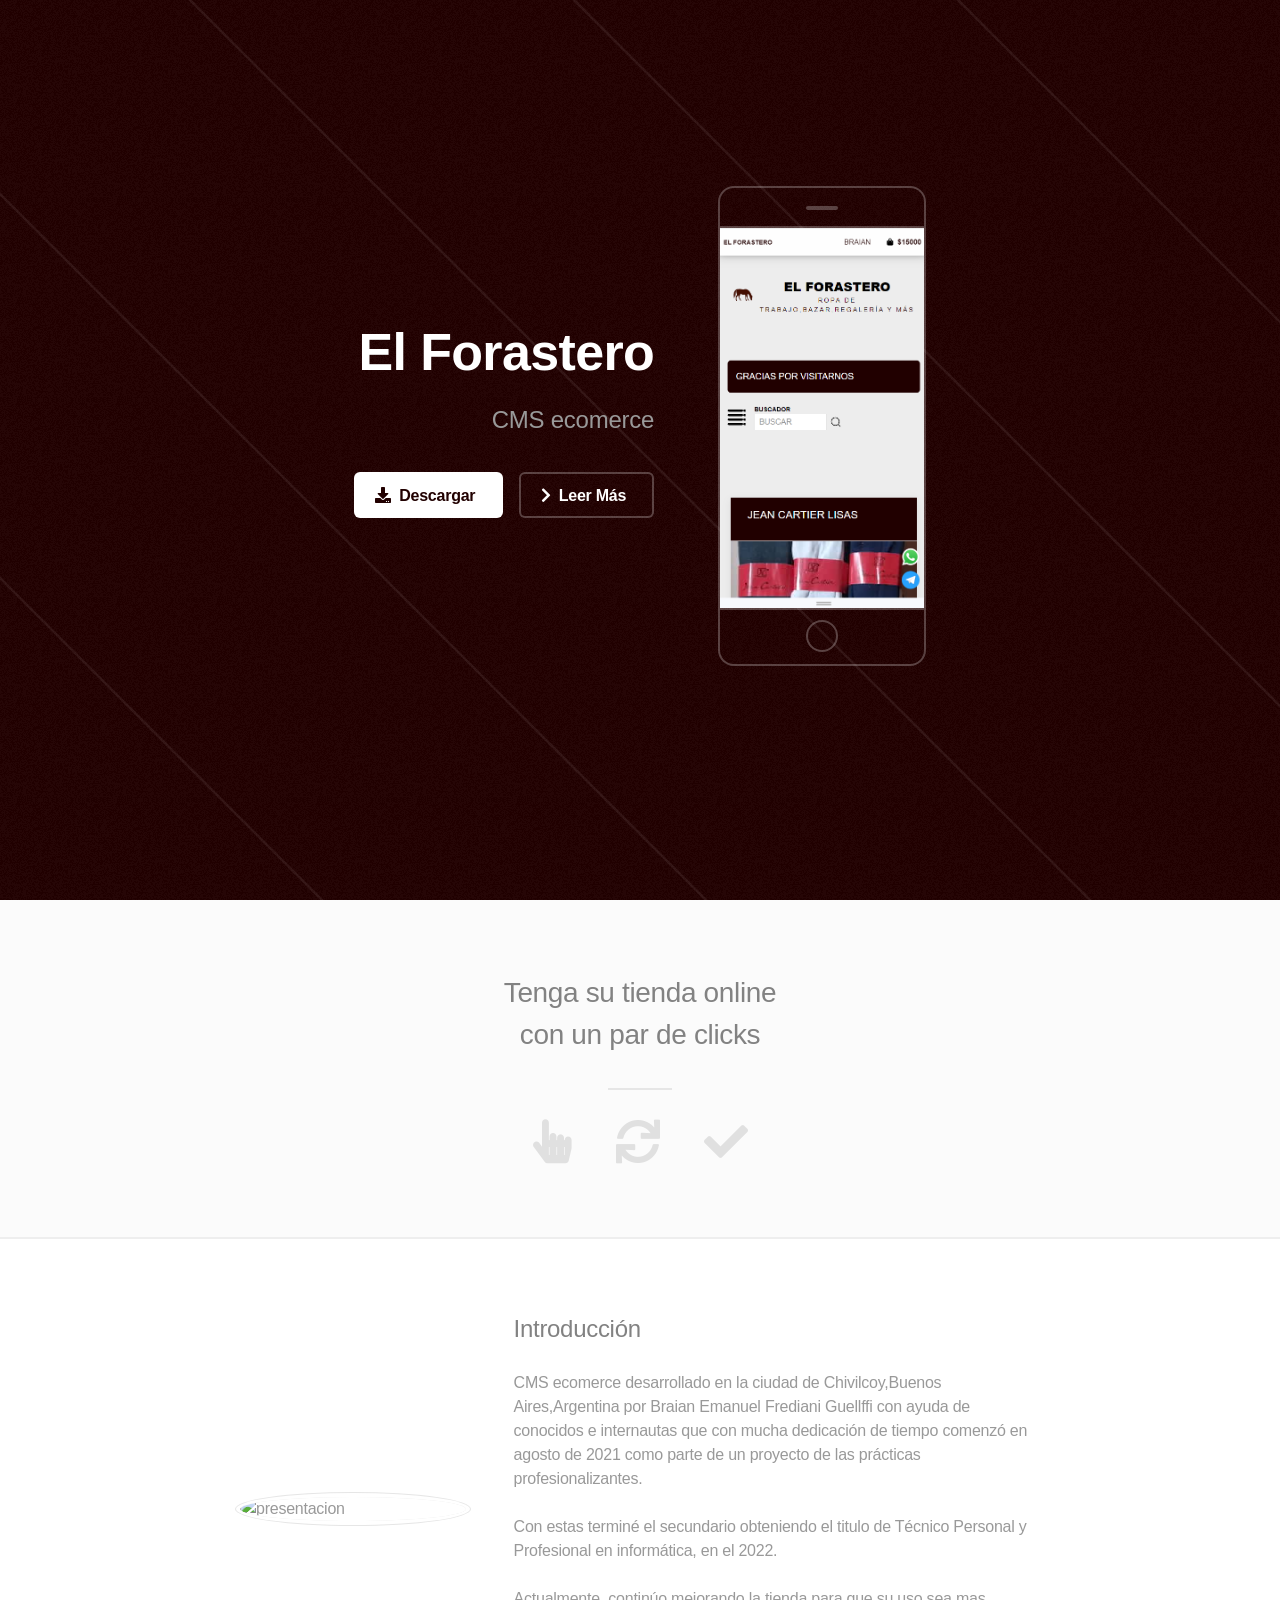
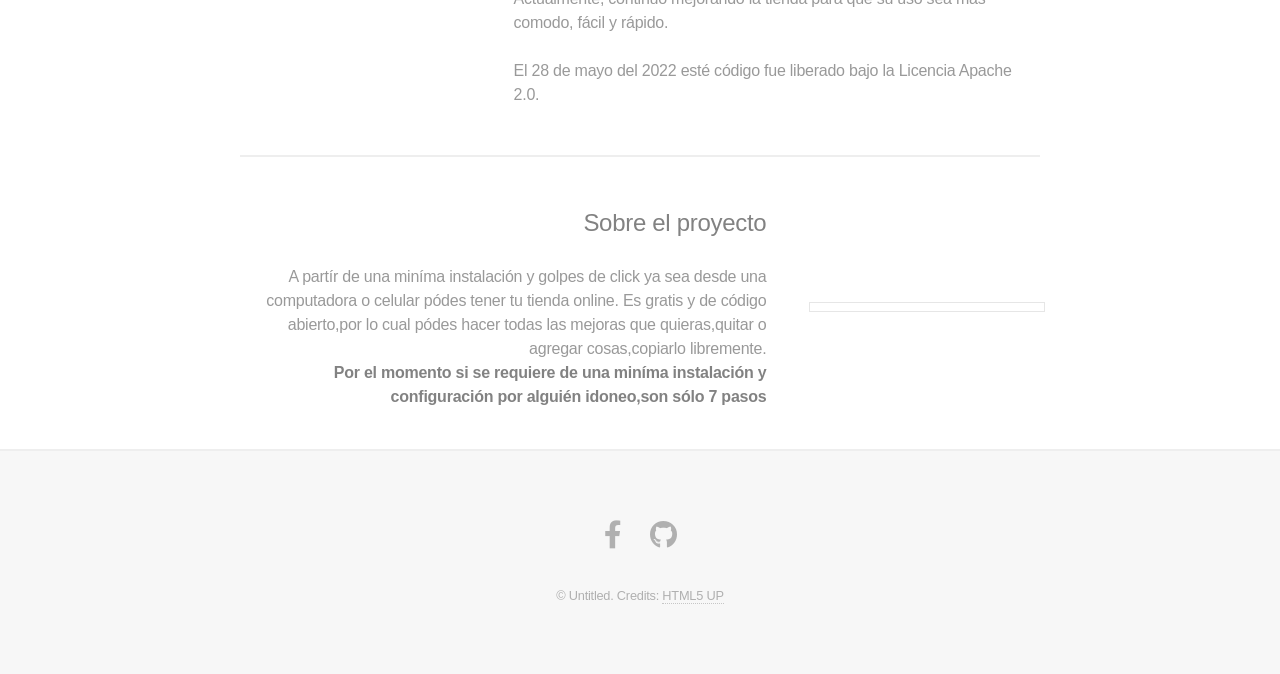
==== index.html @ 2918f0d1 "Update index.html" ====
<!DOCTYPE HTML>
<!--
	Fractal by HTML5 UP
	html5up.net | @ajlkn
	Free for personal and commercial use under the CCA 3.0 license (html5up.net/license)
-->
<html>
	<head>
		<title>El Forastero-CMS ecomerce</title>
		<meta charset="utf-8" />
		<meta name="viewport" content="width=device-width, initial-scale=1, user-scalable=no" />
		<link rel="stylesheet" href="assets/css/main.css" />
		<meta property="og:title" content="CMS ecomerce - EL Forastero">
		<link rel="icon" href="https://raw.githubusercontent.com/BraianFG/ElForastero/main/Imagenes-Publicitarias/logo.ico" type="image/x-icon">
		<meta property="og:image:secure_url" content="https://github.com/BraianFG/ElForastero/blob/main/Imagenes-Publicitarias/portada.png?raw=true" />
		<meta property="og:image:type" content="image/png" />
		<meta property="og:image:width" content="400" />
		<meta property="og:image:height" content="300" />
		<noscript><link rel="stylesheet" href="assets/css/noscript.css" /></noscript>
	</head>
	<body class="is-preload">

		<!-- Header -->
			<header id="header">
				<div class="content">
					<h1><a href="#">El Forastero</a></h1>
					<p>CMS ecomerce</p>
					<ul class="actions">
						<li><a href="https://codeload.github.com/BraianFG/ElForastero/zip/refs/heads/main" class="button primary icon solid fa-download">Descargar</a></li>
						<li><a href="https://github.com/BraianFG/ElForastero/blob/main/README.md" class="button icon solid fa-chevron-right scrolly">Leer Más</a></li>
					</ul>
				</div>
				<div class="image phone"><div class="inner"><img src="images/celular.png" alt="" /></div></div>
			</header>

		<!-- One -->
			<section id="one" class="wrapper style2 special">
				<header class="major">
					<h2>Tenga su tienda online<br />
					con un par de clicks</h2>
				</header>
				<ul class="icons major">
					<li><span class="icon solid fa-hand-pointer"><span class="label">Click</span></span></li>
					<li><span class="icon solid fa-sync"><span class="label">Process</span></span></li>
					<li><span class="icon solid fa-check"><span class="label">Check</span></span></li>
				</ul>
			</section>

		<!-- Two -->
			<section id="two" class="wrapper">
				<div class="inner alt">
					<section class="spotlight">
						<div class="image"><img src="braian.jpeg" alt="presentacion" /></div>
						<div class="content">
							<h3>Introducción</h3>
							<p>CMS ecomerce desarrollado en la ciudad de Chivilcoy,Buenos Aires,Argentina por Braian Emanuel Frediani Guellffi con ayuda de conocidos e internautas que con mucha dedicación de tiempo
								 comenzó en agosto de 2021 como parte de un proyecto de las prácticas profesionalizantes. <br> <br> Con estas terminé el secundario obteniendo el titulo de Técnico Personal y Profesional en informática, en el 2022. 
								<br><br>Actualmente, continúo mejorando la tienda para que su uso sea mas comodo, fácil y rápido. <br><br>El 28 de mayo del 2022 esté código fue liberado bajo la Licencia Apache 2.0.</p>
						</div>
					</section>
					<section class="spotlight">
						<div class="image"><img src="https://github.com/BraianFG/ElForastero/blob/main/Imagenes-Publicitarias/portada.png?raw=true" alt="" /></div>
						<div class="content">
							<h3>Sobre el proyecto</h3>
							<p>A partír de una miníma instalación y golpes de click ya sea desde una computadora o celular pódes tener tu tienda online.
								Es gratis y de código abierto,por lo cual pódes hacer todas las mejoras que quieras,quitar o agregar cosas,copiarlo libremente.<br>
							<b>Por el momento si se requiere de una miníma instalación y configuración por alguién idoneo,son sólo 7 pasos</b>
						    </p>
						</div>
					</section>
					
				</div>
			</section>


		<!-- Footer -->
			<footer id="footer">
				<ul class="icons">
					<li><a href="https://www.facebook.com/profile.php?id=100039770924026" class="icon brands fa-facebook-f"><span class="label">Facebook</span></a></li>
					<li><a href="https://github.com/BraianFG/ElForastero" class="icon brands fa-github"><span class="label">Github</span></a></li>
				</ul>
				<p class="copyright">&copy; Untitled. Credits: <a href="http://html5up.net">HTML5 UP</a></p>
			</footer>

		<!-- Scripts -->
			<script src="assets/js/jquery.min.js"></script>
			<script src="assets/js/jquery.scrolly.min.js"></script>
			<script src="assets/js/browser.min.js"></script>
			<script src="assets/js/breakpoints.min.js"></script>
			<script src="assets/js/util.js"></script>
			<script src="assets/js/main.js"></script>

	</body>
</html>
---- assets/css/main.css ----
@import url(fontawesome-all.min.css);

/*
	Fractal by HTML5 UP
	html5up.net | @ajlkn
	Free for personal and commercial use under the CCA 3.0 license (html5up.net/license)
*/

html, body, div, span, applet, object,
iframe, h1, h2, h3, h4, h5, h6, p, blockquote,
pre, a, abbr, acronym, address, big, cite,
code, del, dfn, em, img, ins, kbd, q, s, samp,
small, strike, strong, sub, sup, tt, var, b,
u, i, center, dl, dt, dd, ol, ul, li, fieldset,
form, label, legend, table, caption, tbody,
tfoot, thead, tr, th, td, article, aside,
canvas, details, embed, figure, figcaption,
footer, header, hgroup, menu, nav, output, ruby,
section, summary, time, mark, audio, video {
	margin: 0;
	padding: 0;
	border: 0;
	font-size: 100%;
	font: inherit;
	vertical-align: baseline;}

article, aside, details, figcaption, figure,
footer, header, hgroup, menu, nav, section {
	display: block;}

body {
	line-height: 1;
}

ol, ul {
	list-style: none;
}

blockquote, q {
	quotes: none;
}

	blockquote:before, blockquote:after, q:before, q:after {
		content: '';
		content: none;
	}

table {
	border-collapse: collapse;
	border-spacing: 0;
}

body {
	-webkit-text-size-adjust: none;
}

mark {
	background-color: transparent;
	color: inherit;
}

input::-moz-focus-inner {
	border: 0;
	padding: 0;
}

input, select, textarea {
	-moz-appearance: none;
	-webkit-appearance: none;
	-ms-appearance: none;
	appearance: none;
}

/* Basic */

	@-ms-viewport {
		width: device-width;
	}

	body {
		-ms-overflow-style: scrollbar;
	}

	@media screen and (max-width: 360px) {

		html, body {
			min-width: 320px;
		}

	}

	html {
		box-sizing: border-box;
	}

	*, *:before, *:after {
		box-sizing: inherit;
	}

	body {
		background: #ffffff;
	}

		body.is-preload *, body.is-preload *:before, body.is-preload *:after {
			-moz-animation: none !important;
			-webkit-animation: none !important;
			-ms-animation: none !important;
			animation: none !important;
			-moz-transition: none !important;
			-webkit-transition: none !important;
			-ms-transition: none !important;
			transition: none !important;
		}

/* Type */

	body {
		color: #999999;
	}

	html, input, select, textarea {
		font-size: 16pt;
	}

		@media screen and (max-width: 1680px) {

			html, input, select, textarea {
				font-size: 13pt;
			}

		}

		@media screen and (max-width: 1280px) {

			html, input, select, textarea {
				font-size: 12pt;
			}

		}

		@media screen and (max-width: 360px) {

			html, input, select, textarea {
				font-size: 11pt;
			}

		}

	body, input, select, textarea {
		font-family: Arial, Helvetica, sans-serif;
		font-weight: normal;
		line-height: 1.5em;
		letter-spacing: -0.015em;
	}

	a {
		-moz-transition: color 0.2s ease-in-out, border-bottom-color 0.2s ease-in-out;
		-webkit-transition: color 0.2s ease-in-out, border-bottom-color 0.2s ease-in-out;
		-ms-transition: color 0.2s ease-in-out, border-bottom-color 0.2s ease-in-out;
		transition: color 0.2s ease-in-out, border-bottom-color 0.2s ease-in-out;
		text-decoration: none;
		border-bottom: dotted 1px;
	}

		a:hover {
			border-bottom-color: transparent !important;
		}

	strong, b {
		font-weight: bold;
	}

	em, i {
		font-style: italic;
	}

	p {
		margin: 0 0 2em 0;
	}

	h1, h2, h3, h4, h5, h6 {
		font-weight: normal;
		line-height: 1em;
		margin: 0 0 1em 0;
		letter-spacing: -0.0125em;
	}

		h1 a, h2 a, h3 a, h4 a, h5 a, h6 a {
			color: inherit;
			text-decoration: none;
			border-bottom: none;
		}

		@media screen and (max-width: 980px) {

			h1 br, h2 br, h3 br, h4 br, h5 br, h6 br {
				display: none;
			}

		}

	h2 {
		font-size: 1.75em;
		line-height: 1.5em;
	}

	h3 {
		font-size: 1.5em;
		line-height: 1.5em;
	}

	h4 {
		font-size: 1.1em;
		line-height: 1.5em;
	}

	h5 {
		font-size: 0.9em;
		line-height: 1.5em;
	}

	h6 {
		font-size: 0.7em;
		line-height: 1.5em;
	}

	@media screen and (max-width: 736px) {

		h2 {
			font-size: 1.25em;
		}

		h3 {
			font-size: 1.2em;
		}

		h4 {
			font-size: 1em;
		}

	}

	sub {
		font-size: 0.8em;
		position: relative;
		top: 0.5em;
	}

	sup {
		font-size: 0.8em;
		position: relative;
		top: -0.5em;
	}

	blockquote {
		border-left-style: solid;
		border-left-width: 4px;
		font-style: italic;
		margin: 0 0 2em 0;
		padding: 0.5em 0 0.5em 2em;
	}

	code {
		border-radius: 6px;
		border-style: solid;
		border-width: 1px;
		font-family: "Courier New", monospace;
		font-size: 0.9em;
		margin: 0 0.25em;
		padding: 0.25em 0.65em;
	}

	pre {
		-webkit-overflow-scrolling: touch;
		font-family: "Courier New", monospace;
		font-size: 0.9em;
		margin: 0 0 2em 0;
	}

		pre code {
			display: block;
			line-height: 1.75em;
			padding: 1em 1.5em;
			overflow-x: auto;
		}

	hr {
		border: 0;
		border-bottom-style: solid;
		border-bottom-width: 1px;
		margin: 2em 0;
	}

		hr.major {
			margin: 3em 0;
		}

	.align-left {
		text-align: left;
	}

	.align-center {
		text-align: center;
	}

	.align-right {
		text-align: right;
	}

	input, select, textarea {
		color: #999999;
	}

	a {
		color: inherit;
		border-bottom-color: #d6d6d6;
	}

		a:hover {
			color: #210000
		}

	strong, b {
		color: #828282;
	}

	h1, h2, h3, h4, h5, h6 {
		color: #828282;
	}

	blockquote {
		border-left-color: #e6e6e6;
	}

	code {
		background: rgba(144, 144, 144, 0.075);
		border-color: #e6e6e6;
	}

	hr {
		border-bottom-color: #e6e6e6;
	}

/* Row */

	.row {
		display: flex;
		flex-wrap: wrap;
		box-sizing: border-box;
		align-items: stretch;
	}

		.row > * {
			box-sizing: border-box;
		}

		.row.gtr-uniform > * > :last-child {
			margin-bottom: 0;
		}

		.row.aln-left {
			justify-content: flex-start;
		}

		.row.aln-center {
			justify-content: center;
		}

		.row.aln-right {
			justify-content: flex-end;
		}

		.row.aln-top {
			align-items: flex-start;
		}

		.row.aln-middle {
			align-items: center;
		}

		.row.aln-bottom {
			align-items: flex-end;
		}

		.row > .imp {
			order: -1;
		}

		.row > .col-1 {
			width: 8.33333%;
		}

		.row > .off-1 {
			margin-left: 8.33333%;
		}

		.row > .col-2 {
			width: 16.66667%;
		}

		.row > .off-2 {
			margin-left: 16.66667%;
		}

		.row > .col-3 {
			width: 25%;
		}

		.row > .off-3 {
			margin-left: 25%;
		}

		.row > .col-4 {
			width: 33.33333%;
		}

		.row > .off-4 {
			margin-left: 33.33333%;
		}

		.row > .col-5 {
			width: 41.66667%;
		}

		.row > .off-5 {
			margin-left: 41.66667%;
		}

		.row > .col-6 {
			width: 50%;
		}

		.row > .off-6 {
			margin-left: 50%;
		}

		.row > .col-7 {
			width: 58.33333%;
		}

		.row > .off-7 {
			margin-left: 58.33333%;
		}

		.row > .col-8 {
			width: 66.66667%;
		}

		.row > .off-8 {
			margin-left: 66.66667%;
		}

		.row > .col-9 {
			width: 75%;
		}

		.row > .off-9 {
			margin-left: 75%;
		}

		.row > .col-10 {
			width: 83.33333%;
		}

		.row > .off-10 {
			margin-left: 83.33333%;
		}

		.row > .col-11 {
			width: 91.66667%;
		}

		.row > .off-11 {
			margin-left: 91.66667%;
		}

		.row > .col-12 {
			width: 100%;
		}

		.row > .off-12 {
			margin-left: 100%;
		}

		.row.gtr-0 {
			margin-top: 0;
			margin-left: 0em;
		}

			.row.gtr-0 > * {
				padding: 0 0 0 0em;
			}

			.row.gtr-0.gtr-uniform {
				margin-top: 0em;
			}

				.row.gtr-0.gtr-uniform > * {
					padding-top: 0em;
				}

		.row.gtr-25 {
			margin-top: 0;
			margin-left: -0.375em;
		}

			.row.gtr-25 > * {
				padding: 0 0 0 0.375em;
			}

			.row.gtr-25.gtr-uniform {
				margin-top: -0.375em;
			}

				.row.gtr-25.gtr-uniform > * {
					padding-top: 0.375em;
				}

		.row.gtr-50 {
			margin-top: 0;
			margin-left: -0.75em;
		}

			.row.gtr-50 > * {
				padding: 0 0 0 0.75em;
			}

			.row.gtr-50.gtr-uniform {
				margin-top: -0.75em;
			}

				.row.gtr-50.gtr-uniform > * {
					padding-top: 0.75em;
				}

		.row {
			margin-top: 0;
			margin-left: -1.5em;
		}

			.row > * {
				padding: 0 0 0 1.5em;
			}

			.row.gtr-uniform {
				margin-top: -1.5em;
			}

				.row.gtr-uniform > * {
					padding-top: 1.5em;
				}

		.row.gtr-150 {
			margin-top: 0;
			margin-left: -2.25em;
		}

			.row.gtr-150 > * {
				padding: 0 0 0 2.25em;
			}

			.row.gtr-150.gtr-uniform {
				margin-top: -2.25em;
			}

				.row.gtr-150.gtr-uniform > * {
					padding-top: 2.25em;
				}

		.row.gtr-200 {
			margin-top: 0;
			margin-left: -3em;
		}

			.row.gtr-200 > * {
				padding: 0 0 0 3em;
			}

			.row.gtr-200.gtr-uniform {
				margin-top: -3em;
			}

				.row.gtr-200.gtr-uniform > * {
					padding-top: 3em;
				}

		@media screen and (max-width: 1680px) {

			.row {
				display: flex;
				flex-wrap: wrap;
				box-sizing: border-box;
				align-items: stretch;
			}

				.row > * {
					box-sizing: border-box;
				}

				.row.gtr-uniform > * > :last-child {
					margin-bottom: 0;
				}

				.row.aln-left {
					justify-content: flex-start;
				}

				.row.aln-center {
					justify-content: center;
				}

				.row.aln-right {
					justify-content: flex-end;
				}

				.row.aln-top {
					align-items: flex-start;
				}

				.row.aln-middle {
					align-items: center;
				}

				.row.aln-bottom {
					align-items: flex-end;
				}

				.row > .imp-xlarge {
					order: -1;
				}

				.row > .col-1-xlarge {
					width: 8.33333%;
				}

				.row > .off-1-xlarge {
					margin-left: 8.33333%;
				}

				.row > .col-2-xlarge {
					width: 16.66667%;
				}

				.row > .off-2-xlarge {
					margin-left: 16.66667%;
				}

				.row > .col-3-xlarge {
					width: 25%;
				}

				.row > .off-3-xlarge {
					margin-left: 25%;
				}

				.row > .col-4-xlarge {
					width: 33.33333%;
				}

				.row > .off-4-xlarge {
					margin-left: 33.33333%;
				}

				.row > .col-5-xlarge {
					width: 41.66667%;
				}

				.row > .off-5-xlarge {
					margin-left: 41.66667%;
				}

				.row > .col-6-xlarge {
					width: 50%;
				}

				.row > .off-6-xlarge {
					margin-left: 50%;
				}

				.row > .col-7-xlarge {
					width: 58.33333%;
				}

				.row > .off-7-xlarge {
					margin-left: 58.33333%;
				}

				.row > .col-8-xlarge {
					width: 66.66667%;
				}

				.row > .off-8-xlarge {
					margin-left: 66.66667%;
				}

				.row > .col-9-xlarge {
					width: 75%;
				}

				.row > .off-9-xlarge {
					margin-left: 75%;
				}

				.row > .col-10-xlarge {
					width: 83.33333%;
				}

				.row > .off-10-xlarge {
					margin-left: 83.33333%;
				}

				.row > .col-11-xlarge {
					width: 91.66667%;
				}

				.row > .off-11-xlarge {
					margin-left: 91.66667%;
				}

				.row > .col-12-xlarge {
					width: 100%;
				}

				.row > .off-12-xlarge {
					margin-left: 100%;
				}

				.row.gtr-0 {
					margin-top: 0;
					margin-left: 0em;
				}

					.row.gtr-0 > * {
						padding: 0 0 0 0em;
					}

					.row.gtr-0.gtr-uniform {
						margin-top: 0em;
					}

						.row.gtr-0.gtr-uniform > * {
							padding-top: 0em;
						}

				.row.gtr-25 {
					margin-top: 0;
					margin-left: -0.375em;
				}

					.row.gtr-25 > * {
						padding: 0 0 0 0.375em;
					}

					.row.gtr-25.gtr-uniform {
						margin-top: -0.375em;
					}

						.row.gtr-25.gtr-uniform > * {
							padding-top: 0.375em;
						}

				.row.gtr-50 {
					margin-top: 0;
					margin-left: -0.75em;
				}

					.row.gtr-50 > * {
						padding: 0 0 0 0.75em;
					}

					.row.gtr-50.gtr-uniform {
						margin-top: -0.75em;
					}

						.row.gtr-50.gtr-uniform > * {
							padding-top: 0.75em;
						}

				.row {
					margin-top: 0;
					margin-left: -1.5em;
				}

					.row > * {
						padding: 0 0 0 1.5em;
					}

					.row.gtr-uniform {
						margin-top: -1.5em;
					}

						.row.gtr-uniform > * {
							padding-top: 1.5em;
						}

				.row.gtr-150 {
					margin-top: 0;
					margin-left: -2.25em;
				}

					.row.gtr-150 > * {
						padding: 0 0 0 2.25em;
					}

					.row.gtr-150.gtr-uniform {
						margin-top: -2.25em;
					}

						.row.gtr-150.gtr-uniform > * {
							padding-top: 2.25em;
						}

				.row.gtr-200 {
					margin-top: 0;
					margin-left: -3em;
				}

					.row.gtr-200 > * {
						padding: 0 0 0 3em;
					}

					.row.gtr-200.gtr-uniform {
						margin-top: -3em;
					}

						.row.gtr-200.gtr-uniform > * {
							padding-top: 3em;
						}

		}

		@media screen and (max-width: 1280px) {

			.row {
				display: flex;
				flex-wrap: wrap;
				box-sizing: border-box;
				align-items: stretch;
			}

				.row > * {
					box-sizing: border-box;
				}

				.row.gtr-uniform > * > :last-child {
					margin-bottom: 0;
				}

				.row.aln-left {
					justify-content: flex-start;
				}

				.row.aln-center {
					justify-content: center;
				}

				.row.aln-right {
					justify-content: flex-end;
				}

				.row.aln-top {
					align-items: flex-start;
				}

				.row.aln-middle {
					align-items: center;
				}

				.row.aln-bottom {
					align-items: flex-end;
				}

				.row > .imp-large {
					order: -1;
				}

				.row > .col-1-large {
					width: 8.33333%;
				}

				.row > .off-1-large {
					margin-left: 8.33333%;
				}

				.row > .col-2-large {
					width: 16.66667%;
				}

				.row > .off-2-large {
					margin-left: 16.66667%;
				}

				.row > .col-3-large {
					width: 25%;
				}

				.row > .off-3-large {
					margin-left: 25%;
				}

				.row > .col-4-large {
					width: 33.33333%;
				}

				.row > .off-4-large {
					margin-left: 33.33333%;
				}

				.row > .col-5-large {
					width: 41.66667%;
				}

				.row > .off-5-large {
					margin-left: 41.66667%;
				}

				.row > .col-6-large {
					width: 50%;
				}

				.row > .off-6-large {
					margin-left: 50%;
				}

				.row > .col-7-large {
					width: 58.33333%;
				}

				.row > .off-7-large {
					margin-left: 58.33333%;
				}

				.row > .col-8-large {
					width: 66.66667%;
				}

				.row > .off-8-large {
					margin-left: 66.66667%;
				}

				.row > .col-9-large {
					width: 75%;
				}

				.row > .off-9-large {
					margin-left: 75%;
				}

				.row > .col-10-large {
					width: 83.33333%;
				}

				.row > .off-10-large {
					margin-left: 83.33333%;
				}

				.row > .col-11-large {
					width: 91.66667%;
				}

				.row > .off-11-large {
					margin-left: 91.66667%;
				}

				.row > .col-12-large {
					width: 100%;
				}

				.row > .off-12-large {
					margin-left: 100%;
				}

				.row.gtr-0 {
					margin-top: 0;
					margin-left: 0em;
				}

					.row.gtr-0 > * {
						padding: 0 0 0 0em;
					}

					.row.gtr-0.gtr-uniform {
						margin-top: 0em;
					}

						.row.gtr-0.gtr-uniform > * {
							padding-top: 0em;
						}

				.row.gtr-25 {
					margin-top: 0;
					margin-left: -0.375em;
				}

					.row.gtr-25 > * {
						padding: 0 0 0 0.375em;
					}

					.row.gtr-25.gtr-uniform {
						margin-top: -0.375em;
					}

						.row.gtr-25.gtr-uniform > * {
							padding-top: 0.375em;
						}

				.row.gtr-50 {
					margin-top: 0;
					margin-left: -0.75em;
				}

					.row.gtr-50 > * {
						padding: 0 0 0 0.75em;
					}

					.row.gtr-50.gtr-uniform {
						margin-top: -0.75em;
					}

						.row.gtr-50.gtr-uniform > * {
							padding-top: 0.75em;
						}

				.row {
					margin-top: 0;
					margin-left: -1.5em;
				}

					.row > * {
						padding: 0 0 0 1.5em;
					}

					.row.gtr-uniform {
						margin-top: -1.5em;
					}

						.row.gtr-uniform > * {
							padding-top: 1.5em;
						}

				.row.gtr-150 {
					margin-top: 0;
					margin-left: -2.25em;
				}

					.row.gtr-150 > * {
						padding: 0 0 0 2.25em;
					}

					.row.gtr-150.gtr-uniform {
						margin-top: -2.25em;
					}

						.row.gtr-150.gtr-uniform > * {
							padding-top: 2.25em;
						}

				.row.gtr-200 {
					margin-top: 0;
					margin-left: -3em;
				}

					.row.gtr-200 > * {
						padding: 0 0 0 3em;
					}

					.row.gtr-200.gtr-uniform {
						margin-top: -3em;
					}

						.row.gtr-200.gtr-uniform > * {
							padding-top: 3em;
						}

		}

		@media screen and (max-width: 980px) {

			.row {
				display: flex;
				flex-wrap: wrap;
				box-sizing: border-box;
				align-items: stretch;
			}

				.row > * {
					box-sizing: border-box;
				}

				.row.gtr-uniform > * > :last-child {
					margin-bottom: 0;
				}

				.row.aln-left {
					justify-content: flex-start;
				}

				.row.aln-center {
					justify-content: center;
				}

				.row.aln-right {
					justify-content: flex-end;
				}

				.row.aln-top {
					align-items: flex-start;
				}

				.row.aln-middle {
					align-items: center;
				}

				.row.aln-bottom {
					align-items: flex-end;
				}

				.row > .imp-medium {
					order: -1;
				}

				.row > .col-1-medium {
					width: 8.33333%;
				}

				.row > .off-1-medium {
					margin-left: 8.33333%;
				}

				.row > .col-2-medium {
					width: 16.66667%;
				}

				.row > .off-2-medium {
					margin-left: 16.66667%;
				}

				.row > .col-3-medium {
					width: 25%;
				}

				.row > .off-3-medium {
					margin-left: 25%;
				}

				.row > .col-4-medium {
					width: 33.33333%;
				}

				.row > .off-4-medium {
					margin-left: 33.33333%;
				}

				.row > .col-5-medium {
					width: 41.66667%;
				}

				.row > .off-5-medium {
					margin-left: 41.66667%;
				}

				.row > .col-6-medium {
					width: 50%;
				}

				.row > .off-6-medium {
					margin-left: 50%;
				}

				.row > .col-7-medium {
					width: 58.33333%;
				}

				.row > .off-7-medium {
					margin-left: 58.33333%;
				}

				.row > .col-8-medium {
					width: 66.66667%;
				}

				.row > .off-8-medium {
					margin-left: 66.66667%;
				}

				.row > .col-9-medium {
					width: 75%;
				}

				.row > .off-9-medium {
					margin-left: 75%;
				}

				.row > .col-10-medium {
					width: 83.33333%;
				}

				.row > .off-10-medium {
					margin-left: 83.33333%;
				}

				.row > .col-11-medium {
					width: 91.66667%;
				}

				.row > .off-11-medium {
					margin-left: 91.66667%;
				}

				.row > .col-12-medium {
					width: 100%;
				}

				.row > .off-12-medium {
					margin-left: 100%;
				}

				.row.gtr-0 {
					margin-top: 0;
					margin-left: 0em;
				}

					.row.gtr-0 > * {
						padding: 0 0 0 0em;
					}

					.row.gtr-0.gtr-uniform {
						margin-top: 0em;
					}

						.row.gtr-0.gtr-uniform > * {
							padding-top: 0em;
						}

				.row.gtr-25 {
					margin-top: 0;
					margin-left: -0.375em;
				}

					.row.gtr-25 > * {
						padding: 0 0 0 0.375em;
					}

					.row.gtr-25.gtr-uniform {
						margin-top: -0.375em;
					}

						.row.gtr-25.gtr-uniform > * {
							padding-top: 0.375em;
						}

				.row.gtr-50 {
					margin-top: 0;
					margin-left: -0.75em;
				}

					.row.gtr-50 > * {
						padding: 0 0 0 0.75em;
					}

					.row.gtr-50.gtr-uniform {
						margin-top: -0.75em;
					}

						.row.gtr-50.gtr-uniform > * {
							padding-top: 0.75em;
						}

				.row {
					margin-top: 0;
					margin-left: -1.5em;
				}

					.row > * {
						padding: 0 0 0 1.5em;
					}

					.row.gtr-uniform {
						margin-top: -1.5em;
					}

						.row.gtr-uniform > * {
							padding-top: 1.5em;
						}

				.row.gtr-150 {
					margin-top: 0;
					margin-left: -2.25em;
				}

					.row.gtr-150 > * {
						padding: 0 0 0 2.25em;
					}

					.row.gtr-150.gtr-uniform {
						margin-top: -2.25em;
					}

						.row.gtr-150.gtr-uniform > * {
							padding-top: 2.25em;
						}

				.row.gtr-200 {
					margin-top: 0;
					margin-left: -3em;
				}

					.row.gtr-200 > * {
						padding: 0 0 0 3em;
					}

					.row.gtr-200.gtr-uniform {
						margin-top: -3em;
					}

						.row.gtr-200.gtr-uniform > * {
							padding-top: 3em;
						}

		}

		@media screen and (max-width: 736px) {

			.row {
				display: flex;
				flex-wrap: wrap;
				box-sizing: border-box;
				align-items: stretch;
			}

				.row > * {
					box-sizing: border-box;
				}

				.row.gtr-uniform > * > :last-child {
					margin-bottom: 0;
				}

				.row.aln-left {
					justify-content: flex-start;
				}

				.row.aln-center {
					justify-content: center;
				}

				.row.aln-right {
					justify-content: flex-end;
				}

				.row.aln-top {
					align-items: flex-start;
				}

				.row.aln-middle {
					align-items: center;
				}

				.row.aln-bottom {
					align-items: flex-end;
				}

				.row > .imp-small {
					order: -1;
				}

				.row > .col-1-small {
					width: 8.33333%;
				}

				.row > .off-1-small {
					margin-left: 8.33333%;
				}

				.row > .col-2-small {
					width: 16.66667%;
				}

				.row > .off-2-small {
					margin-left: 16.66667%;
				}

				.row > .col-3-small {
					width: 25%;
				}

				.row > .off-3-small {
					margin-left: 25%;
				}

				.row > .col-4-small {
					width: 33.33333%;
				}

				.row > .off-4-small {
					margin-left: 33.33333%;
				}

				.row > .col-5-small {
					width: 41.66667%;
				}

				.row > .off-5-small {
					margin-left: 41.66667%;
				}

				.row > .col-6-small {
					width: 50%;
				}

				.row > .off-6-small {
					margin-left: 50%;
				}

				.row > .col-7-small {
					width: 58.33333%;
				}

				.row > .off-7-small {
					margin-left: 58.33333%;
				}

				.row > .col-8-small {
					width: 66.66667%;
				}

				.row > .off-8-small {
					margin-left: 66.66667%;
				}

				.row > .col-9-small {
					width: 75%;
				}

				.row > .off-9-small {
					margin-left: 75%;
				}

				.row > .col-10-small {
					width: 83.33333%;
				}

				.row > .off-10-small {
					margin-left: 83.33333%;
				}

				.row > .col-11-small {
					width: 91.66667%;
				}

				.row > .off-11-small {
					margin-left: 91.66667%;
				}

				.row > .col-12-small {
					width: 100%;
				}

				.row > .off-12-small {
					margin-left: 100%;
				}

				.row.gtr-0 {
					margin-top: 0;
					margin-left: 0em;
				}

					.row.gtr-0 > * {
						padding: 0 0 0 0em;
					}

					.row.gtr-0.gtr-uniform {
						margin-top: 0em;
					}

						.row.gtr-0.gtr-uniform > * {
							padding-top: 0em;
						}

				.row.gtr-25 {
					margin-top: 0;
					margin-left: -0.375em;
				}

					.row.gtr-25 > * {
						padding: 0 0 0 0.375em;
					}

					.row.gtr-25.gtr-uniform {
						margin-top: -0.375em;
					}

						.row.gtr-25.gtr-uniform > * {
							padding-top: 0.375em;
						}

				.row.gtr-50 {
					margin-top: 0;
					margin-left: -0.75em;
				}

					.row.gtr-50 > * {
						padding: 0 0 0 0.75em;
					}

					.row.gtr-50.gtr-uniform {
						margin-top: -0.75em;
					}

						.row.gtr-50.gtr-uniform > * {
							padding-top: 0.75em;
						}

				.row {
					margin-top: 0;
					margin-left: -1.5em;
				}

					.row > * {
						padding: 0 0 0 1.5em;
					}

					.row.gtr-uniform {
						margin-top: -1.5em;
					}

						.row.gtr-uniform > * {
							padding-top: 1.5em;
						}

				.row.gtr-150 {
					margin-top: 0;
					margin-left: -2.25em;
				}

					.row.gtr-150 > * {
						padding: 0 0 0 2.25em;
					}

					.row.gtr-150.gtr-uniform {
						margin-top: -2.25em;
					}

						.row.gtr-150.gtr-uniform > * {
							padding-top: 2.25em;
						}

				.row.gtr-200 {
					margin-top: 0;
					margin-left: -3em;
				}

					.row.gtr-200 > * {
						padding: 0 0 0 3em;
					}

					.row.gtr-200.gtr-uniform {
						margin-top: -3em;
					}

						.row.gtr-200.gtr-uniform > * {
							padding-top: 3em;
						}

		}

		@media screen and (max-width: 480px) {

			.row {
				display: flex;
				flex-wrap: wrap;
				box-sizing: border-box;
				align-items: stretch;
			}

				.row > * {
					box-sizing: border-box;
				}

				.row.gtr-uniform > * > :last-child {
					margin-bottom: 0;
				}

				.row.aln-left {
					justify-content: flex-start;
				}

				.row.aln-center {
					justify-content: center;
				}

				.row.aln-right {
					justify-content: flex-end;
				}

				.row.aln-top {
					align-items: flex-start;
				}

				.row.aln-middle {
					align-items: center;
				}

				.row.aln-bottom {
					align-items: flex-end;
				}

				.row > .imp-xsmall {
					order: -1;
				}

				.row > .col-1-xsmall {
					width: 8.33333%;
				}

				.row > .off-1-xsmall {
					margin-left: 8.33333%;
				}

				.row > .col-2-xsmall {
					width: 16.66667%;
				}

				.row > .off-2-xsmall {
					margin-left: 16.66667%;
				}

				.row > .col-3-xsmall {
					width: 25%;
				}

				.row > .off-3-xsmall {
					margin-left: 25%;
				}

				.row > .col-4-xsmall {
					width: 33.33333%;
				}

				.row > .off-4-xsmall {
					margin-left: 33.33333%;
				}

				.row > .col-5-xsmall {
					width: 41.66667%;
				}

				.row > .off-5-xsmall {
					margin-left: 41.66667%;
				}

				.row > .col-6-xsmall {
					width: 50%;
				}

				.row > .off-6-xsmall {
					margin-left: 50%;
				}

				.row > .col-7-xsmall {
					width: 58.33333%;
				}

				.row > .off-7-xsmall {
					margin-left: 58.33333%;
				}

				.row > .col-8-xsmall {
					width: 66.66667%;
				}

				.row > .off-8-xsmall {
					margin-left: 66.66667%;
				}

				.row > .col-9-xsmall {
					width: 75%;
				}

				.row > .off-9-xsmall {
					margin-left: 75%;
				}

				.row > .col-10-xsmall {
					width: 83.33333%;
				}

				.row > .off-10-xsmall {
					margin-left: 83.33333%;
				}

				.row > .col-11-xsmall {
					width: 91.66667%;
				}

				.row > .off-11-xsmall {
					margin-left: 91.66667%;
				}

				.row > .col-12-xsmall {
					width: 100%;
				}

				.row > .off-12-xsmall {
					margin-left: 100%;
				}

				.row.gtr-0 {
					margin-top: 0;
					margin-left: 0em;
				}

					.row.gtr-0 > * {
						padding: 0 0 0 0em;
					}

					.row.gtr-0.gtr-uniform {
						margin-top: 0em;
					}

						.row.gtr-0.gtr-uniform > * {
							padding-top: 0em;
						}

				.row.gtr-25 {
					margin-top: 0;
					margin-left: -0.375em;
				}

					.row.gtr-25 > * {
						padding: 0 0 0 0.375em;
					}

					.row.gtr-25.gtr-uniform {
						margin-top: -0.375em;
					}

						.row.gtr-25.gtr-uniform > * {
							padding-top: 0.375em;
						}

				.row.gtr-50 {
					margin-top: 0;
					margin-left: -0.75em;
				}

					.row.gtr-50 > * {
						padding: 0 0 0 0.75em;
					}

					.row.gtr-50.gtr-uniform {
						margin-top: -0.75em;
					}

						.row.gtr-50.gtr-uniform > * {
							padding-top: 0.75em;
						}

				.row {
					margin-top: 0;
					margin-left: -1.5em;
				}

					.row > * {
						padding: 0 0 0 1.5em;
					}

					.row.gtr-uniform {
						margin-top: -1.5em;
					}

						.row.gtr-uniform > * {
							padding-top: 1.5em;
						}

				.row.gtr-150 {
					margin-top: 0;
					margin-left: -2.25em;
				}

					.row.gtr-150 > * {
						padding: 0 0 0 2.25em;
					}

					.row.gtr-150.gtr-uniform {
						margin-top: -2.25em;
					}

						.row.gtr-150.gtr-uniform > * {
							padding-top: 2.25em;
						}

				.row.gtr-200 {
					margin-top: 0;
					margin-left: -3em;
				}

					.row.gtr-200 > * {
						padding: 0 0 0 3em;
					}

					.row.gtr-200.gtr-uniform {
						margin-top: -3em;
					}

						.row.gtr-200.gtr-uniform > * {
							padding-top: 3em;
						}

		}

/* Box */

	.box {
		border-radius: 6px;
		border: solid 1px #e6e6e6;
		margin-bottom: 2em;
		padding: 1.5em;
	}

		.box > :last-child,
		.box > :last-child > :last-child,
		.box > :last-child > :last-child > :last-child {
			margin-bottom: 0;
		}

		.box.alt {
			border: 0;
			border-radius: 0;
			padding: 0;
		}

/* Button */

	input[type="submit"],
	input[type="reset"],
	input[type="button"],
	button,
	.button {
		-moz-appearance: none;
		-webkit-appearance: none;
		-ms-appearance: none;
		appearance: none;
		-moz-transition: background-color 0.2s ease-in-out, color 0.2s ease-in-out;
		-webkit-transition: background-color 0.2s ease-in-out, color 0.2s ease-in-out;
		-ms-transition: background-color 0.2s ease-in-out, color 0.2s ease-in-out;
		transition: background-color 0.2s ease-in-out, color 0.2s ease-in-out;
		border-radius: 6px;
		border: 0;
		cursor: pointer;
		display: inline-block;
		font-weight: bold;
		height: 2.85em;
		line-height: 2.95em;
		padding: 0 1.75em;
		text-align: center;
		text-decoration: none;
		white-space: nowrap;
	}

		input[type="submit"].icon,
		input[type="reset"].icon,
		input[type="button"].icon,
		button.icon,
		.button.icon {
			padding-left: 1.35em;
		}

			input[type="submit"].icon:before,
			input[type="reset"].icon:before,
			input[type="button"].icon:before,
			button.icon:before,
			.button.icon:before {
				margin-right: 0.5em;
			}

		input[type="submit"].fit,
		input[type="reset"].fit,
		input[type="button"].fit,
		button.fit,
		.button.fit {
			width: 100%;
		}

		input[type="submit"].small,
		input[type="reset"].small,
		input[type="button"].small,
		button.small,
		.button.small {
			font-size: 0.8em;
		}

		input[type="submit"].large,
		input[type="reset"].large,
		input[type="button"].large,
		button.large,
		.button.large {
			font-size: 1.35em;
		}

		input[type="submit"].disabled, input[type="submit"]:disabled,
		input[type="reset"].disabled,
		input[type="reset"]:disabled,
		input[type="button"].disabled,
		input[type="button"]:disabled,
		button.disabled,
		button:disabled,
		.button.disabled,
		.button:disabled {
			pointer-events: none;
			cursor: default;
			opacity: 0.25;
		}

		@media screen and (max-width: 480px) {

			input[type="submit"].icon,
			input[type="reset"].icon,
			input[type="button"].icon,
			button.icon,
			.button.icon {
				padding: 0;
			}

		}

	@media screen and (max-width: 480px) and (orientation: portrait) {

		input[type="submit"],
		input[type="reset"],
		input[type="button"],
		button,
		.button {
			padding: 0;
		}

	}

	input[type="submit"],
	input[type="reset"],
	input[type="button"],
	button,
	.button {
		background-color: transparent;
		color: #828282 !important;
		box-shadow: inset 0 0 0 2px #e6e6e6;
	}

		input[type="submit"]:hover,
		input[type="reset"]:hover,
		input[type="button"]:hover,
		button:hover,
		.button:hover {
			background-color: rgba(144, 144, 144, 0.075);
		}

		input[type="submit"]:active,
		input[type="reset"]:active,
		input[type="button"]:active,
		button:active,
		.button:active {
			background-color: rgba(144, 144, 144, 0.15);
		}

		input[type="submit"].primary,
		input[type="reset"].primary,
		input[type="button"].primary,
		button.primary,
		.button.primary {
			box-shadow: none;
			background-color: #4696e5;
			color: #ffffff !important;
		}

			input[type="submit"].primary:hover,
			input[type="reset"].primary:hover,
			input[type="button"].primary:hover,
			button.primary:hover,
			.button.primary:hover {
				background-color: #5ca3e8;
			}

			input[type="submit"].primary:active,
			input[type="reset"].primary:active,
			input[type="button"].primary:active,
			button.primary:active,
			.button.primary:active {
				background-color: #3089e2;
			}

/* Form */

	form {
		margin: 0 0 2em 0;
	}

	label {
		display: block;
		font-size: 0.9em;
		font-weight: bold;
		margin: 0 0 1em 0;
	}

	input[type="text"],
	input[type="password"],
	input[type="email"],
	select,
	textarea {
		-moz-appearance: none;
		-webkit-appearance: none;
		-ms-appearance: none;
		appearance: none;
		border-radius: 6px;
		border: none;
		border-style: solid;
		border-width: 1px;
		color: inherit;
		display: block;
		outline: 0;
		padding: 0 1em;
		text-decoration: none;
		width: 100%;
	}

		input[type="text"]:invalid,
		input[type="password"]:invalid,
		input[type="email"]:invalid,
		select:invalid,
		textarea:invalid {
			box-shadow: none;
		}

	select {
		background-image: url("data:image/svg+xml;charset=utf8,%3Csvg xmlns='http://www.w3.org/2000/svg' width='40' height='40' preserveAspectRatio='none' viewBox='0 0 40 40'%3E%3Cpath d='M9.4,12.3l10.4,10.4l10.4-10.4c0.2-0.2,0.5-0.4,0.9-0.4c0.3,0,0.6,0.1,0.9,0.4l3.3,3.3c0.2,0.2,0.4,0.5,0.4,0.9 c0,0.4-0.1,0.6-0.4,0.9L20.7,31.9c-0.2,0.2-0.5,0.4-0.9,0.4c-0.3,0-0.6-0.1-0.9-0.4L4.3,17.3c-0.2-0.2-0.4-0.5-0.4-0.9 c0-0.4,0.1-0.6,0.4-0.9l3.3-3.3c0.2-0.2,0.5-0.4,0.9-0.4S9.1,12.1,9.4,12.3z' fill='%23e6e6e6' /%3E%3C/svg%3E");
		background-size: 1.25rem;
		background-repeat: no-repeat;
		background-position: calc(100% - 1rem) center;
		height: 2.75em;
		padding-right: 2.75em;
		text-overflow: ellipsis;
	}

		select option {
			color: #828282;
			background: #ffffff;
		}

		select:focus::-ms-value {
			background-color: transparent;
		}

		select::-ms-expand {
			display: none;
		}

	input[type="text"],
	input[type="password"],
	input[type="email"],
	select {
		height: 2.75em;
	}

	textarea {
		padding: 0.75em 1em;
	}

	input[type="checkbox"],
	input[type="radio"] {
		-moz-appearance: none;
		-webkit-appearance: none;
		-ms-appearance: none;
		appearance: none;
		display: block;
		float: left;
		margin-right: -2em;
		opacity: 0;
		width: 1em;
		z-index: -1;
	}

		input[type="checkbox"] + label,
		input[type="radio"] + label {
			text-decoration: none;
			cursor: pointer;
			display: inline-block;
			font-size: 1em;
			font-weight: normal;
			padding-left: 2.4em;
			padding-right: 0.75em;
			position: relative;
		}

			input[type="checkbox"] + label:before,
			input[type="radio"] + label:before {
				-moz-osx-font-smoothing: grayscale;
				-webkit-font-smoothing: antialiased;
				display: inline-block;
				font-style: normal;
				font-variant: normal;
				text-rendering: auto;
				line-height: 1;
				text-transform: none !important;
				font-family: 'Font Awesome 5 Free';
				font-weight: 900;
			}

			input[type="checkbox"] + label:before,
			input[type="radio"] + label:before {
				border-radius: 6px;
				border-style: solid;
				border-width: 1px;
				content: '';
				display: inline-block;
				font-size: 0.8em;
				height: 2.0625em;
				left: 0;
				line-height: 2.0625em;
				position: absolute;
				text-align: center;
				top: 0;
				width: 2.0625em;
			}

		input[type="checkbox"]:checked + label:before,
		input[type="radio"]:checked + label:before {
			content: '\f00c';
		}

	input[type="checkbox"] + label:before {
		border-radius: 6px;
	}

	input[type="radio"] + label:before {
		border-radius: 100%;
	}

	::-webkit-input-placeholder {
		opacity: 1.0;
	}

	:-moz-placeholder {
		opacity: 1.0;
	}

	::-moz-placeholder {
		opacity: 1.0;
	}

	:-ms-input-placeholder {
		opacity: 1.0;
	}

	.formerize-placeholder {
		opacity: 1.0;
	}

	label {
		color: #828282;
	}

	input[type="text"],
	input[type="password"],
	input[type="email"],
	select,
	textarea {
		color: inherit;
		background-color: rgba(144, 144, 144, 0.075);
		border-color: #e6e6e6;
	}

		input[type="text"]:focus,
		input[type="password"]:focus,
		input[type="email"]:focus,
		select:focus,
		textarea:focus {
			border-color: #4696e5;
			box-shadow: 0 0 0 1px #4696e5;
		}

	.select-wrapper:before {
		color: #e6e6e6;
	}

	input[type="checkbox"] + label,
	input[type="radio"] + label {
		color: #999999;
	}

		input[type="checkbox"] + label:before,
		input[type="radio"] + label:before {
			background-color: rgba(144, 144, 144, 0.075);
			border-color: #e6e6e6;
		}

	input[type="checkbox"]:checked + label:before,
	input[type="radio"]:checked + label:before {
		background-color: #4696e5;
		border-color: #4696e5;
		color: #ffffff;
	}

	input[type="checkbox"]:focus + label:before,
	input[type="radio"]:focus + label:before {
		border-color: #4696e5;
		box-shadow: 0 0 0 1px #4696e5;
	}

	::-webkit-input-placeholder {
		color: #e0e0e0 !important;
	}

	:-moz-placeholder {
		color: #e0e0e0 !important;
	}

	::-moz-placeholder {
		color: #e0e0e0 !important;
	}

	:-ms-input-placeholder {
		color: #e0e0e0 !important;
	}

	.formerize-placeholder {
		color: #e0e0e0 !important;
	}

/* Icon */

	.icon {
		text-decoration: none;
		border-bottom: none;
		position: relative;
	}

		.icon:before {
			-moz-osx-font-smoothing: grayscale;
			-webkit-font-smoothing: antialiased;
			display: inline-block;
			font-style: normal;
			font-variant: normal;
			text-rendering: auto;
			line-height: 1;
			text-transform: none !important;
			font-family: 'Font Awesome 5 Free';
			font-weight: 400;
		}

		.icon > .label {
			display: none;
		}

		.icon:before {
			line-height: inherit;
		}

		.icon.solid:before {
			font-weight: 900;
		}

		.icon.brands:before {
			font-family: 'Font Awesome 5 Brands';
		}

	.icon {
		color: #e0e0e0;
	}

/* Image */

	.image {
		border-radius: 6px;
		border: 0;
		display: inline-block;
		position: relative;
		overflow: hidden;
	}

		.image img {
			border-radius: 6px;
			display: block;
		}

		.image.left, .image.right {
			max-width: 40%;
		}

			.image.left img, .image.right img {
				width: 100%;
			}

		.image.left {
			float: left;
			margin: 0 1.5em 1em 0;
			top: 0.25em;
		}

		.image.right {
			float: right;
			margin: 0 0 1em 1.5em;
			top: 0.25em;
		}

		.image.fit {
			display: block;
			margin: 0 0 2em 0;
			width: 100%;
		}

			.image.fit img {
				width: 100%;
			}

		.image.main {
			display: block;
			margin: 0 0 3em 0;
			width: 100%;
		}

			.image.main img {
				width: 100%;
			}

		.image.phone {
			box-shadow: none;
			border-radius: 0;
			margin: 0 0 3em 0;
			width: 13em;
		}

			.image.phone img {
				border-radius: 0;
				display: block;
				position: relative;
				width: 100%;
			}

			.image.phone .inner, .image.phone:before, .image.phone:after {
				display: block;
				border: solid 2px rgba(255, 255, 255, 0.25);
			}

			.image.phone .inner {
				position: relative;
			}

				.image.phone .inner:before, .image.phone .inner:after {
					content: '';
					position: absolute;
					left: 50%;
				}

				.image.phone .inner:before {
					top: -1.375em;
					margin-left: -1em;
					width: 2em;
					height: 0.25em;
					border-radius: 0.5em;
					background: rgba(255, 255, 255, 0.25);
				}

				.image.phone .inner:after {
					bottom: -2.75em;
					margin-left: -1em;
					width: 2em;
					height: 2em;
					border-radius: 100%;
					border: solid 2px rgba(255, 255, 255, 0.25);
				}

			.image.phone:before, .image.phone:after {
				content: '';
			}

			.image.phone:before {
				height: 2.5em;
				border-radius: 1em 1em 0 0;
				border-bottom: 0;
			}

			.image.phone:after {
				height: 3.5em;
				border-radius: 0 0 1em 1em;
				border-top: 0;
			}

	.image {
		box-shadow: 0 0 0 4px #ffffff, 0 0 0 5px #e6e6e6;
	}

		.image.phone {
			box-shadow: none;
		}

			.image.phone .inner, .image.phone:before, .image.phone:after {
				border-color: #e6e6e6;
			}

			.image.phone .inner:before {
				background: #e6e6e6;
			}

			.image.phone .inner:after {
				border-color: #e6e6e6;
			}

/* List */

	ol {
		list-style: decimal;
		margin: 0 0 2em 0;
		padding-left: 1.25em;
	}

		ol li {
			padding-left: 0.25em;
		}

	ul {
		list-style: disc;
		margin: 0 0 2em 0;
		padding-left: 1em;
	}

		ul li {
			padding-left: 0.5em;
		}

		ul.alt {
			list-style: none;
			padding-left: 0;
		}

			ul.alt li {
				border-top-style: solid;
				border-top-width: 1px;
				padding: 0.5em 0;
			}

				ul.alt li:first-child {
					border-top: 0;
					padding-top: 0;
				}

	dl {
		margin: 0 0 2em 0;
	}

		dl dt {
			display: block;
			font-weight: bold;
			margin: 0 0 1em 0;
		}

		dl dd {
			margin-left: 2em;
		}

	ul.alt > li {
		border-top-color: #e6e6e6;
	}

/* Actions */

	ul.actions {
		display: -moz-flex;
		display: -webkit-flex;
		display: -ms-flex;
		display: flex;
		cursor: default;
		list-style: none;
		margin-left: -1em;
		padding-left: 0;
	}

		ul.actions li {
			padding: 0 0 0 1em;
			vertical-align: middle;
		}

		ul.actions.special {
			-moz-justify-content: center;
			-webkit-justify-content: center;
			-ms-justify-content: center;
			justify-content: center;
			width: 100%;
			margin-left: 0;
		}

			ul.actions.special li:first-child {
				padding-left: 0;
			}

		ul.actions.stacked {
			-moz-flex-direction: column;
			-webkit-flex-direction: column;
			-ms-flex-direction: column;
			flex-direction: column;
			margin-left: 0;
		}

			ul.actions.stacked li {
				padding: 1.3em 0 0 0;
			}

				ul.actions.stacked li:first-child {
					padding-top: 0;
				}

		ul.actions.fit {
			width: calc(100% + 1em);
		}

			ul.actions.fit li {
				-moz-flex-grow: 1;
				-webkit-flex-grow: 1;
				-ms-flex-grow: 1;
				flex-grow: 1;
				-moz-flex-shrink: 1;
				-webkit-flex-shrink: 1;
				-ms-flex-shrink: 1;
				flex-shrink: 1;
				width: 100%;
			}

				ul.actions.fit li > * {
					width: 100%;
				}

			ul.actions.fit.stacked {
				width: 100%;
			}

		@media screen and (max-width: 480px) {

			ul.actions:not(.fixed) {
				-moz-flex-direction: column;
				-webkit-flex-direction: column;
				-ms-flex-direction: column;
				flex-direction: column;
				margin-left: 0;
				width: 100% !important;
			}

				ul.actions:not(.fixed) li {
					-moz-flex-grow: 1;
					-webkit-flex-grow: 1;
					-ms-flex-grow: 1;
					flex-grow: 1;
					-moz-flex-shrink: 1;
					-webkit-flex-shrink: 1;
					-ms-flex-shrink: 1;
					flex-shrink: 1;
					padding: 1em 0 0 0;
					text-align: center;
					width: 100%;
				}

					ul.actions:not(.fixed) li > * {
						width: 100%;
					}

					ul.actions:not(.fixed) li:first-child {
						padding-top: 0;
					}

					ul.actions:not(.fixed) li input[type="submit"],
					ul.actions:not(.fixed) li input[type="reset"],
					ul.actions:not(.fixed) li input[type="button"],
					ul.actions:not(.fixed) li button,
					ul.actions:not(.fixed) li .button {
						width: 100%;
					}

						ul.actions:not(.fixed) li input[type="submit"].icon:before,
						ul.actions:not(.fixed) li input[type="reset"].icon:before,
						ul.actions:not(.fixed) li input[type="button"].icon:before,
						ul.actions:not(.fixed) li button.icon:before,
						ul.actions:not(.fixed) li .button.icon:before {
							margin-left: -0.5em;
						}

		}

/* Icons */

	ul.icons {
		cursor: default;
		list-style: none;
		padding-left: 0;
	}

		ul.icons li {
			display: inline-block;
			padding: 0 1.5em 0 0;
		}

			ul.icons li:last-child {
				padding-right: 0 !important;
			}

			ul.icons li .icon:before {
				font-size: 1.75rem;
			}

		ul.icons.major li {
			padding: 0 2.5em 0 0;
		}

			ul.icons.major li .icon:before {
				font-size: 2.75rem;
			}

		@media screen and (max-width: 736px) {

			ul.icons.major li {
				padding: 0 1.25em 0 0;
			}

				ul.icons.major li .icon:before {
					font-size: 1.75rem;
				}

		}

		ul.icons.labeled li {
			margin: 1em 0;
			padding: 0 2em 0 0;
		}

			ul.icons.labeled li .icon:before {
				vertical-align: middle;
				font-size: 2.25rem;
				margin-right: 0.5em;
			}

			ul.icons.labeled li .icon .label {
				display: inline-block;
				vertical-align: middle;
				color: #999999;
			}

	@media screen and (max-width: 736px) and (orientation: portrait) {

		ul.icons.labeled {
			text-align: left;
			margin-right: auto;
			margin-left: auto;
			display: inline-block;
			white-space: nowrap;
		}

			ul.icons.labeled li {
				display: block;
				padding: 0;
				margin: 1.5em 0 0 0;
			}

				ul.icons.labeled li .icon:before {
					width: 1.5em;
					display: block;
					float: left;
					margin-right: 0;
				}

				ul.icons.labeled li .icon:after {
					content: '';
					display: block;
					clear: both;
				}

				ul.icons.labeled li:first-child {
					margin-top: 0;
				}

	}

/* Section/Article */

	section.special, article.special {
		text-align: center;
	}

	header p {
		position: relative;
		margin: 0 0 1.5em 0;
	}

		@media screen and (max-width: 736px) {

			header p br {
				display: none;
			}

		}

	header h2 + p {
		font-size: 1.25em;
		margin-top: -0.5em;
		line-height: 1.5em;
	}

	header h3 + p {
		font-size: 1.1em;
		margin-top: -0.25em;
		line-height: 1.5em;
	}

	header h4 + p,
	header h5 + p,
	header h6 + p {
		font-size: 0.9em;
		margin-top: -0.6em;
		line-height: 1.5em;
	}

	header.major {
		margin: 0 0 2.5em 0;
		text-align: center;
	}

		header.major:after {
			content: '';
			border-bottom: solid 2px #e6e6e6;
			display: block;
			width: 4em;
			margin: 2em auto 0 auto;
		}

		@media screen and (max-width: 736px) {

			header.major {
				margin: 0 0 2em 0;
			}

				header.major p {
					font-size: 1em;
				}

		}

/* Spotlight */

	.spotlight {
		display: -moz-flex;
		display: -webkit-flex;
		display: -ms-flex;
		display: flex;
		-moz-align-items: center;
		-webkit-align-items: center;
		-ms-align-items: center;
		align-items: center;
		margin: 0 0 2em 0;
	}

		.spotlight .image {
			width: 30%;
			border-radius: 100%;
			margin: 0 3em 0 0;
			display: block;
		}

			.spotlight .image img {
				display: block;
				border-radius: 100%;
				width: 100%;
			}

		.spotlight .content {
			width: 70%;
		}

			.spotlight .content > :last-child {
				margin-bottom: 0;
			}

		.spotlight:nth-child(2n) {
			-moz-flex-direction: row-reverse;
			-webkit-flex-direction: row-reverse;
			-ms-flex-direction: row-reverse;
			flex-direction: row-reverse;
		}

			.spotlight:nth-child(2n) .image {
				margin: 0 0 0 3em;
			}

			.spotlight:nth-child(2n) .content {
				text-align: right;
			}

	@media screen and (max-width: 736px) and (orientation: landscape) {

		.spotlight .image {
			margin: 0 2em 0 0;
		}

		.spotlight:nth-child(2n) .image {
			margin: 0 0 0 2em;
		}

	}

	@media screen and (max-width: 736px) and (orientation: portrait) {

		.spotlight {
			-moz-flex-direction: column !important;
			-webkit-flex-direction: column !important;
			-ms-flex-direction: column !important;
			flex-direction: column !important;
		}

			.spotlight .image {
				width: 100%;
				max-width: 60%;
				margin: 0 0 2em 0 !important;
			}

			.spotlight .content {
				width: 100%;
				text-align: center !important;
			}

	}

/* Table */

	.table-wrapper {
		-webkit-overflow-scrolling: touch;
		overflow-x: auto;
	}

	table {
		margin: 0 0 2em 0;
		width: 100%;
	}

		table tbody tr {
			border-style: solid;
			border-width: 1px;
			border-left: 0;
			border-right: 0;
		}

		table td {
			padding: 0.75em 0.75em;
		}

		table th {
			font-size: 0.9em;
			font-weight: bold;
			padding: 0 0.75em 0.75em 0.75em;
			text-align: left;
		}

		table thead {
			border-bottom-style: solid;
			border-bottom-width: 2px;
		}

		table tfoot {
			border-top-style: solid;
			border-top-width: 2px;
		}

		table.alt {
			border-collapse: separate;
		}

			table.alt tbody tr td {
				border-style: solid;
				border-width: 1px;
				border-left-width: 0;
				border-top-width: 0;
			}

				table.alt tbody tr td:first-child {
					border-left-width: 1px;
				}

			table.alt tbody tr:first-child td {
				border-top-width: 1px;
			}

			table.alt thead {
				border-bottom: 0;
			}

			table.alt tfoot {
				border-top: 0;
			}

	table tbody tr {
		border-color: #e6e6e6;
	}

		table tbody tr:nth-child(2n + 1) {
			background-color: rgba(144, 144, 144, 0.075);
		}

	table th {
		color: #828282;
	}

	table thead {
		border-bottom-color: #e6e6e6;
	}

	table tfoot {
		border-top-color: #e6e6e6;
	}

	table.alt tbody tr td {
		border-color: #e6e6e6;
	}

/* Wrapper */

	.wrapper {
		padding: 4.5em 0 2.5em 0 ;
		background-color: #ffffff;
		border-bottom: solid 2px #eeeeee;
	}

		.wrapper > .inner {
			margin-left: auto;
			margin-right: auto;
			width: 50em;
		}

			.wrapper > .inner.alt > * {
				border-top: solid 2px #eeeeee;
				margin-bottom: 0;
				margin-top: 3em;
				padding-top: 3em;
			}

				.wrapper > .inner.alt > *:first-child {
					border-top: 0;
					margin-top: 0;
					padding-top: 0;
				}

		.wrapper.style1 {
			background-color: #4696e5;
			color: #d1e5f9;
		}

			.wrapper.style1 input[type="submit"],
			.wrapper.style1 input[type="reset"],
			.wrapper.style1 input[type="button"],
			.wrapper.style1 button,
			.wrapper.style1 .button {
				background-color: transparent;
				color: #ffffff !important;
				box-shadow: inset 0 0 0 2px rgba(255, 255, 255, 0.25);
			}

				.wrapper.style1 input[type="submit"]:hover,
				.wrapper.style1 input[type="reset"]:hover,
				.wrapper.style1 input[type="button"]:hover,
				.wrapper.style1 button:hover,
				.wrapper.style1 .button:hover {
					background-color: rgba(255, 255, 255, 0.075);
				}

				.wrapper.style1 input[type="submit"]:active,
				.wrapper.style1 input[type="reset"]:active,
				.wrapper.style1 input[type="button"]:active,
				.wrapper.style1 button:active,
				.wrapper.style1 .button:active {
					background-color: rgba(255, 255, 255, 0.2);
				}

				.wrapper.style1 input[type="submit"].primary,
				.wrapper.style1 input[type="reset"].primary,
				.wrapper.style1 input[type="button"].primary,
				.wrapper.style1 button.primary,
				.wrapper.style1 .button.primary {
					box-shadow: none;
					background-color: #ffffff;
					color: #4696e5 !important;
				}

			.wrapper.style1 label {
				color: #ffffff;
			}

			.wrapper.style1 input[type="text"],
			.wrapper.style1 input[type="password"],
			.wrapper.style1 input[type="email"],
			.wrapper.style1 select,
			.wrapper.style1 textarea {
				color: inherit;
				background-color: rgba(255, 255, 255, 0.075);
				border-color: rgba(255, 255, 255, 0.25);
			}

				.wrapper.style1 input[type="text"]:focus,
				.wrapper.style1 input[type="password"]:focus,
				.wrapper.style1 input[type="email"]:focus,
				.wrapper.style1 select:focus,
				.wrapper.style1 textarea:focus {
					border-color: #ffffff;
					box-shadow: 0 0 0 1px #ffffff;
				}

			.wrapper.style1 .select-wrapper:before {
				color: rgba(255, 255, 255, 0.25);
			}

			.wrapper.style1 input[type="checkbox"] + label,
			.wrapper.style1 input[type="radio"] + label {
				color: #d1e5f9;
			}

				.wrapper.style1 input[type="checkbox"] + label:before,
				.wrapper.style1 input[type="radio"] + label:before {
					background-color: rgba(255, 255, 255, 0.075);
					border-color: rgba(255, 255, 255, 0.25);
				}

			.wrapper.style1 input[type="checkbox"]:checked + label:before,
			.wrapper.style1 input[type="radio"]:checked + label:before {
				background-color: #ffffff;
				border-color: #ffffff;
				color: #4696e5;
			}

			.wrapper.style1 input[type="checkbox"]:focus + label:before,
			.wrapper.style1 input[type="radio"]:focus + label:before {
				border-color: #ffffff;
				box-shadow: 0 0 0 1px #ffffff;
			}

			.wrapper.style1 ::-webkit-input-placeholder {
				color: #b5d5f5 !important;
			}

			.wrapper.style1 :-moz-placeholder {
				color: #b5d5f5 !important;
			}

			.wrapper.style1 ::-moz-placeholder {
				color: #b5d5f5 !important;
			}

			.wrapper.style1 :-ms-input-placeholder {
				color: #b5d5f5 !important;
			}

			.wrapper.style1 .formerize-placeholder {
				color: #b5d5f5 !important;
			}

			.wrapper.style1 .icon {
				color: #b5d5f5;
			}

			.wrapper.style1 .image {
				box-shadow: 0 0 0 4px #4696e5, 0 0 0 5px rgba(255, 255, 255, 0.25);
			}

				.wrapper.style1 .image.phone {
					box-shadow: none;
				}

					.wrapper.style1 .image.phone .inner, .wrapper.style1 .image.phone:before, .wrapper.style1 .image.phone:after {
						border-color: rgba(255, 255, 255, 0.25);
					}

					.wrapper.style1 .image.phone .inner:before {
						background: rgba(255, 255, 255, 0.25);
					}

					.wrapper.style1 .image.phone .inner:after {
						border-color: rgba(255, 255, 255, 0.25);
					}

			.wrapper.style1 ul.alt > li {
				border-top-color: rgba(255, 255, 255, 0.25);
			}

			.wrapper.style1 table tbody tr {
				border-color: rgba(255, 255, 255, 0.25);
			}

				.wrapper.style1 table tbody tr:nth-child(2n + 1) {
					background-color: rgba(255, 255, 255, 0.075);
				}

			.wrapper.style1 table th {
				color: #ffffff;
			}

			.wrapper.style1 table thead {
				border-bottom-color: rgba(255, 255, 255, 0.25);
			}

			.wrapper.style1 table tfoot {
				border-top-color: rgba(255, 255, 255, 0.25);
			}

			.wrapper.style1 table.alt tbody tr td {
				border-color: rgba(255, 255, 255, 0.25);
			}

			.wrapper.style1 input, .wrapper.style1 select, .wrapper.style1 textarea {
				color: #d1e5f9;
			}

			.wrapper.style1 a {
				color: inherit;
				border-bottom-color: rgba(255, 255, 255, 0.5);
				color: #ffffff;
			}

			.wrapper.style1 strong, .wrapper.style1 b {
				color: #ffffff;
			}

			.wrapper.style1 h1, .wrapper.style1 h2, .wrapper.style1 h3, .wrapper.style1 h4, .wrapper.style1 h5, .wrapper.style1 h6 {
				color: #ffffff;
			}

			.wrapper.style1 blockquote {
				border-left-color: rgba(255, 255, 255, 0.25);
			}

			.wrapper.style1 code {
				background: rgba(255, 255, 255, 0.075);
				border-color: rgba(255, 255, 255, 0.25);
			}

			.wrapper.style1 hr {
				border-bottom-color: rgba(255, 255, 255, 0.25);
			}

		.wrapper.style2 {
			background-color: #fbfbfb;
			color: #999999;
		}

			.wrapper.style2 input[type="submit"],
			.wrapper.style2 input[type="reset"],
			.wrapper.style2 input[type="button"],
			.wrapper.style2 button,
			.wrapper.style2 .button {
				background-color: transparent;
				color: #828282 !important;
				box-shadow: inset 0 0 0 2px #e6e6e6;
			}

				.wrapper.style2 input[type="submit"]:hover,
				.wrapper.style2 input[type="reset"]:hover,
				.wrapper.style2 input[type="button"]:hover,
				.wrapper.style2 button:hover,
				.wrapper.style2 .button:hover {
					background-color: rgba(144, 144, 144, 0.075);
				}

				.wrapper.style2 input[type="submit"]:active,
				.wrapper.style2 input[type="reset"]:active,
				.wrapper.style2 input[type="button"]:active,
				.wrapper.style2 button:active,
				.wrapper.style2 .button:active {
					background-color: rgba(144, 144, 144, 0.15);
				}

				.wrapper.style2 input[type="submit"].primary,
				.wrapper.style2 input[type="reset"].primary,
				.wrapper.style2 input[type="button"].primary,
				.wrapper.style2 button.primary,
				.wrapper.style2 .button.primary {
					box-shadow: none;
					background-color: #4696e5;
					color: #ffffff !important;
				}

					.wrapper.style2 input[type="submit"].primary:hover,
					.wrapper.style2 input[type="reset"].primary:hover,
					.wrapper.style2 input[type="button"].primary:hover,
					.wrapper.style2 button.primary:hover,
					.wrapper.style2 .button.primary:hover {
						background-color: #5ca3e8;
					}

					.wrapper.style2 input[type="submit"].primary:active,
					.wrapper.style2 input[type="reset"].primary:active,
					.wrapper.style2 input[type="button"].primary:active,
					.wrapper.style2 button.primary:active,
					.wrapper.style2 .button.primary:active {
						background-color: #3089e2;
					}

			.wrapper.style2 label {
				color: #828282;
			}

			.wrapper.style2 input[type="text"],
			.wrapper.style2 input[type="password"],
			.wrapper.style2 input[type="email"],
			.wrapper.style2 select,
			.wrapper.style2 textarea {
				color: inherit;
				background-color: rgba(144, 144, 144, 0.075);
				border-color: #e6e6e6;
			}

				.wrapper.style2 input[type="text"]:focus,
				.wrapper.style2 input[type="password"]:focus,
				.wrapper.style2 input[type="email"]:focus,
				.wrapper.style2 select:focus,
				.wrapper.style2 textarea:focus {
					border-color: #4696e5;
					box-shadow: 0 0 0 1px #4696e5;
				}

			.wrapper.style2 .select-wrapper:before {
				color: #e6e6e6;
			}

			.wrapper.style2 input[type="checkbox"] + label,
			.wrapper.style2 input[type="radio"] + label {
				color: #999999;
			}

				.wrapper.style2 input[type="checkbox"] + label:before,
				.wrapper.style2 input[type="radio"] + label:before {
					background-color: rgba(144, 144, 144, 0.075);
					border-color: #e6e6e6;
				}

			.wrapper.style2 input[type="checkbox"]:checked + label:before,
			.wrapper.style2 input[type="radio"]:checked + label:before {
				background-color: #4696e5;
				border-color: #4696e5;
				color: #ffffff;
			}

			.wrapper.style2 input[type="checkbox"]:focus + label:before,
			.wrapper.style2 input[type="radio"]:focus + label:before {
				border-color: #4696e5;
				box-shadow: 0 0 0 1px #4696e5;
			}

			.wrapper.style2 ::-webkit-input-placeholder {
				color: #e0e0e0 !important;
			}

			.wrapper.style2 :-moz-placeholder {
				color: #e0e0e0 !important;
			}

			.wrapper.style2 ::-moz-placeholder {
				color: #e0e0e0 !important;
			}

			.wrapper.style2 :-ms-input-placeholder {
				color: #e0e0e0 !important;
			}

			.wrapper.style2 .formerize-placeholder {
				color: #e0e0e0 !important;
			}

			.wrapper.style2 .icon {
				color: #e0e0e0;
			}

			.wrapper.style2 .image {
				box-shadow: 0 0 0 4px #fbfbfb, 0 0 0 5px #e6e6e6;
			}

				.wrapper.style2 .image.phone {
					box-shadow: none;
				}

					.wrapper.style2 .image.phone .inner, .wrapper.style2 .image.phone:before, .wrapper.style2 .image.phone:after {
						border-color: #e6e6e6;
					}

					.wrapper.style2 .image.phone .inner:before {
						background: #e6e6e6;
					}

					.wrapper.style2 .image.phone .inner:after {
						border-color: #e6e6e6;
					}

			.wrapper.style2 ul.alt > li {
				border-top-color: #e6e6e6;
			}

			.wrapper.style2 table tbody tr {
				border-color: #e6e6e6;
			}

				.wrapper.style2 table tbody tr:nth-child(2n + 1) {
					background-color: rgba(144, 144, 144, 0.075);
				}

			.wrapper.style2 table th {
				color: #828282;
			}

			.wrapper.style2 table thead {
				border-bottom-color: #e6e6e6;
			}

			.wrapper.style2 table tfoot {
				border-top-color: #e6e6e6;
			}

			.wrapper.style2 table.alt tbody tr td {
				border-color: #e6e6e6;
			}

			.wrapper.style2 input, .wrapper.style2 select, .wrapper.style2 textarea {
				color: #999999;
			}

			.wrapper.style2 a {
				color: inherit;
				border-bottom-color: #d6d6d6;
			}

				.wrapper.style2 a:hover {
					color: #210000;
				}

			.wrapper.style2 strong, .wrapper.style2 b {
				color: #828282;
			}

			.wrapper.style2 h1, .wrapper.style2 h2, .wrapper.style2 h3, .wrapper.style2 h4, .wrapper.style2 h5, .wrapper.style2 h6 {
				color: #828282;
			}

			.wrapper.style2 blockquote {
				border-left-color: #e6e6e6;
			}

			.wrapper.style2 code {
				background: rgba(144, 144, 144, 0.075);
				border-color: #e6e6e6;
			}

			.wrapper.style2 hr {
				border-bottom-color: #e6e6e6;
			}

		.wrapper.style3 {
			background-color: #f7f7f7;
			color: #999999;
		}

			.wrapper.style3 input[type="submit"],
			.wrapper.style3 input[type="reset"],
			.wrapper.style3 input[type="button"],
			.wrapper.style3 button,
			.wrapper.style3 .button {
				background-color: transparent;
				color: #828282 !important;
				box-shadow: inset 0 0 0 2px #d6d6d6;
			}

				.wrapper.style3 input[type="submit"]:hover,
				.wrapper.style3 input[type="reset"]:hover,
				.wrapper.style3 input[type="button"]:hover,
				.wrapper.style3 button:hover,
				.wrapper.style3 .button:hover {
					background-color: rgba(144, 144, 144, 0.075);
				}

				.wrapper.style3 input[type="submit"]:active,
				.wrapper.style3 input[type="reset"]:active,
				.wrapper.style3 input[type="button"]:active,
				.wrapper.style3 button:active,
				.wrapper.style3 .button:active {
					background-color: rgba(144, 144, 144, 0.15);
				}

				.wrapper.style3 input[type="submit"].primary,
				.wrapper.style3 input[type="reset"].primary,
				.wrapper.style3 input[type="button"].primary,
				.wrapper.style3 button.primary,
				.wrapper.style3 .button.primary {
					box-shadow: none;
					background-color: #4696e5;
					color: #ffffff !important;
				}

					.wrapper.style3 input[type="submit"].primary:hover,
					.wrapper.style3 input[type="reset"].primary:hover,
					.wrapper.style3 input[type="button"].primary:hover,
					.wrapper.style3 button.primary:hover,
					.wrapper.style3 .button.primary:hover {
						background-color: #5ca3e8;
					}

					.wrapper.style3 input[type="submit"].primary:active,
					.wrapper.style3 input[type="reset"].primary:active,
					.wrapper.style3 input[type="button"].primary:active,
					.wrapper.style3 button.primary:active,
					.wrapper.style3 .button.primary:active {
						background-color: #3089e2;
					}

			.wrapper.style3 label {
				color: #828282;
			}

			.wrapper.style3 input[type="text"],
			.wrapper.style3 input[type="password"],
			.wrapper.style3 input[type="email"],
			.wrapper.style3 select,
			.wrapper.style3 textarea {
				color: inherit;
				background-color: rgba(144, 144, 144, 0.075);
				border-color: #d6d6d6;
			}

				.wrapper.style3 input[type="text"]:focus,
				.wrapper.style3 input[type="password"]:focus,
				.wrapper.style3 input[type="email"]:focus,
				.wrapper.style3 select:focus,
				.wrapper.style3 textarea:focus {
					border-color: #4696e5;
					box-shadow: 0 0 0 1px #4696e5;
				}

			.wrapper.style3 .select-wrapper:before {
				color: #d6d6d6;
			}

			.wrapper.style3 input[type="checkbox"] + label,
			.wrapper.style3 input[type="radio"] + label {
				color: #999999;
			}

				.wrapper.style3 input[type="checkbox"] + label:before,
				.wrapper.style3 input[type="radio"] + label:before {
					background-color: rgba(144, 144, 144, 0.075);
					border-color: #d6d6d6;
				}

			.wrapper.style3 input[type="checkbox"]:checked + label:before,
			.wrapper.style3 input[type="radio"]:checked + label:before {
				background-color: #4696e5;
				border-color: #4696e5;
				color: #ffffff;
			}

			.wrapper.style3 input[type="checkbox"]:focus + label:before,
			.wrapper.style3 input[type="radio"]:focus + label:before {
				border-color: #4696e5;
				box-shadow: 0 0 0 1px #4696e5;
			}

			.wrapper.style3 ::-webkit-input-placeholder {
				color: #b0b0b0 !important;
			}

			.wrapper.style3 :-moz-placeholder {
				color: #b0b0b0 !important;
			}

			.wrapper.style3 ::-moz-placeholder {
				color: #b0b0b0 !important;
			}

			.wrapper.style3 :-ms-input-placeholder {
				color: #b0b0b0 !important;
			}

			.wrapper.style3 .formerize-placeholder {
				color: #b0b0b0 !important;
			}

			.wrapper.style3 .icon {
				color: #b0b0b0;
			}

			.wrapper.style3 .image {
				box-shadow: 0 0 0 4px #f7f7f7, 0 0 0 5px #d6d6d6;
			}

				.wrapper.style3 .image.phone {
					box-shadow: none;
				}

					.wrapper.style3 .image.phone .inner, .wrapper.style3 .image.phone:before, .wrapper.style3 .image.phone:after {
						border-color: #d6d6d6;
					}

					.wrapper.style3 .image.phone .inner:before {
						background: #d6d6d6;
					}

					.wrapper.style3 .image.phone .inner:after {
						border-color: #d6d6d6;
					}

			.wrapper.style3 ul.alt > li {
				border-top-color: #d6d6d6;
			}

			.wrapper.style3 table tbody tr {
				border-color: #d6d6d6;
			}

				.wrapper.style3 table tbody tr:nth-child(2n + 1) {
					background-color: rgba(144, 144, 144, 0.075);
				}

			.wrapper.style3 table th {
				color: #828282;
			}

			.wrapper.style3 table thead {
				border-bottom-color: #d6d6d6;
			}

			.wrapper.style3 table tfoot {
				border-top-color: #d6d6d6;
			}

			.wrapper.style3 table.alt tbody tr td {
				border-color: #d6d6d6;
			}

			.wrapper.style3 input, .wrapper.style3 select, .wrapper.style3 textarea {
				color: #999999;
			}

			.wrapper.style3 a {
				color: inherit;
				border-bottom-color: #c6c6c6;
			}

				.wrapper.style3 a:hover {
					color: #210000;
				}

			.wrapper.style3 strong, .wrapper.style3 b {
				color: #828282;
			}

			.wrapper.style3 h1, .wrapper.style3 h2, .wrapper.style3 h3, .wrapper.style3 h4, .wrapper.style3 h5, .wrapper.style3 h6 {
				color: #828282;
			}

			.wrapper.style3 blockquote {
				border-left-color: #d6d6d6;
			}

			.wrapper.style3 code {
				background: rgba(144, 144, 144, 0.075);
				border-color: #d6d6d6;
			}

			.wrapper.style3 hr {
				border-bottom-color: #d6d6d6;
			}

		@media screen and (max-width: 980px) {

			.wrapper {
				padding: 4em 4em 2em 4em ;
			}

				.wrapper > .inner {
					width: 100%;
				}

		}

	@media screen and (max-width: 736px) and (orientation: landscape) {

		.wrapper {
			padding: 3em 3em 1em 3em ;
		}

	}

	@media screen and (max-width: 736px) and (orientation: portrait) {

		.wrapper {
			padding: 3em 1.5em 1em 1.5em ;
		}

	}

	@media screen and (max-width: 480px) and (orientation: landscape) {

		.wrapper {
			padding: 2em 1.5em 0.1em 1.5em ;
		}

	}

	@media screen and (max-width: 480px) and (orientation: portrait) {

		.wrapper {
			padding: 2em 1em 0.1em 1em ;
		}

	}

/* Header */

	#header {
		background:#210000;
		color: #210000
		padding: 4.5em 0 2.5em 0 ;
		-moz-align-items: center;
		-webkit-align-items: center;
		-ms-align-items: center;
		align-items: center;
		display: -moz-flex;
		display: -webkit-flex;
		display: -ms-flex;
		display: flex;
		-moz-justify-content: center;
		-webkit-justify-content: center;
		-ms-justify-content: center;
		justify-content: center;
		background-image: url("images/overlay.png"), url("images/pattern-size1.svg");
		background-position: top left, center center;
		background-attachment: fixed, fixed;
		background-size: auto, cover;
		height: 100vh;
		min-height: 35em;
	}

		#header input[type="submit"],
		#header input[type="reset"],
		#header input[type="button"],
		#header button,
		#header .button {
			background-color: transparent;
			color: #ffffff !important;
			box-shadow: inset 0 0 0 2px rgba(255, 255, 255, 0.25);
		}

			#header input[type="submit"]:hover,
			#header input[type="reset"]:hover,
			#header input[type="button"]:hover,
			#header button:hover,
			#header .button:hover {
				background-color: rgba(255, 255, 255, 0.075);
			}

			#header input[type="submit"]:active,
			#header input[type="reset"]:active,
			#header input[type="button"]:active,
			#header button:active,
			#header .button:active {
				background-color: rgba(255, 255, 255, 0.2);
			}

			#header input[type="submit"].primary,
			#header input[type="reset"].primary,
			#header input[type="button"].primary,
			#header button.primary,
			#header .button.primary {
				box-shadow: none;
				background-color: #ffffff;
				color:#210000 !important;
			}

		#header label {
			color: #ffffff;
		}

		#header input[type="text"],
		#header input[type="password"],
		#header input[type="email"],
		#header select,
		#header textarea {
			color: inherit;
			background-color: rgba(255, 255, 255, 0.075);
			border-color: rgba(255, 255, 255, 0.25);
		}

			#header input[type="text"]:focus,
			#header input[type="password"]:focus,
			#header input[type="email"]:focus,
			#header select:focus,
			#header textarea:focus {
				border-color: #ffffff;
				box-shadow: 0 0 0 1px #ffffff;
			}

		#header .select-wrapper:before {
			color: rgba(255, 255, 255, 0.25);
		}

		#header input[type="checkbox"] + label,
		#header input[type="radio"] + label {
			color: #d1e5f9;
		}

			#header input[type="checkbox"] + label:before,
			#header input[type="radio"] + label:before {
				background-color: rgba(255, 255, 255, 0.075);
				border-color: rgba(255, 255, 255, 0.25);
			}

		#header input[type="checkbox"]:checked + label:before,
		#header input[type="radio"]:checked + label:before {
			background-color: #ffffff;
			border-color: #ffffff;
			color: #4696e5;
		}

		#header input[type="checkbox"]:focus + label:before,
		#header input[type="radio"]:focus + label:before {
			border-color: #ffffff;
			box-shadow: 0 0 0 1px #ffffff;
		}

		#header ::-webkit-input-placeholder {
			color: #b5d5f5 !important;
		}

		#header :-moz-placeholder {
			color: #b5d5f5 !important;
		}

		#header ::-moz-placeholder {
			color: #b5d5f5 !important;
		}

		#header :-ms-input-placeholder {
			color: #b5d5f5 !important;
		}

		#header .formerize-placeholder {
			color: #b5d5f5 !important;
		}

		#header .icon {
			color: #b5d5f5;
		}

		#header .image {
			box-shadow: 0 0 0 4px #4696e5, 0 0 0 5px rgba(255, 255, 255, 0.25);
		}

			#header .image.phone {
				box-shadow: none;
			}

				#header .image.phone .inner, #header .image.phone:before, #header .image.phone:after {
					border-color: rgba(255, 255, 255, 0.25);
				}

				#header .image.phone .inner:before {
					background: rgba(255, 255, 255, 0.25);
				}

				#header .image.phone .inner:after {
					border-color: rgba(255, 255, 255, 0.25);
				}

		#header ul.alt > li {
			border-top-color: rgba(255, 255, 255, 0.25);
		}

		#header table tbody tr {
			border-color: rgba(255, 255, 255, 0.25);
		}

			#header table tbody tr:nth-child(2n + 1) {
				background-color: rgba(255, 255, 255, 0.075);
			}

		#header table th {
			color: #ffffff;
		}

		#header table thead {
			border-bottom-color: rgba(255, 255, 255, 0.25);
		}

		#header table tfoot {
			border-top-color: rgba(255, 255, 255, 0.25);
		}

		#header table.alt tbody tr td {
			border-color: rgba(255, 255, 255, 0.25);
		}

		#header input, #header select, #header textarea {
			color: #d1e5f9;
		}

		#header a {
			color: inherit;
			border-bottom-color: rgba(255, 255, 255, 0.5);
			color: #ffffff;
		}

		#header strong, #header b {
			color: #ffffff;
		}

		#header h1, #header h2, #header h3, #header h4, #header h5, #header h6 {
			color: #ffffff;
		}

		#header blockquote {
			border-left-color: rgba(255, 255, 255, 0.25);
		}

		#header code {
			background: rgba(255, 255, 255, 0.075);
			border-color: rgba(255, 255, 255, 0.25);
		}

		#header hr {
			border-bottom-color: rgba(255, 255, 255, 0.25);
		}

		#header h1 {
			font-size: 3.25em;
			font-weight: bold;
			margin-bottom: 0.5em;
		}

		#header p {
			font-size: 1.5em;
			line-height: 1.35em;
		}

			#header p br {
				display: inline;
			}

		#header .content {
			-moz-transition: opacity 0.5s ease, -moz-transform 1s ease;
			-webkit-transition: opacity 0.5s ease, -webkit-transform 1s ease;
			-ms-transition: opacity 0.5s ease, -ms-transform 1s ease;
			transition: opacity 0.5s ease, transform 1s ease;
			-moz-transform: translateX(0);
			-webkit-transform: translateX(0);
			-ms-transform: translateX(0);
			transform: translateX(0);
			opacity: 1;
			text-align: right;
			margin: -3.5em 4em 0 0;
		}

			#header .content > :last-child {
				margin-bottom: 0;
			}

			#header .content .actions {
				-moz-justify-content: -moz-flex-end;
				-webkit-justify-content: -webkit-flex-end;
				-ms-justify-content: -ms-flex-end;
				justify-content: flex-end;
			}

		#header .image {
			-moz-transition: opacity 1s ease, -moz-transform 1s ease;
			-webkit-transition: opacity 1s ease, -webkit-transform 1s ease;
			-ms-transition: opacity 1s ease, -ms-transform 1s ease;
			transition: opacity 1s ease, transform 1s ease;
			-moz-transform: translateY(0);
			-webkit-transform: translateY(0);
			-ms-transform: translateY(0);
			transform: translateY(0);
			opacity: 1;
		}

			#header .image img {
				-moz-transition: opacity 0.75s ease;
				-webkit-transition: opacity 0.75s ease;
				-ms-transition: opacity 0.75s ease;
				transition: opacity 0.75s ease;
				-moz-transition-delay: 0.75s;
				-webkit-transition-delay: 0.75s;
				-ms-transition-delay: 0.75s;
				transition-delay: 0.75s;
				opacity: 1;
			}

		@media screen and (max-width: 1280px) {

			#header {
				background-image: url("images/overlay.png"), url("images/pattern-size2.svg");
			}

		}

		@media screen and (max-width: 980px) {

			#header {
				height: auto;
				min-height: 0;
			}

				#header .content {
					margin: -2em 4em 0 0;
				}

					#header .content .actions {
						-moz-justify-content: center;
						-webkit-justify-content: center;
						-ms-justify-content: center;
						justify-content: center;
					}

		}

		@media screen and (max-width: 980px) and (orientation: portrait) {

			#header {
				padding: 6em 3em 4em 3em ;
				-moz-flex-direction: column-reverse;
				-webkit-flex-direction: column-reverse;
				-ms-flex-direction: column-reverse;
				flex-direction: column-reverse;
			}

				#header .content {
					display: block;
					width: 100%;
					text-align: center;
					margin: 0 0 2em 0;
				}

				#header .image {
					overflow: hidden;
				}

		}

		@media screen and (max-width: 736px) {

			#header {
				background-image: url("images/overlay.png"), url("images/pattern-size3.svg");
			}

				#header h1 {
					font-size: 2em;
				}

				#header p {
					font-size: 1em;
					line-height: inherit;
				}

		}

		@media screen and (max-width: 736px) and (orientation: landscape) {

			#header {
				padding: 2em 2em 0.1em 2em ;
			}

				#header .content {
					margin: 0 2em 2em 0;
				}

				#header .image {
					font-size: 0.8em;
					width: 15em;
					max-width: 20vw;
				}

					#header .image .inner, #header .image:before, #header .image:after {
						font-size: 0.8em;
					}

		}

		@media screen and (max-width: 736px) and (orientation: portrait) {

			#header {
				padding: 3em 1.5em 1em 1.5em ;
			}

				#header .image {
					font-size: 0.6em;
					max-width: 60vw;
				}

		}

	@media screen and (max-width: 480px) and (orientation: landscape) {

		#header {
			padding: 2em 1.5em 0.1em 1.5em ;
		}

			#header .image {
				font-size: 0.7em;
			}

			#header .actions {
				font-size: 0.8em;
			}

	}

	@media screen and (max-width: 480px) and (orientation: portrait) {

		#header {
			padding: 2em 1em 0.1em 1em ;
		}

	}

		body.is-mobile #header {
			background-attachment: scroll, scroll;
		}

		body.is-preload #header .content {
			-moz-transform: translateX(2em);
			-webkit-transform: translateX(2em);
			-ms-transform: translateX(2em);
			transform: translateX(2em);
			opacity: 0;
		}

		body.is-preload #header .image {
			-moz-transform: translateY(4em);
			-webkit-transform: translateY(4em);
			-ms-transform: translateY(4em);
			transform: translateY(4em);
			opacity: 0;
		}

			body.is-preload #header .image img {
				opacity: 0;
			}

	@media screen and (max-width: 980px) and (orientation: portrait) {

		body.is-preload #header .content {
			-moz-transform: none;
			-webkit-transform: none;
			-ms-transform: none;
			transform: none;
			opacity: 1;
		}

		body.is-preload #header .image {
			-moz-transform: translateY(2em);
			-webkit-transform: translateY(2em);
			-ms-transform: translateY(2em);
			transform: translateY(2em);
		}

	}

/* Main */

	#main {
		padding: 4em 0 2em 0 ;
	}

		@media screen and (max-width: 736px) {

			#main {
				padding: 3em 0 1em 0 ;
			}

		}

/* Footer */

	#footer {
		background-color: #f7f7f7;
		color: #999999;
		padding: 4.5em 0 2.5em 0 ;
		color: #b0b0b0;
		text-align: center;
	}

		#footer input, #footer select, #footer textarea {
			color: #999999;
		}

		#footer a {
			color: inherit;
			border-bottom-color: #c6c6c6;
		}

			#footer a:hover {
				color: #210000;
			}

		#footer strong, #footer b {
			color: #828282;
		}

		#footer h1, #footer h2, #footer h3, #footer h4, #footer h5, #footer h6 {
			color: #828282;
		}

		#footer blockquote {
			border-left-color: #d6d6d6;
		}

		#footer code {
			background: rgba(144, 144, 144, 0.075);
			border-color: #d6d6d6;
		}

		#footer hr {
			border-bottom-color: #d6d6d6;
		}

		#footer a {
			color: inherit;
		}

		#footer .copyright {
			font-size: 0.8em;
		}

		@media screen and (max-width: 980px) {

			#footer {
				padding: 4em 4em 2em 4em ;
			}

		}

	@media screen and (max-width: 736px) and (orientation: landscape) {

		#footer {
			padding: 3em 3em 1em 3em ;
		}

	}

	@media screen and (max-width: 736px) and (orientation: portrait) {

		#footer {
			padding: 3em 1.5em 1em 1.5em ;
		}

	}
---- assets/css/noscript.css ----
/*
	Fractal by HTML5 UP
	html5up.net | @ajlkn
	Free for personal and commercial use under the CCA 3.0 license (html5up.net/license)
*/

/* Header */

	body.is-preload #header .content {
		-moz-transform: none;
		-webkit-transform: none;
		-ms-transform: none;
		transform: none;
		opacity: 1;
	}

	body.is-preload #header .image {
		-moz-transform: none;
		-webkit-transform: none;
		-ms-transform: none;
		transform: none;
		opacity: 1;
	}

		body.is-preload #header .image img {
			opacity: 1;
		}
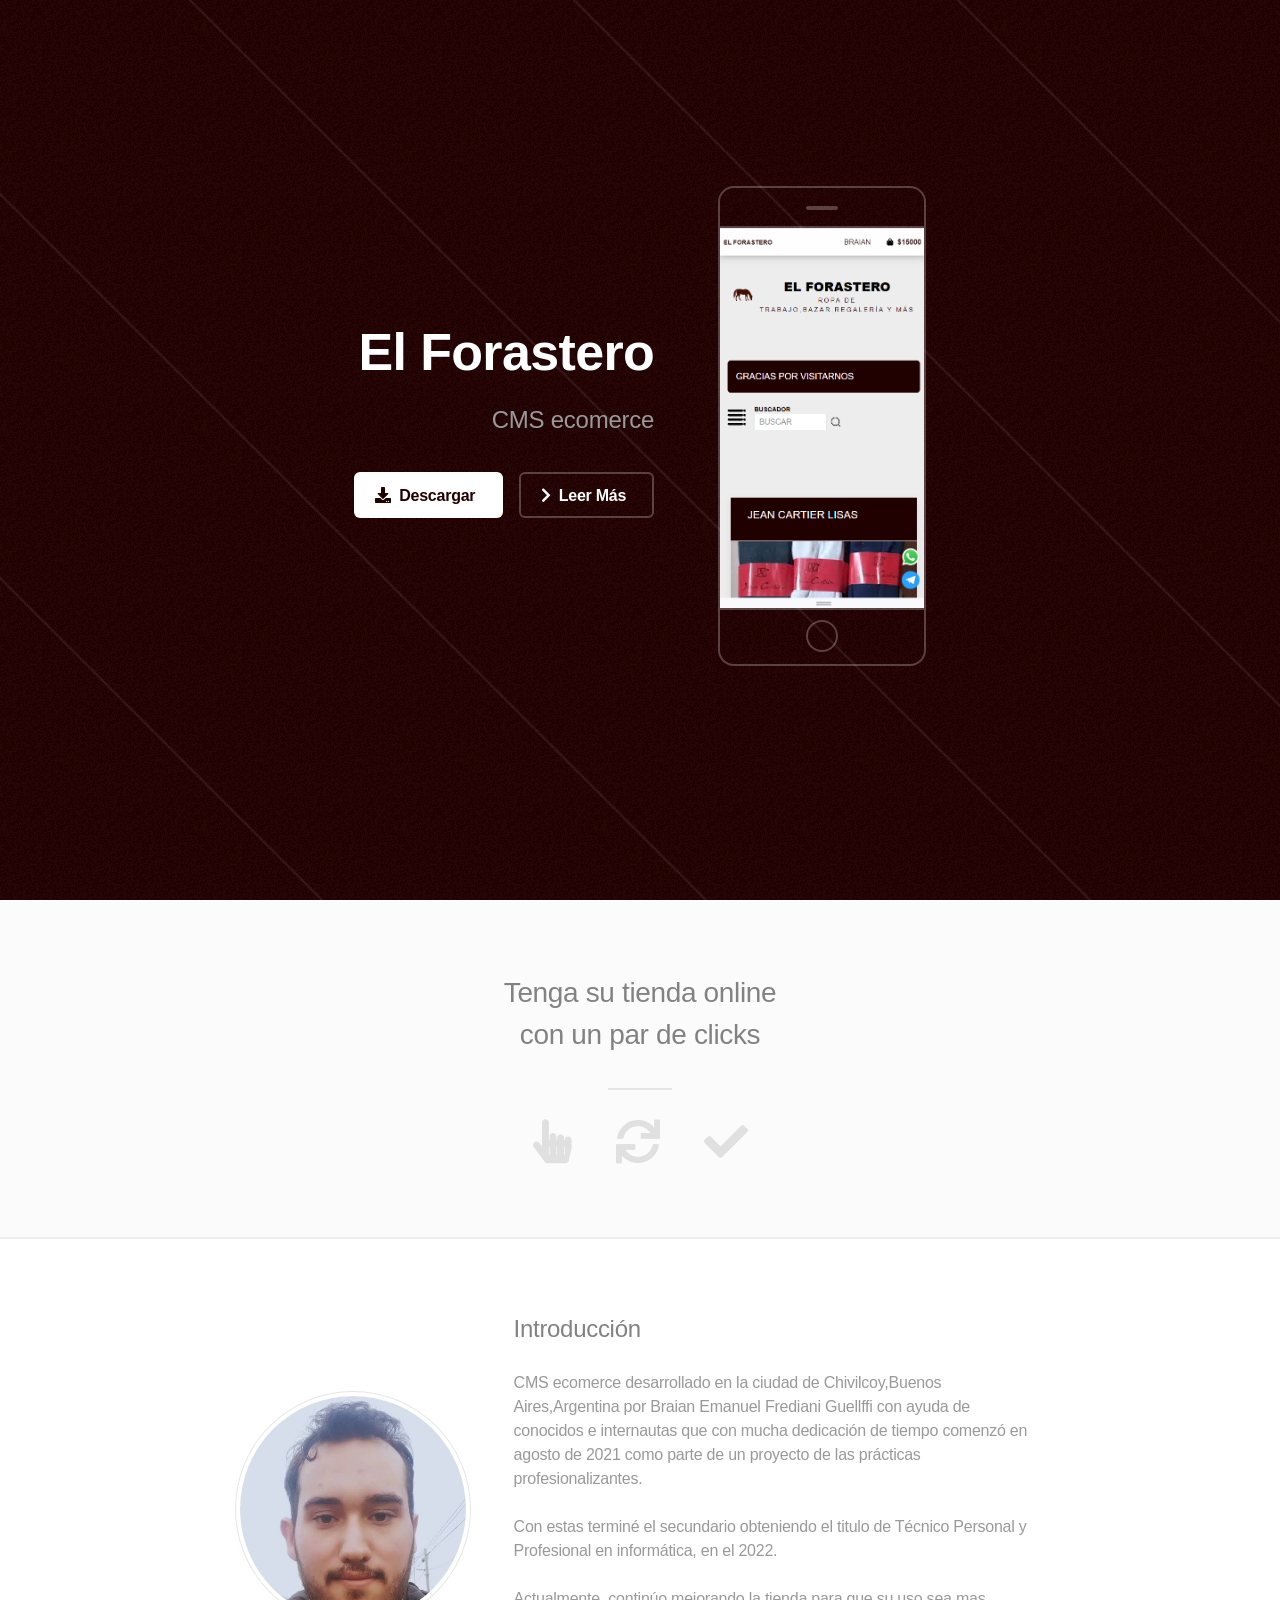
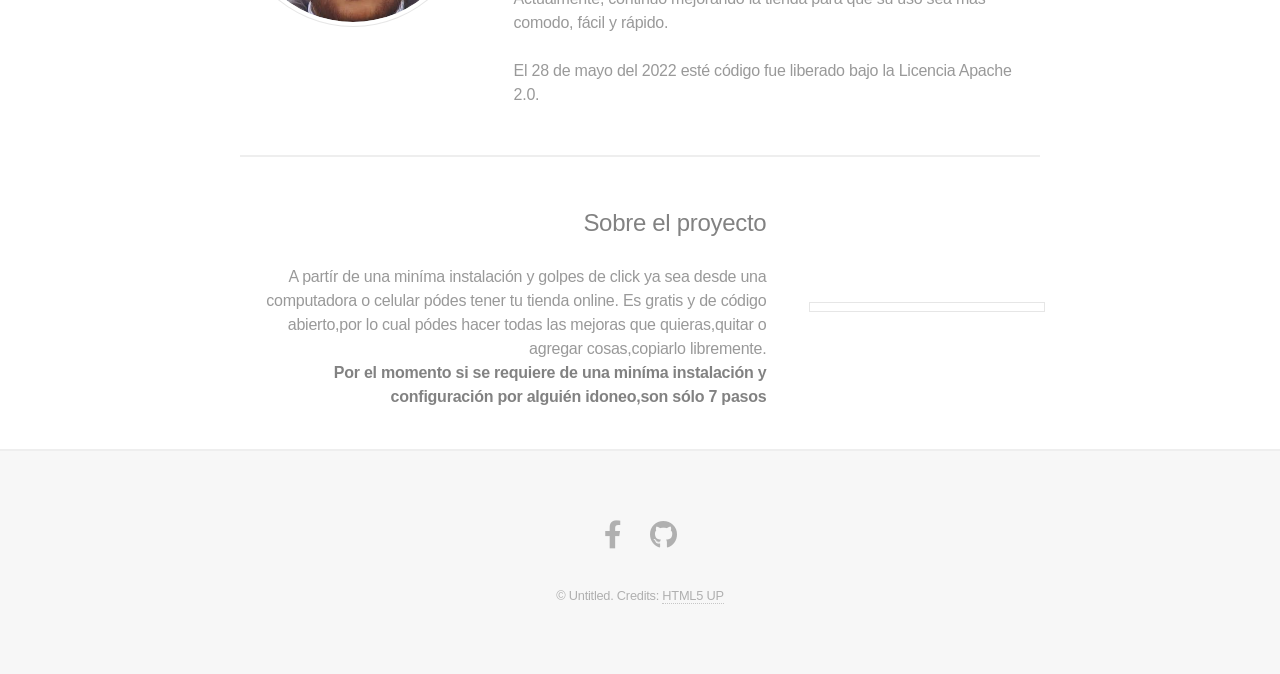
==== commit 0077f64b: "Update index.html" ====
--- a/index.html
+++ b/index.html
@@ -50,7 +50,7 @@
 			<section id="two" class="wrapper">
 				<div class="inner alt">
 					<section class="spotlight">
-						<div class="image"><img src="braian.jpeg" alt="presentacion" /></div>
+						<div class="image"><img src="images/braian.jpeg" alt="presentacion" /></div>
 						<div class="content">
 							<h3>Introducción</h3>
 							<p>CMS ecomerce desarrollado en la ciudad de Chivilcoy,Buenos Aires,Argentina por Braian Emanuel Frediani Guellffi con ayuda de conocidos e internautas que con mucha dedicación de tiempo
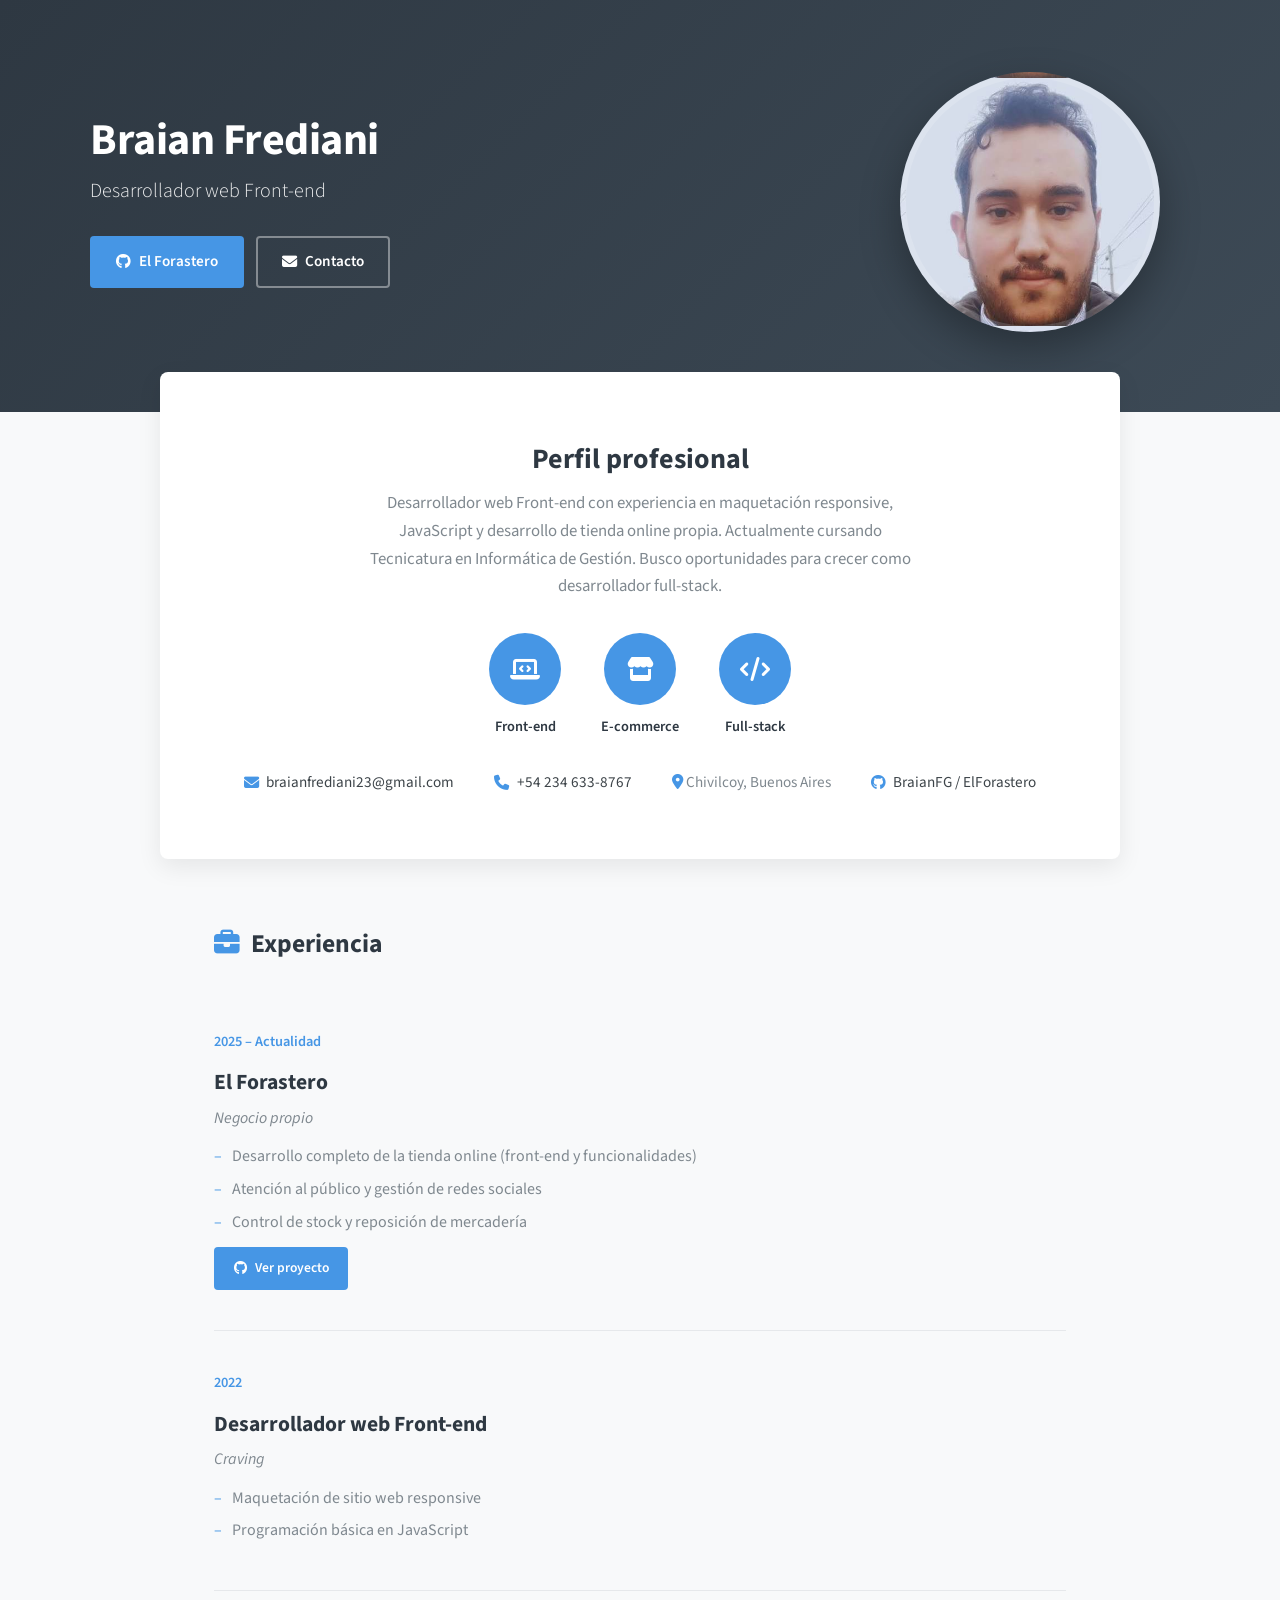
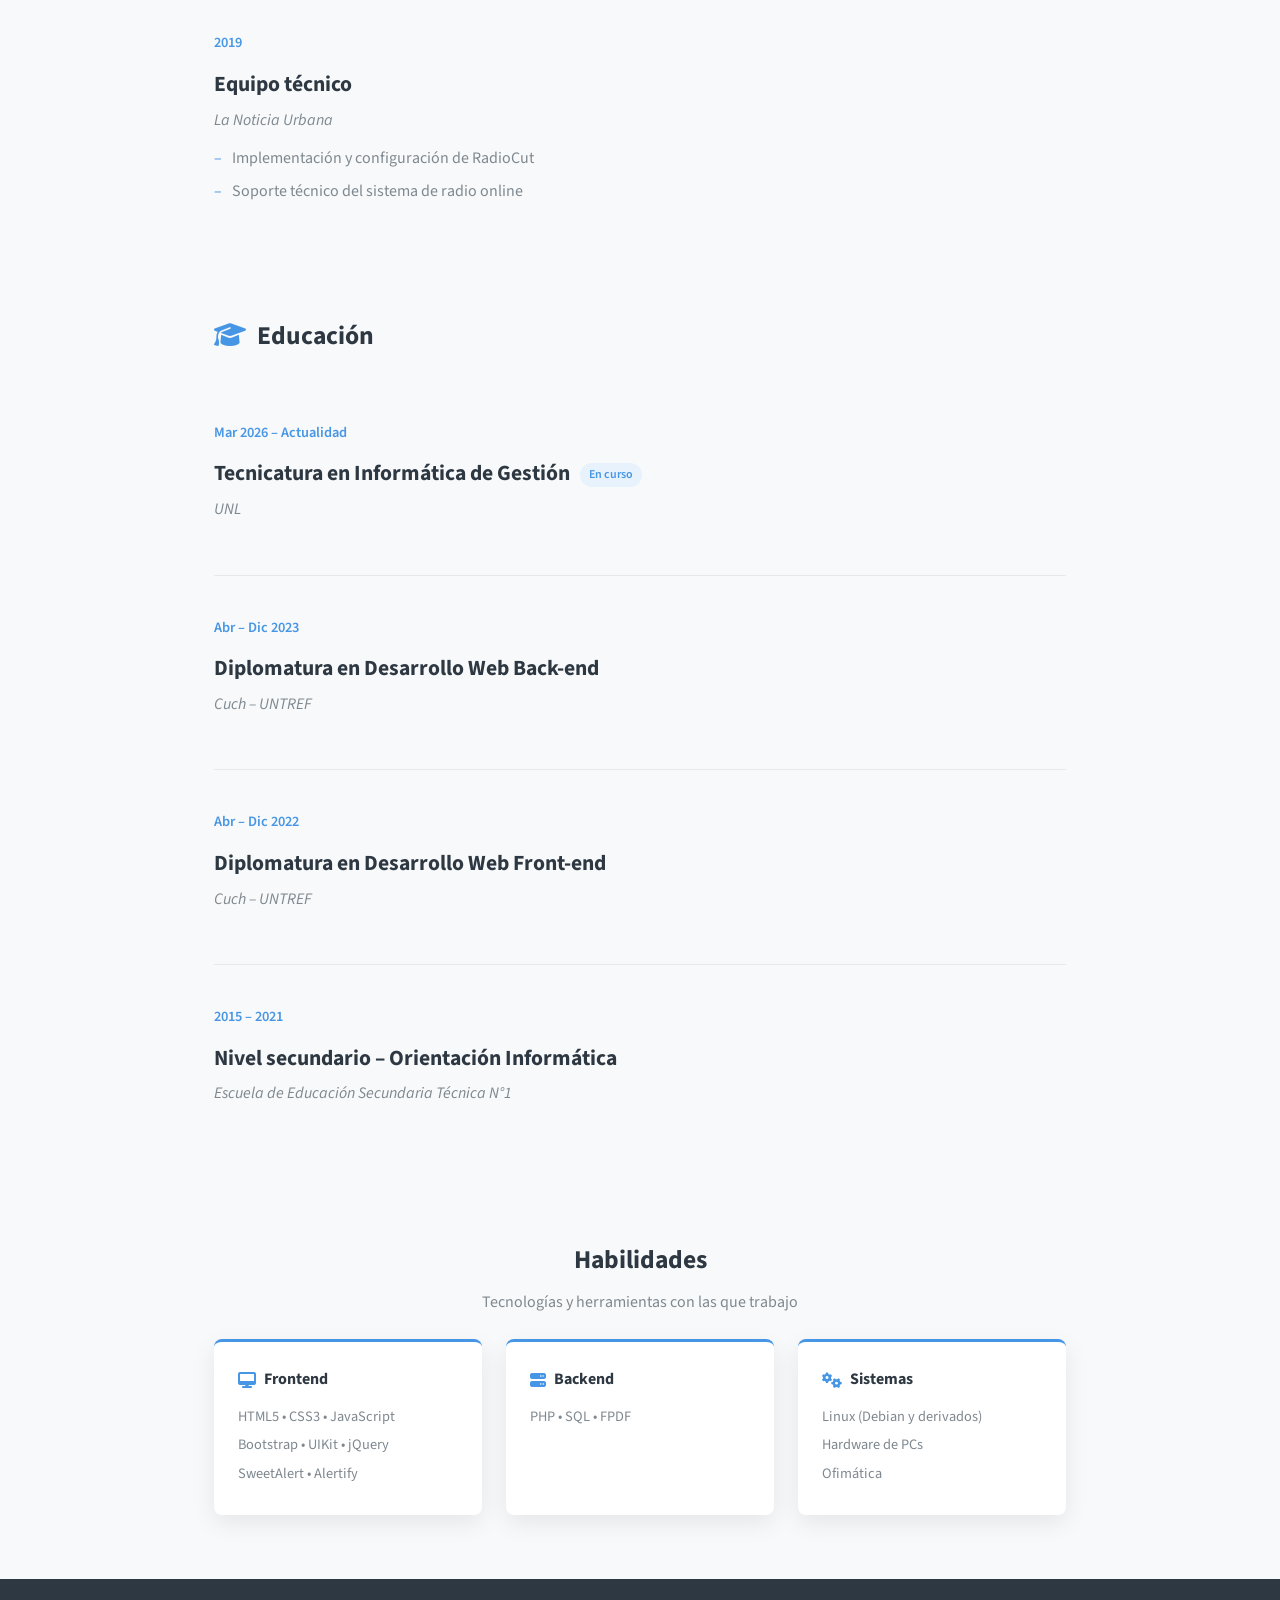
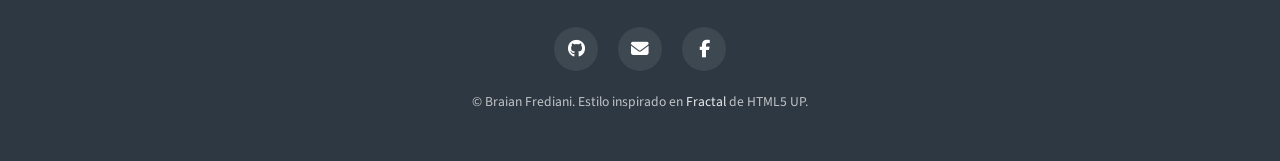
==== commit a4c4c9ac: "Update index.html" ====
--- a/index.html
+++ b/index.html
@@ -1,94 +1,650 @@
-<!DOCTYPE HTML>
-<!--
-	Fractal by HTML5 UP
-	html5up.net | @ajlkn
-	Free for personal and commercial use under the CCA 3.0 license (html5up.net/license)
--->
-<html>
-	<head>
-		<title>El Forastero-CMS ecomerce</title>
-		<meta charset="utf-8" />
-		<meta name="viewport" content="width=device-width, initial-scale=1, user-scalable=no" />
-		<link rel="stylesheet" href="assets/css/main.css" />
-		<meta property="og:title" content="CMS ecomerce - EL Forastero">
-		<link rel="icon" href="https://raw.githubusercontent.com/BraianFG/ElForastero/main/Imagenes-Publicitarias/logo.ico" type="image/x-icon">
-		<meta property="og:image:secure_url" content="https://github.com/BraianFG/ElForastero/blob/main/Imagenes-Publicitarias/portada.png?raw=true" />
-		<meta property="og:image:type" content="image/png" />
-		<meta property="og:image:width" content="400" />
-		<meta property="og:image:height" content="300" />
-		<noscript><link rel="stylesheet" href="assets/css/noscript.css" /></noscript>
-	</head>
-	<body class="is-preload">
-
-		<!-- Header -->
-			<header id="header">
-				<div class="content">
-					<h1><a href="#">El Forastero</a></h1>
-					<p>CMS ecomerce</p>
-					<ul class="actions">
-						<li><a href="https://codeload.github.com/BraianFG/ElForastero/zip/refs/heads/main" class="button primary icon solid fa-download">Descargar</a></li>
-						<li><a href="https://github.com/BraianFG/ElForastero/blob/main/README.md" class="button icon solid fa-chevron-right scrolly">Leer Más</a></li>
-					</ul>
-				</div>
-				<div class="image phone"><div class="inner"><img src="images/celular.png" alt="" /></div></div>
-			</header>
-
-		<!-- One -->
-			<section id="one" class="wrapper style2 special">
-				<header class="major">
-					<h2>Tenga su tienda online<br />
-					con un par de clicks</h2>
-				</header>
-				<ul class="icons major">
-					<li><span class="icon solid fa-hand-pointer"><span class="label">Click</span></span></li>
-					<li><span class="icon solid fa-sync"><span class="label">Process</span></span></li>
-					<li><span class="icon solid fa-check"><span class="label">Check</span></span></li>
-				</ul>
-			</section>
-
-		<!-- Two -->
-			<section id="two" class="wrapper">
-				<div class="inner alt">
-					<section class="spotlight">
-						<div class="image"><img src="images/braian.jpeg" alt="presentacion" /></div>
-						<div class="content">
-							<h3>Introducción</h3>
-							<p>CMS ecomerce desarrollado en la ciudad de Chivilcoy,Buenos Aires,Argentina por Braian Emanuel Frediani Guellffi con ayuda de conocidos e internautas que con mucha dedicación de tiempo
-								 comenzó en agosto de 2021 como parte de un proyecto de las prácticas profesionalizantes. <br> <br> Con estas terminé el secundario obteniendo el titulo de Técnico Personal y Profesional en informática, en el 2022. 
-								<br><br>Actualmente, continúo mejorando la tienda para que su uso sea mas comodo, fácil y rápido. <br><br>El 28 de mayo del 2022 esté código fue liberado bajo la Licencia Apache 2.0.</p>
-						</div>
-					</section>
-					<section class="spotlight">
-						<div class="image"><img src="https://github.com/BraianFG/ElForastero/blob/main/Imagenes-Publicitarias/portada.png?raw=true" alt="" /></div>
-						<div class="content">
-							<h3>Sobre el proyecto</h3>
-							<p>A partír de una miníma instalación y golpes de click ya sea desde una computadora o celular pódes tener tu tienda online.
-								Es gratis y de código abierto,por lo cual pódes hacer todas las mejoras que quieras,quitar o agregar cosas,copiarlo libremente.<br>
-							<b>Por el momento si se requiere de una miníma instalación y configuración por alguién idoneo,son sólo 7 pasos</b>
-						    </p>
-						</div>
-					</section>
-					
-				</div>
-			</section>
-
-
-		<!-- Footer -->
-			<footer id="footer">
-				<ul class="icons">
-					<li><a href="https://www.facebook.com/profile.php?id=100039770924026" class="icon brands fa-facebook-f"><span class="label">Facebook</span></a></li>
-					<li><a href="https://github.com/BraianFG/ElForastero" class="icon brands fa-github"><span class="label">Github</span></a></li>
-				</ul>
-				<p class="copyright">&copy; Untitled. Credits: <a href="http://html5up.net">HTML5 UP</a></p>
-			</footer>
-
-		<!-- Scripts -->
-			<script src="assets/js/jquery.min.js"></script>
-			<script src="assets/js/jquery.scrolly.min.js"></script>
-			<script src="assets/js/browser.min.js"></script>
-			<script src="assets/js/breakpoints.min.js"></script>
-			<script src="assets/js/util.js"></script>
-			<script src="assets/js/main.js"></script>
-
-	</body>
+<!DOCTYPE html>
+<html lang="es">
+<head>
+  <meta charset="UTF-8">
+  <meta name="viewport" content="width=device-width, initial-scale=1.0">
+  <title>Braian Frediani | Desarrollador Front-end</title>
+
+  <!-- Descripción SEO -->
+  <meta name="description" content="Desarrollador web Front-end con experiencia en maquetación responsive, JavaScript y desarrollo de tienda online propia. Actualmente cursando Tecnicatura en Informática de Gestión. Busco oportunidades para crecer como desarrollador full-stack.">
+  <meta name="author" content="Braian Frediani">
+
+  <!-- Open Graph -->
+  <meta property="og:type" content="website">
+  <meta property="og:title" content="Braian Frediani | Desarrollador Front-end">
+  <meta property="og:description" content="Desarrollador web Front-end con experiencia en maquetación responsive, JavaScript y desarrollo de tienda online propia. Actualmente cursando Tecnicatura en Informática de Gestión. Busco oportunidades para crecer como desarrollador full-stack.">
+  <meta property="og:image" content="images/braian.jpeg">
+  <meta property="og:image:alt" content="Foto de Braian Frediani">
+  <meta property="og:locale" content="es_AR">
+
+  <!-- Twitter Card -->
+  <meta name="twitter:card" content="summary">
+  <meta name="twitter:title" content="Braian Frediani | Desarrollador Front-end">
+  <meta name="twitter:description" content="Desarrollador web Front-end con experiencia en maquetación responsive, JavaScript y desarrollo de tienda online propia. Actualmente cursando Tecnicatura en Informática de Gestión. Busco oportunidades para crecer como desarrollador full-stack.">
+  <meta name="twitter:image" content="images/braian.jpeg">
+
+  <link rel="preconnect" href="https://fonts.googleapis.com">
+  <link rel="preconnect" href="https://fonts.gstatic.com" crossorigin>
+  <link href="https://fonts.googleapis.com/css2?family=Source+Sans+3:wght@300;400;600;700&display=swap" rel="stylesheet">
+  <link rel="stylesheet" href="https://cdnjs.cloudflare.com/ajax/libs/font-awesome/6.5.1/css/all.min.css">
+
+  <style>
+    :root {
+      --bg: #f8f9fa;
+      --white: #ffffff;
+      --text: #3d4449;
+      --muted: #7f888f;
+      --accent: #4696e5;
+      --accent-dark: #3a7fc0;
+      --dark: #2e3842;
+      --border: #e6e8eb;
+      --shadow: 0 0.5rem 1.5rem rgba(0,0,0,0.08);
+    }
+
+    * {
+      margin: 0;
+      padding: 0;
+      box-sizing: border-box;
+    }
+
+    html {
+      scroll-behavior: smooth;
+    }
+
+    body {
+      font-family: 'Source Sans 3', system-ui, -apple-system, sans-serif;
+      background: var(--bg);
+      color: var(--text);
+      line-height: 1.65;
+      font-size: 16px;
+    }
+
+    a {
+      color: var(--accent);
+      text-decoration: none;
+      transition: color 0.2s;
+    }
+
+    a:hover {
+      color: var(--accent-dark);
+    }
+
+    /* ========== HEADER (estilo Fractal) ========== */
+    #header {
+      background: linear-gradient(135deg, #2e3842 0%, #3d4a56 100%);
+      color: #fff;
+      padding: 4.5rem 2rem 5rem;
+      position: relative;
+      overflow: hidden;
+    }
+
+    #header .inner {
+      max-width: 1100px;
+      margin: 0 auto;
+      display: grid;
+      grid-template-columns: 1fr 320px;
+      gap: 3rem;
+      align-items: center;
+    }
+
+    #header h1 {
+      font-size: 2.75rem;
+      font-weight: 700;
+      letter-spacing: -0.5px;
+      line-height: 1.15;
+      margin-bottom: 0.5rem;
+    }
+
+    #header h1 a {
+      color: #fff;
+      text-decoration: none;
+    }
+
+    #header .role {
+      font-size: 1.25rem;
+      font-weight: 300;
+      opacity: 0.9;
+      margin-bottom: 1.75rem;
+    }
+
+    #header .actions {
+      list-style: none;
+      display: flex;
+      flex-wrap: wrap;
+      gap: 0.75rem;
+    }
+
+    .button {
+      display: inline-flex;
+      align-items: center;
+      gap: 0.5rem;
+      padding: 0.7rem 1.5rem;
+      border-radius: 4px;
+      font-weight: 600;
+      font-size: 0.95rem;
+      transition: all 0.2s;
+      border: 2px solid transparent;
+      cursor: pointer;
+    }
+
+    .button.primary {
+      background: var(--accent);
+      color: #fff;
+    }
+
+    .button.primary:hover {
+      background: var(--accent-dark);
+      color: #fff;
+    }
+
+    .button.secondary {
+      background: transparent;
+      border-color: rgba(255,255,255,0.4);
+      color: #fff;
+    }
+
+    .button.secondary:hover {
+      border-color: #fff;
+      color: #fff;
+    }
+
+    /* Avatar estilo círculo */
+    .header-avatar {
+      width: 260px;
+      height: 260px;
+      border-radius: 50%;
+      background-image: url('images/braian.jpeg');
+      background-size: cover;
+      background-position: center;
+      border: 6px solid rgba(255,255,255,0.15);
+      box-shadow: 0 1rem 2.5rem rgba(0,0,0,0.3);
+      margin: 0 auto;
+    }
+
+    /* ========== SECCIONES ========== */
+    .wrapper {
+      max-width: 900px;
+      margin: 0 auto;
+      padding: 4rem 1.5rem;
+    }
+
+    .wrapper.special {
+      text-align: center;
+      background: var(--white);
+      box-shadow: var(--shadow);
+      margin-top: -2.5rem;
+      border-radius: 8px;
+      position: relative;
+      z-index: 2;
+      max-width: 960px;
+    }
+
+    .wrapper.special h2 {
+      font-size: 1.75rem;
+      font-weight: 700;
+      color: var(--dark);
+      margin-bottom: 0.5rem;
+    }
+
+    .wrapper.special p.lead {
+      color: var(--muted);
+      max-width: 560px;
+      margin: 0 auto 2rem;
+      font-size: 1.05rem;
+    }
+
+    /* Iconos estilo Fractal */
+    .icons-major {
+      list-style: none;
+      display: flex;
+      justify-content: center;
+      flex-wrap: wrap;
+      gap: 2.5rem;
+      margin-top: 1.5rem;
+    }
+
+    .icons-major li {
+      text-align: center;
+    }
+
+    .icons-major .icon {
+      display: inline-flex;
+      align-items: center;
+      justify-content: center;
+      width: 4.5rem;
+      height: 4.5rem;
+      border-radius: 50%;
+      background: var(--accent);
+      color: #fff;
+      font-size: 1.5rem;
+      margin-bottom: 0.6rem;
+      transition: transform 0.2s;
+    }
+
+    .icons-major li:hover .icon {
+      transform: scale(1.08);
+    }
+
+    .icons-major span.label {
+      display: block;
+      font-size: 0.9rem;
+      font-weight: 600;
+      color: var(--dark);
+    }
+
+    /* Contacto rápido */
+    .contact-bar {
+      display: flex;
+      flex-wrap: wrap;
+      justify-content: center;
+      gap: 1.5rem 2.5rem;
+      margin-top: 2rem;
+      font-size: 0.95rem;
+      color: var(--muted);
+    }
+
+    .contact-bar a {
+      display: inline-flex;
+      align-items: center;
+      gap: 0.45rem;
+      color: var(--text);
+    }
+
+    .contact-bar a:hover {
+      color: var(--accent);
+    }
+
+    .contact-bar i {
+      color: var(--accent);
+    }
+
+    /* ========== SPOTLIGHTS ========== */
+    .spotlight {
+      display: grid;
+      grid-template-columns: 1fr;
+      gap: 2rem;
+      padding: 2.5rem 0;
+      border-bottom: 1px solid var(--border);
+    }
+
+    .spotlight:last-child {
+      border-bottom: none;
+    }
+
+    .spotlight h3 {
+      font-size: 1.35rem;
+      font-weight: 700;
+      color: var(--dark);
+      margin-bottom: 0.25rem;
+    }
+
+    .spotlight .meta {
+      font-size: 0.9rem;
+      color: var(--accent);
+      font-weight: 600;
+      margin-bottom: 0.75rem;
+    }
+
+    .spotlight .company {
+      font-style: italic;
+      color: var(--muted);
+      margin-bottom: 0.75rem;
+    }
+
+    .spotlight ul {
+      list-style: none;
+      padding-left: 0;
+    }
+
+    .spotlight ul li {
+      position: relative;
+      padding-left: 1.15rem;
+      margin-bottom: 0.4rem;
+      color: var(--muted);
+    }
+
+    .spotlight ul li::before {
+      content: "–";
+      position: absolute;
+      left: 0;
+      color: var(--accent);
+    }
+
+    .badge {
+      display: inline-block;
+      background: #e8f2fc;
+      color: var(--accent);
+      font-size: 0.75rem;
+      font-weight: 600;
+      padding: 0.15rem 0.55rem;
+      border-radius: 999px;
+      margin-left: 0.4rem;
+      vertical-align: middle;
+    }
+
+    /* Skills grid */
+    .skills-grid {
+      display: grid;
+      grid-template-columns: repeat(auto-fit, minmax(220px, 1fr));
+      gap: 1.5rem;
+      margin-top: 1.5rem;
+    }
+
+    .skill-card {
+      background: var(--white);
+      border-radius: 8px;
+      padding: 1.5rem;
+      box-shadow: var(--shadow);
+      border-top: 3px solid var(--accent);
+    }
+
+    .skill-card h4 {
+      font-size: 1rem;
+      font-weight: 700;
+      margin-bottom: 0.75rem;
+      color: var(--dark);
+      display: flex;
+      align-items: center;
+      gap: 0.5rem;
+    }
+
+    .skill-card h4 i {
+      color: var(--accent);
+    }
+
+    .skill-card ul {
+      list-style: none;
+      font-size: 0.9rem;
+      color: var(--muted);
+    }
+
+    .skill-card ul li {
+      margin-bottom: 0.3rem;
+    }
+
+    /* ========== FOOTER ========== */
+    #footer {
+      background: var(--dark);
+      color: rgba(255,255,255,0.7);
+      text-align: center;
+      padding: 3rem 1.5rem;
+    }
+
+    #footer .icons {
+      list-style: none;
+      display: flex;
+      justify-content: center;
+      gap: 1.25rem;
+      margin-bottom: 1.25rem;
+    }
+
+    #footer .icons a {
+      display: inline-flex;
+      align-items: center;
+      justify-content: center;
+      width: 2.75rem;
+      height: 2.75rem;
+      border-radius: 50%;
+      background: rgba(255,255,255,0.08);
+      color: #fff;
+      font-size: 1.1rem;
+      transition: background 0.2s;
+    }
+
+    #footer .icons a:hover {
+      background: var(--accent);
+      color: #fff;
+    }
+
+    #footer .copyright {
+      font-size: 0.85rem;
+    }
+
+    #footer .copyright a {
+      color: rgba(255,255,255,0.9);
+    }
+
+    /* ========== RESPONSIVE ========== */
+    @media (max-width: 900px) {
+      #header .inner {
+        grid-template-columns: 1fr;
+        text-align: center;
+      }
+
+      .header-avatar {
+        width: 200px;
+        height: 200px;
+        order: -1;
+      }
+
+      #header .actions {
+        justify-content: center;
+      }
+
+      #header h1 {
+        font-size: 2.2rem;
+      }
+    }
+
+    @media (max-width: 480px) {
+      #header {
+        padding: 3rem 1.25rem 4rem;
+      }
+
+      #header h1 {
+        font-size: 1.85rem;
+      }
+
+      .wrapper.special {
+        margin-top: -1.5rem;
+        padding: 2.5rem 1.25rem;
+      }
+
+      .icons-major {
+        gap: 1.5rem;
+      }
+    }
+  </style>
+</head>
+<body>
+
+  <!-- Header estilo Fractal -->
+  <header id="header">
+    <div class="inner">
+      <div class="content">
+        <h1><a href="#">Braian Frediani</a></h1>
+        <p class="role">Desarrollador web Front-end</p>
+        <ul class="actions">
+          <li>
+            <a href="https://github.com/BraianFG/ElForastero" target="_blank" rel="noopener" class="button primary">
+              <i class="fab fa-github"></i> El Forastero
+            </a>
+          </li>
+          <li>
+            <a href="mailto:braianfrediani23@gmail.com" class="button secondary">
+              <i class="fas fa-envelope"></i> Contacto
+            </a>
+          </li>
+        </ul>
+      </div>
+      <div class="header-avatar" role="img" aria-label="Foto de Braian Frediani"></div>
+    </div>
+  </header>
+
+  <!-- Sección especial: Perfil + Contacto -->
+  <section class="wrapper special">
+    <h2>Perfil profesional</h2>
+    <p class="lead">
+      Desarrollador web Front-end con experiencia en maquetación responsive, JavaScript y desarrollo de tienda online propia. Actualmente cursando Tecnicatura en Informática de Gestión. Busco oportunidades para crecer como desarrollador full-stack.
+    </p>
+
+    <ul class="icons-major">
+      <li>
+        <span class="icon"><i class="fas fa-laptop-code"></i></span>
+        <span class="label">Front-end</span>
+      </li>
+      <li>
+        <span class="icon"><i class="fas fa-store"></i></span>
+        <span class="label">E-commerce</span>
+      </li>
+      <li>
+        <span class="icon"><i class="fas fa-code"></i></span>
+        <span class="label">Full-stack</span>
+      </li>
+    </ul>
+
+    <div class="contact-bar">
+      <a href="mailto:braianfrediani23@gmail.com"><i class="fas fa-envelope"></i> braianfrediani23@gmail.com</a>
+      <a href="tel:+542346338767"><i class="fas fa-phone"></i> +54 234 633-8767</a>
+      <span><i class="fas fa-map-marker-alt"></i> Chivilcoy, Buenos Aires</span>
+      <a href="https://github.com/BraianFG/ElForastero" target="_blank" rel="noopener"><i class="fab fa-github"></i> BraianFG / ElForastero</a>
+    </div>
+  </section>
+
+  <!-- Experiencia -->
+  <section class="wrapper" id="experiencia">
+    <h2 style="font-size:1.6rem; font-weight:700; color:var(--dark); margin-bottom:1.5rem;">
+      <i class="fas fa-briefcase" style="color:var(--accent); margin-right:0.4rem;"></i> Experiencia
+    </h2>
+
+    <div class="spotlight">
+      <div>
+        <div class="meta">2025 – Actualidad</div>
+        <h3>El Forastero</h3>
+        <div class="company">Negocio propio</div>
+        <ul>
+          <li>Desarrollo completo de la tienda online (front-end y funcionalidades)</li>
+          <li>Atención al público y gestión de redes sociales</li>
+          <li>Control de stock y reposición de mercadería</li>
+        </ul>
+        <p style="margin-top:0.75rem;">
+          <a href="https://github.com/BraianFG/ElForastero" target="_blank" rel="noopener" class="button primary" style="font-size:0.85rem; padding:0.5rem 1.1rem;">
+            <i class="fab fa-github"></i> Ver proyecto
+          </a>
+        </p>
+      </div>
+    </div>
+
+    <div class="spotlight">
+      <div>
+        <div class="meta">2022</div>
+        <h3>Desarrollador web Front-end</h3>
+        <div class="company">Craving</div>
+        <ul>
+          <li>Maquetación de sitio web responsive</li>
+          <li>Programación básica en JavaScript</li>
+        </ul>
+      </div>
+    </div>
+
+    <div class="spotlight">
+      <div>
+        <div class="meta">2019</div>
+        <h3>Equipo técnico</h3>
+        <div class="company">La Noticia Urbana</div>
+        <ul>
+          <li>Implementación y configuración de RadioCut</li>
+          <li>Soporte técnico del sistema de radio online</li>
+        </ul>
+      </div>
+    </div>
+  </section>
+
+  <!-- Educación -->
+  <section class="wrapper" style="padding-top:0;" id="educacion">
+    <h2 style="font-size:1.6rem; font-weight:700; color:var(--dark); margin-bottom:1.5rem;">
+      <i class="fas fa-graduation-cap" style="color:var(--accent); margin-right:0.4rem;"></i> Educación
+    </h2>
+
+    <div class="spotlight">
+      <div>
+        <div class="meta">Mar 2026 – Actualidad</div>
+        <h3>Tecnicatura en Informática de Gestión <span class="badge">En curso</span></h3>
+        <div class="company">UNL</div>
+      </div>
+    </div>
+
+    <div class="spotlight">
+      <div>
+        <div class="meta">Abr – Dic 2023</div>
+        <h3>Diplomatura en Desarrollo Web Back-end</h3>
+        <div class="company">Cuch – UNTREF</div>
+      </div>
+    </div>
+
+    <div class="spotlight">
+      <div>
+        <div class="meta">Abr – Dic 2022</div>
+        <h3>Diplomatura en Desarrollo Web Front-end</h3>
+        <div class="company">Cuch – UNTREF</div>
+      </div>
+    </div>
+
+    <div class="spotlight">
+      <div>
+        <div class="meta">2015 – 2021</div>
+        <h3>Nivel secundario – Orientación Informática</h3>
+        <div class="company">Escuela de Educación Secundaria Técnica N°1</div>
+      </div>
+    </div>
+  </section>
+
+  <!-- Habilidades -->
+  <section class="wrapper" style="padding-top:1rem; padding-bottom:4rem;" id="habilidades">
+    <h2 style="font-size:1.6rem; font-weight:700; color:var(--dark); margin-bottom:0.5rem; text-align:center;">
+      Habilidades
+    </h2>
+    <p style="text-align:center; color:var(--muted); margin-bottom:1.5rem;">Tecnologías y herramientas con las que trabajo</p>
+
+    <div class="skills-grid">
+      <div class="skill-card">
+        <h4><i class="fas fa-desktop"></i> Frontend</h4>
+        <ul>
+          <li>HTML5 • CSS3 • JavaScript</li>
+          <li>Bootstrap • UIKit • jQuery</li>
+          <li>SweetAlert • Alertify</li>
+        </ul>
+      </div>
+      <div class="skill-card">
+        <h4><i class="fas fa-server"></i> Backend</h4>
+        <ul>
+          <li>PHP • SQL • FPDF</li>
+        </ul>
+      </div>
+      <div class="skill-card">
+        <h4><i class="fas fa-cogs"></i> Sistemas</h4>
+        <ul>
+          <li>Linux (Debian y derivados)</li>
+          <li>Hardware de PCs</li>
+          <li>Ofimática</li>
+        </ul>
+      </div>
+    </div>
+  </section>
+
+  <!-- Footer -->
+  <footer id="footer">
+    <ul class="icons">
+      <li>
+        <a href="https://github.com/BraianFG/ElForastero" target="_blank" rel="noopener" title="GitHub">
+          <i class="fab fa-github"></i>
+        </a>
+      </li>
+      <li>
+        <a href="mailto:braianfrediani23@gmail.com" title="Email">
+          <i class="fas fa-envelope"></i>
+        </a>
+      </li>
+      <li>
+        <a href="https://www.facebook.com/profile.php?id=100039770924026" target="_blank" rel="noopener" title="Facebook">
+          <i class="fab fa-facebook-f"></i>
+        </a>
+      </li>
+    </ul>
+    <p class="copyright">
+      &copy; Braian Frediani. Estilo inspirado en <a href="https://html5up.net/fractal" target="_blank" rel="noopener">Fractal</a> de HTML5 UP.
+    </p>
+  </footer>
+
+</body>
 </html>
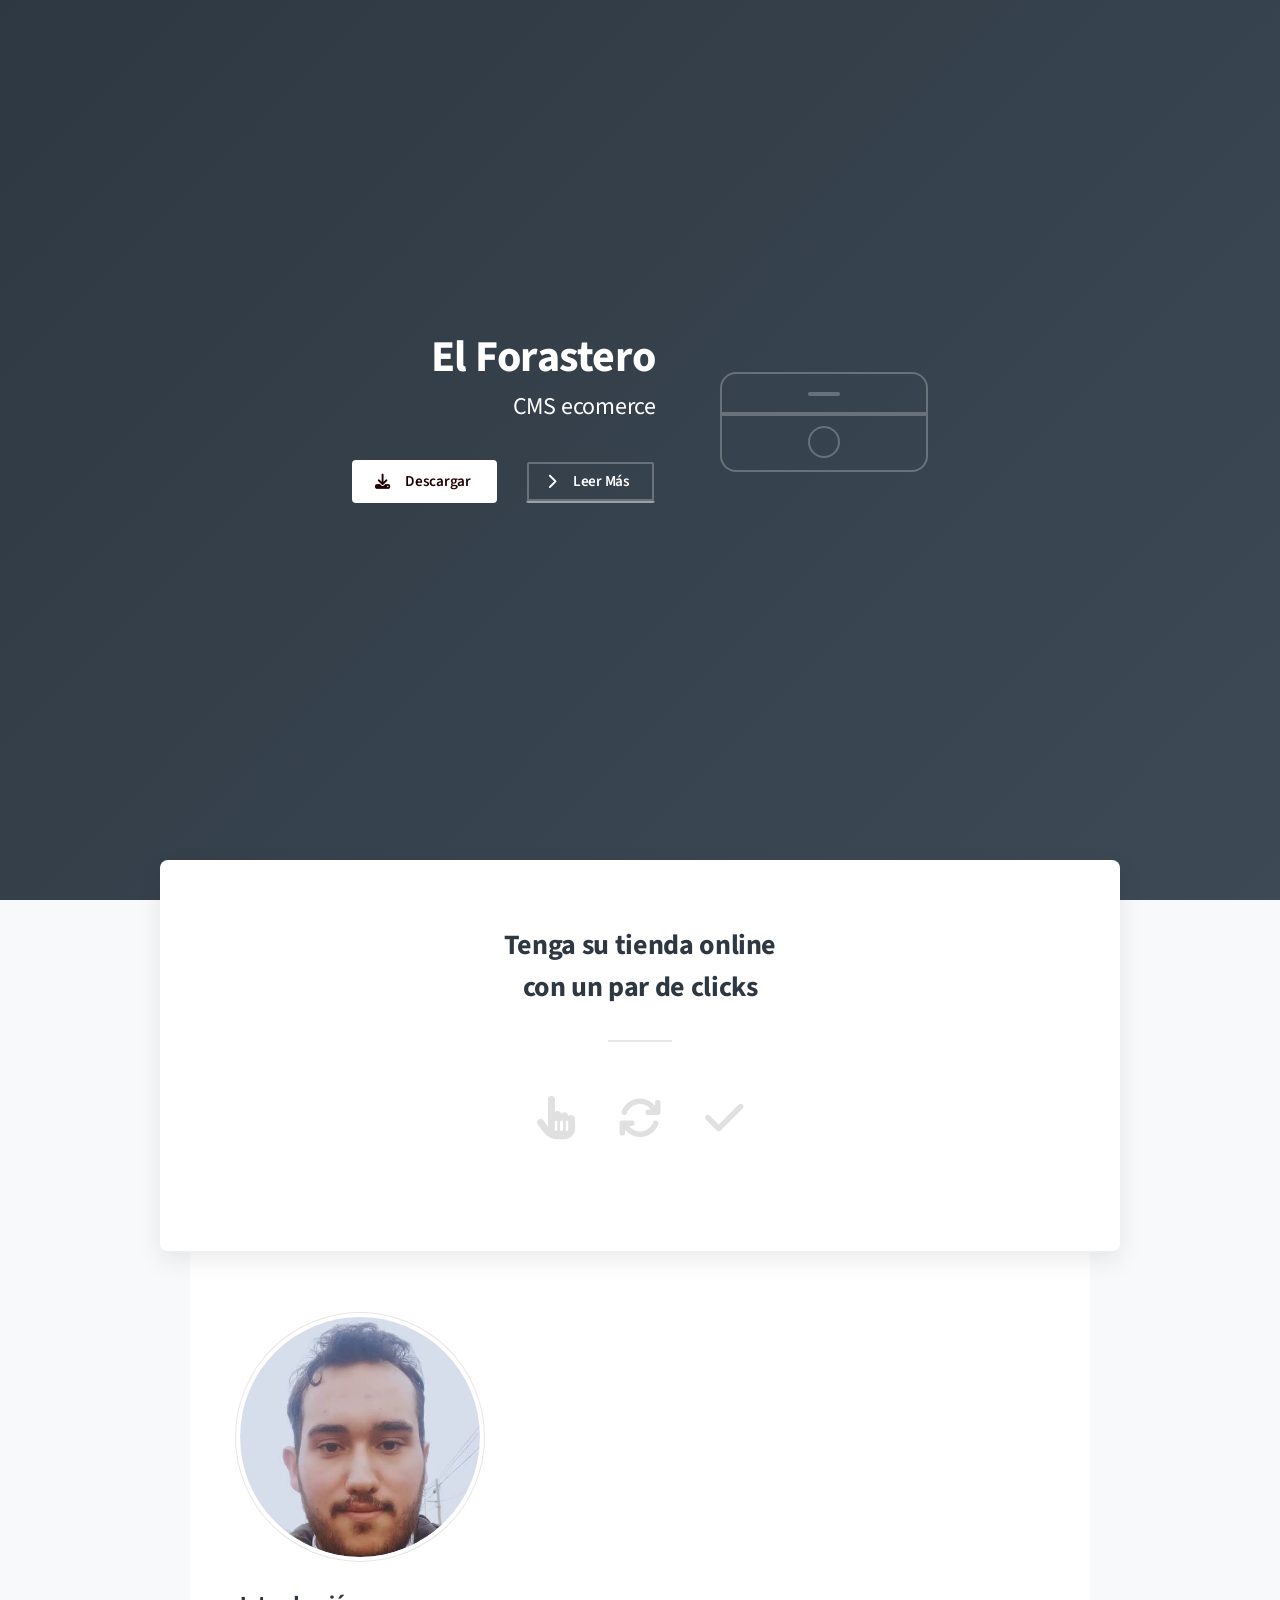
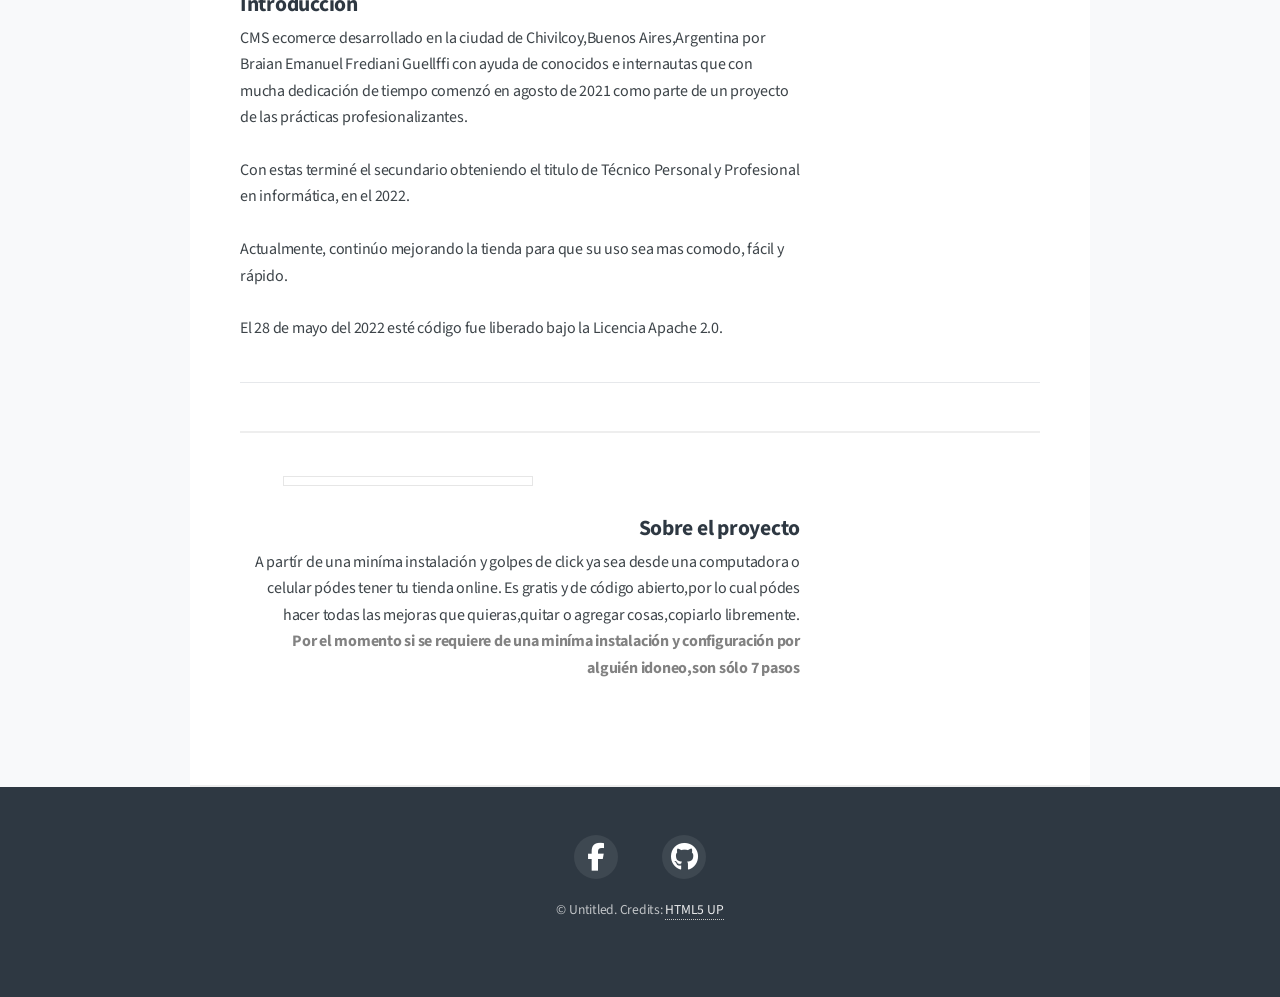
==== commit 3d9225f8: "Add files via upload" ====
--- a/index.html
+++ b/index.html
@@ -1,3 +1,96 @@
+<!DOCTYPE HTML>
+<!--
+	Fractal by HTML5 UP
+	html5up.net | @ajlkn
+	Free for personal and commercial use under the CCA 3.0 license (html5up.net/license)
+-->
+<html>
+	<head>
+		<title>El Forastero-CMS ecomerce</title>
+		<meta charset="utf-8" />
+		<meta name="viewport" content="width=device-width, initial-scale=1, user-scalable=no" />
+		<link rel="stylesheet" href="assets/css/main.css" />
+		<meta property="og:title" content="CMS ecomerce - EL Forastero">
+		<link rel="icon" href="https://raw.githubusercontent.com/BraianFG/ElForastero/main/Imagenes-Publicitarias/logo.ico" type="image/x-icon">
+		<meta property="og:image:secure_url" content="https://github.com/BraianFG/ElForastero/blob/main/Imagenes-Publicitarias/portada.png?raw=true" />
+		<meta property="og:image:type" content="image/png" />
+		<meta property="og:image:width" content="400" />
+		<meta property="og:image:height" content="300" />
+		<noscript><link rel="stylesheet" href="assets/css/noscript.css" /></noscript>
+	</head>
+	<body class="is-preload">
+
+		<!-- Header -->
+			<header id="header">
+				<div class="content">
+					<h1><a href="#">El Forastero</a></h1>
+					<p>CMS ecomerce</p>
+					<ul class="actions">
+						<li><a href="https://codeload.github.com/BraianFG/ElForastero/zip/refs/heads/main" class="button primary icon solid fa-download">Descargar</a></li>
+						<li><a href="https://github.com/BraianFG/ElForastero/blob/main/README.md" class="button icon solid fa-chevron-right scrolly">Leer Más</a></li>
+					</ul>
+				</div>
+				<div class="image phone"><div class="inner"><img src="images/celular.png" alt="" /></div></div>
+			</header>
+
+		<!-- One -->
+			<section id="one" class="wrapper style2 special">
+				<header class="major">
+					<h2>Tenga su tienda online<br />
+					con un par de clicks</h2>
+				</header>
+				<ul class="icons major">
+					<li><span class="icon solid fa-hand-pointer"><span class="label">Click</span></span></li>
+					<li><span class="icon solid fa-sync"><span class="label">Process</span></span></li>
+					<li><span class="icon solid fa-check"><span class="label">Check</span></span></li>
+				</ul>
+			</section>
+
+		<!-- Two -->
+			<section id="two" class="wrapper">
+				<div class="inner alt">
+					<section class="spotlight">
+						<div class="image"><img src="images/braian.jpeg" alt="presentacion" /></div>
+						<div class="content">
+							<h3>Introducción</h3>
+							<p>CMS ecomerce desarrollado en la ciudad de Chivilcoy,Buenos Aires,Argentina por Braian Emanuel Frediani Guellffi con ayuda de conocidos e internautas que con mucha dedicación de tiempo
+								 comenzó en agosto de 2021 como parte de un proyecto de las prácticas profesionalizantes. <br> <br> Con estas terminé el secundario obteniendo el titulo de Técnico Personal y Profesional en informática, en el 2022. 
+								<br><br>Actualmente, continúo mejorando la tienda para que su uso sea mas comodo, fácil y rápido. <br><br>El 28 de mayo del 2022 esté código fue liberado bajo la Licencia Apache 2.0.</p>
+						</div>
+					</section>
+					<section class="spotlight">
+						<div class="image"><img src="https://github.com/BraianFG/ElForastero/blob/main/Imagenes-Publicitarias/portada.png?raw=true" alt="" /></div>
+						<div class="content">
+							<h3>Sobre el proyecto</h3>
+							<p>A partír de una miníma instalación y golpes de click ya sea desde una computadora o celular pódes tener tu tienda online.
+								Es gratis y de código abierto,por lo cual pódes hacer todas las mejoras que quieras,quitar o agregar cosas,copiarlo libremente.<br>
+							<b>Por el momento si se requiere de una miníma instalación y configuración por alguién idoneo,son sólo 7 pasos</b>
+						    </p>
+						</div>
+					</section>
+					
+				</div>
+			</section>
+
+
+		<!-- Footer -->
+			<footer id="footer">
+				<ul class="icons">
+					<li><a href="https://www.facebook.com/profile.php?id=100039770924026" class="icon brands fa-facebook-f"><span class="label">Facebook</span></a></li>
+					<li><a href="https://github.com/BraianFG/ElForastero" class="icon brands fa-github"><span class="label">Github</span></a></li>
+				</ul>
+				<p class="copyright">&copy; Untitled. Credits: <a href="http://html5up.net">HTML5 UP</a></p>
+			</footer>
+
+		<!-- Scripts -->
+			<script src="assets/js/jquery.min.js"></script>
+			<script src="assets/js/jquery.scrolly.min.js"></script>
+			<script src="assets/js/browser.min.js"></script>
+			<script src="assets/js/breakpoints.min.js"></script>
+			<script src="assets/js/util.js"></script>
+			<script src="assets/js/main.js"></script>
+
+	</body>
 <!DOCTYPE html>
 <html lang="es">
 <head>
@@ -447,204 +540,3 @@
   </style>
 </head>
 <body>
-
-  <!-- Header estilo Fractal -->
-  <header id="header">
-    <div class="inner">
-      <div class="content">
-        <h1><a href="#">Braian Frediani</a></h1>
-        <p class="role">Desarrollador web Front-end</p>
-        <ul class="actions">
-          <li>
-            <a href="https://github.com/BraianFG/ElForastero" target="_blank" rel="noopener" class="button primary">
-              <i class="fab fa-github"></i> El Forastero
-            </a>
-          </li>
-          <li>
-            <a href="mailto:braianfrediani23@gmail.com" class="button secondary">
-              <i class="fas fa-envelope"></i> Contacto
-            </a>
-          </li>
-        </ul>
-      </div>
-      <div class="header-avatar" role="img" aria-label="Foto de Braian Frediani"></div>
-    </div>
-  </header>
-
-  <!-- Sección especial: Perfil + Contacto -->
-  <section class="wrapper special">
-    <h2>Perfil profesional</h2>
-    <p class="lead">
-      Desarrollador web Front-end con experiencia en maquetación responsive, JavaScript y desarrollo de tienda online propia. Actualmente cursando Tecnicatura en Informática de Gestión. Busco oportunidades para crecer como desarrollador full-stack.
-    </p>
-
-    <ul class="icons-major">
-      <li>
-        <span class="icon"><i class="fas fa-laptop-code"></i></span>
-        <span class="label">Front-end</span>
-      </li>
-      <li>
-        <span class="icon"><i class="fas fa-store"></i></span>
-        <span class="label">E-commerce</span>
-      </li>
-      <li>
-        <span class="icon"><i class="fas fa-code"></i></span>
-        <span class="label">Full-stack</span>
-      </li>
-    </ul>
-
-    <div class="contact-bar">
-      <a href="mailto:braianfrediani23@gmail.com"><i class="fas fa-envelope"></i> braianfrediani23@gmail.com</a>
-      <a href="tel:+542346338767"><i class="fas fa-phone"></i> +54 234 633-8767</a>
-      <span><i class="fas fa-map-marker-alt"></i> Chivilcoy, Buenos Aires</span>
-      <a href="https://github.com/BraianFG/ElForastero" target="_blank" rel="noopener"><i class="fab fa-github"></i> BraianFG / ElForastero</a>
-    </div>
-  </section>
-
-  <!-- Experiencia -->
-  <section class="wrapper" id="experiencia">
-    <h2 style="font-size:1.6rem; font-weight:700; color:var(--dark); margin-bottom:1.5rem;">
-      <i class="fas fa-briefcase" style="color:var(--accent); margin-right:0.4rem;"></i> Experiencia
-    </h2>
-
-    <div class="spotlight">
-      <div>
-        <div class="meta">2025 – Actualidad</div>
-        <h3>El Forastero</h3>
-        <div class="company">Negocio propio</div>
-        <ul>
-          <li>Desarrollo completo de la tienda online (front-end y funcionalidades)</li>
-          <li>Atención al público y gestión de redes sociales</li>
-          <li>Control de stock y reposición de mercadería</li>
-        </ul>
-        <p style="margin-top:0.75rem;">
-          <a href="https://github.com/BraianFG/ElForastero" target="_blank" rel="noopener" class="button primary" style="font-size:0.85rem; padding:0.5rem 1.1rem;">
-            <i class="fab fa-github"></i> Ver proyecto
-          </a>
-        </p>
-      </div>
-    </div>
-
-    <div class="spotlight">
-      <div>
-        <div class="meta">2022</div>
-        <h3>Desarrollador web Front-end</h3>
-        <div class="company">Craving</div>
-        <ul>
-          <li>Maquetación de sitio web responsive</li>
-          <li>Programación básica en JavaScript</li>
-        </ul>
-      </div>
-    </div>
-
-    <div class="spotlight">
-      <div>
-        <div class="meta">2019</div>
-        <h3>Equipo técnico</h3>
-        <div class="company">La Noticia Urbana</div>
-        <ul>
-          <li>Implementación y configuración de RadioCut</li>
-          <li>Soporte técnico del sistema de radio online</li>
-        </ul>
-      </div>
-    </div>
-  </section>
-
-  <!-- Educación -->
-  <section class="wrapper" style="padding-top:0;" id="educacion">
-    <h2 style="font-size:1.6rem; font-weight:700; color:var(--dark); margin-bottom:1.5rem;">
-      <i class="fas fa-graduation-cap" style="color:var(--accent); margin-right:0.4rem;"></i> Educación
-    </h2>
-
-    <div class="spotlight">
-      <div>
-        <div class="meta">Mar 2026 – Actualidad</div>
-        <h3>Tecnicatura en Informática de Gestión <span class="badge">En curso</span></h3>
-        <div class="company">UNL</div>
-      </div>
-    </div>
-
-    <div class="spotlight">
-      <div>
-        <div class="meta">Abr – Dic 2023</div>
-        <h3>Diplomatura en Desarrollo Web Back-end</h3>
-        <div class="company">Cuch – UNTREF</div>
-      </div>
-    </div>
-
-    <div class="spotlight">
-      <div>
-        <div class="meta">Abr – Dic 2022</div>
-        <h3>Diplomatura en Desarrollo Web Front-end</h3>
-        <div class="company">Cuch – UNTREF</div>
-      </div>
-    </div>
-
-    <div class="spotlight">
-      <div>
-        <div class="meta">2015 – 2021</div>
-        <h3>Nivel secundario – Orientación Informática</h3>
-        <div class="company">Escuela de Educación Secundaria Técnica N°1</div>
-      </div>
-    </div>
-  </section>
-
-  <!-- Habilidades -->
-  <section class="wrapper" style="padding-top:1rem; padding-bottom:4rem;" id="habilidades">
-    <h2 style="font-size:1.6rem; font-weight:700; color:var(--dark); margin-bottom:0.5rem; text-align:center;">
-      Habilidades
-    </h2>
-    <p style="text-align:center; color:var(--muted); margin-bottom:1.5rem;">Tecnologías y herramientas con las que trabajo</p>
-
-    <div class="skills-grid">
-      <div class="skill-card">
-        <h4><i class="fas fa-desktop"></i> Frontend</h4>
-        <ul>
-          <li>HTML5 • CSS3 • JavaScript</li>
-          <li>Bootstrap • UIKit • jQuery</li>
-          <li>SweetAlert • Alertify</li>
-        </ul>
-      </div>
-      <div class="skill-card">
-        <h4><i class="fas fa-server"></i> Backend</h4>
-        <ul>
-          <li>PHP • SQL • FPDF</li>
-        </ul>
-      </div>
-      <div class="skill-card">
-        <h4><i class="fas fa-cogs"></i> Sistemas</h4>
-        <ul>
-          <li>Linux (Debian y derivados)</li>
-          <li>Hardware de PCs</li>
-          <li>Ofimática</li>
-        </ul>
-      </div>
-    </div>
-  </section>
-
-  <!-- Footer -->
-  <footer id="footer">
-    <ul class="icons">
-      <li>
-        <a href="https://github.com/BraianFG/ElForastero" target="_blank" rel="noopener" title="GitHub">
-          <i class="fab fa-github"></i>
-        </a>
-      </li>
-      <li>
-        <a href="mailto:braianfrediani23@gmail.com" title="Email">
-          <i class="fas fa-envelope"></i>
-        </a>
-      </li>
-      <li>
-        <a href="https://www.facebook.com/profile.php?id=100039770924026" target="_blank" rel="noopener" title="Facebook">
-          <i class="fab fa-facebook-f"></i>
-        </a>
-      </li>
-    </ul>
-    <p class="copyright">
-      &copy; Braian Frediani. Estilo inspirado en <a href="https://html5up.net/fractal" target="_blank" rel="noopener">Fractal</a> de HTML5 UP.
-    </p>
-  </footer>
-
-</body>
-</html>
--- a/assets/css/main.css
+++ b/assets/css/main.css
@@ -0,0 +1,4149 @@
+@import url(fontawesome-all.min.css);
+
+/*
+	Fractal by HTML5 UP
+	html5up.net | @ajlkn
+	Free for personal and commercial use under the CCA 3.0 license (html5up.net/license)
+*/
+
+html, body, div, span, applet, object,
+iframe, h1, h2, h3, h4, h5, h6, p, blockquote,
+pre, a, abbr, acronym, address, big, cite,
+code, del, dfn, em, img, ins, kbd, q, s, samp,
+small, strike, strong, sub, sup, tt, var, b,
+u, i, center, dl, dt, dd, ol, ul, li, fieldset,
+form, label, legend, table, caption, tbody,
+tfoot, thead, tr, th, td, article, aside,
+canvas, details, embed, figure, figcaption,
+footer, header, hgroup, menu, nav, output, ruby,
+section, summary, time, mark, audio, video {
+	margin: 0;
+	padding: 0;
+	border: 0;
+	font-size: 100%;
+	font: inherit;
+	vertical-align: baseline;}
+
+article, aside, details, figcaption, figure,
+footer, header, hgroup, menu, nav, section {
+	display: block;}
+
+body {
+	line-height: 1;
+}
+
+ol, ul {
+	list-style: none;
+}
+
+blockquote, q {
+	quotes: none;
+}
+
+	blockquote:before, blockquote:after, q:before, q:after {
+		content: '';
+		content: none;
+	}
+
+table {
+	border-collapse: collapse;
+	border-spacing: 0;
+}
+
+body {
+	-webkit-text-size-adjust: none;
+}
+
+mark {
+	background-color: transparent;
+	color: inherit;
+}
+
+input::-moz-focus-inner {
+	border: 0;
+	padding: 0;
+}
+
+input, select, textarea {
+	-moz-appearance: none;
+	-webkit-appearance: none;
+	-ms-appearance: none;
+	appearance: none;
+}
+
+/* Basic */
+
+	@-ms-viewport {
+		width: device-width;
+	}
+
+	body {
+		-ms-overflow-style: scrollbar;
+	}
+
+	@media screen and (max-width: 360px) {
+
+		html, body {
+			min-width: 320px;
+		}
+
+	}
+
+	html {
+		box-sizing: border-box;
+	}
+
+	*, *:before, *:after {
+		box-sizing: inherit;
+	}
+
+	body {
+		background: #ffffff;
+	}
+
+		body.is-preload *, body.is-preload *:before, body.is-preload *:after {
+			-moz-animation: none !important;
+			-webkit-animation: none !important;
+			-ms-animation: none !important;
+			animation: none !important;
+			-moz-transition: none !important;
+			-webkit-transition: none !important;
+			-ms-transition: none !important;
+			transition: none !important;
+		}
+
+/* Type */
+
+	body {
+		color: #999999;
+	}
+
+	html, input, select, textarea {
+		font-size: 16pt;
+	}
+
+		@media screen and (max-width: 1680px) {
+
+			html, input, select, textarea {
+				font-size: 13pt;
+			}
+
+		}
+
+		@media screen and (max-width: 1280px) {
+
+			html, input, select, textarea {
+				font-size: 12pt;
+			}
+
+		}
+
+		@media screen and (max-width: 360px) {
+
+			html, input, select, textarea {
+				font-size: 11pt;
+			}
+
+		}
+
+	body, input, select, textarea {
+		font-family: Arial, Helvetica, sans-serif;
+		font-weight: normal;
+		line-height: 1.5em;
+		letter-spacing: -0.015em;
+	}
+
+	a {
+		-moz-transition: color 0.2s ease-in-out, border-bottom-color 0.2s ease-in-out;
+		-webkit-transition: color 0.2s ease-in-out, border-bottom-color 0.2s ease-in-out;
+		-ms-transition: color 0.2s ease-in-out, border-bottom-color 0.2s ease-in-out;
+		transition: color 0.2s ease-in-out, border-bottom-color 0.2s ease-in-out;
+		text-decoration: none;
+		border-bottom: dotted 1px;
+	}
+
+		a:hover {
+			border-bottom-color: transparent !important;
+		}
+
+	strong, b {
+		font-weight: bold;
+	}
+
+	em, i {
+		font-style: italic;
+	}
+
+	p {
+		margin: 0 0 2em 0;
+	}
+
+	h1, h2, h3, h4, h5, h6 {
+		font-weight: normal;
+		line-height: 1em;
+		margin: 0 0 1em 0;
+		letter-spacing: -0.0125em;
+	}
+
+		h1 a, h2 a, h3 a, h4 a, h5 a, h6 a {
+			color: inherit;
+			text-decoration: none;
+			border-bottom: none;
+		}
+
+		@media screen and (max-width: 980px) {
+
+			h1 br, h2 br, h3 br, h4 br, h5 br, h6 br {
+				display: none;
+			}
+
+		}
+
+	h2 {
+		font-size: 1.75em;
+		line-height: 1.5em;
+	}
+
+	h3 {
+		font-size: 1.5em;
+		line-height: 1.5em;
+	}
+
+	h4 {
+		font-size: 1.1em;
+		line-height: 1.5em;
+	}
+
+	h5 {
+		font-size: 0.9em;
+		line-height: 1.5em;
+	}
+
+	h6 {
+		font-size: 0.7em;
+		line-height: 1.5em;
+	}
+
+	@media screen and (max-width: 736px) {
+
+		h2 {
+			font-size: 1.25em;
+		}
+
+		h3 {
+			font-size: 1.2em;
+		}
+
+		h4 {
+			font-size: 1em;
+		}
+
+	}
+
+	sub {
+		font-size: 0.8em;
+		position: relative;
+		top: 0.5em;
+	}
+
+	sup {
+		font-size: 0.8em;
+		position: relative;
+		top: -0.5em;
+	}
+
+	blockquote {
+		border-left-style: solid;
+		border-left-width: 4px;
+		font-style: italic;
+		margin: 0 0 2em 0;
+		padding: 0.5em 0 0.5em 2em;
+	}
+
+	code {
+		border-radius: 6px;
+		border-style: solid;
+		border-width: 1px;
+		font-family: "Courier New", monospace;
+		font-size: 0.9em;
+		margin: 0 0.25em;
+		padding: 0.25em 0.65em;
+	}
+
+	pre {
+		-webkit-overflow-scrolling: touch;
+		font-family: "Courier New", monospace;
+		font-size: 0.9em;
+		margin: 0 0 2em 0;
+	}
+
+		pre code {
+			display: block;
+			line-height: 1.75em;
+			padding: 1em 1.5em;
+			overflow-x: auto;
+		}
+
+	hr {
+		border: 0;
+		border-bottom-style: solid;
+		border-bottom-width: 1px;
+		margin: 2em 0;
+	}
+
+		hr.major {
+			margin: 3em 0;
+		}
+
+	.align-left {
+		text-align: left;
+	}
+
+	.align-center {
+		text-align: center;
+	}
+
+	.align-right {
+		text-align: right;
+	}
+
+	input, select, textarea {
+		color: #999999;
+	}
+
+	a {
+		color: inherit;
+		border-bottom-color: #d6d6d6;
+	}
+
+		a:hover {
+			color: #210000
+		}
+
+	strong, b {
+		color: #828282;
+	}
+
+	h1, h2, h3, h4, h5, h6 {
+		color: #828282;
+	}
+
+	blockquote {
+		border-left-color: #e6e6e6;
+	}
+
+	code {
+		background: rgba(144, 144, 144, 0.075);
+		border-color: #e6e6e6;
+	}
+
+	hr {
+		border-bottom-color: #e6e6e6;
+	}
+
+/* Row */
+
+	.row {
+		display: flex;
+		flex-wrap: wrap;
+		box-sizing: border-box;
+		align-items: stretch;
+	}
+
+		.row > * {
+			box-sizing: border-box;
+		}
+
+		.row.gtr-uniform > * > :last-child {
+			margin-bottom: 0;
+		}
+
+		.row.aln-left {
+			justify-content: flex-start;
+		}
+
+		.row.aln-center {
+			justify-content: center;
+		}
+
+		.row.aln-right {
+			justify-content: flex-end;
+		}
+
+		.row.aln-top {
+			align-items: flex-start;
+		}
+
+		.row.aln-middle {
+			align-items: center;
+		}
+
+		.row.aln-bottom {
+			align-items: flex-end;
+		}
+
+		.row > .imp {
+			order: -1;
+		}
+
+		.row > .col-1 {
+			width: 8.33333%;
+		}
+
+		.row > .off-1 {
+			margin-left: 8.33333%;
+		}
+
+		.row > .col-2 {
+			width: 16.66667%;
+		}
+
+		.row > .off-2 {
+			margin-left: 16.66667%;
+		}
+
+		.row > .col-3 {
+			width: 25%;
+		}
+
+		.row > .off-3 {
+			margin-left: 25%;
+		}
+
+		.row > .col-4 {
+			width: 33.33333%;
+		}
+
+		.row > .off-4 {
+			margin-left: 33.33333%;
+		}
+
+		.row > .col-5 {
+			width: 41.66667%;
+		}
+
+		.row > .off-5 {
+			margin-left: 41.66667%;
+		}
+
+		.row > .col-6 {
+			width: 50%;
+		}
+
+		.row > .off-6 {
+			margin-left: 50%;
+		}
+
+		.row > .col-7 {
+			width: 58.33333%;
+		}
+
+		.row > .off-7 {
+			margin-left: 58.33333%;
+		}
+
+		.row > .col-8 {
+			width: 66.66667%;
+		}
+
+		.row > .off-8 {
+			margin-left: 66.66667%;
+		}
+
+		.row > .col-9 {
+			width: 75%;
+		}
+
+		.row > .off-9 {
+			margin-left: 75%;
+		}
+
+		.row > .col-10 {
+			width: 83.33333%;
+		}
+
+		.row > .off-10 {
+			margin-left: 83.33333%;
+		}
+
+		.row > .col-11 {
+			width: 91.66667%;
+		}
+
+		.row > .off-11 {
+			margin-left: 91.66667%;
+		}
+
+		.row > .col-12 {
+			width: 100%;
+		}
+
+		.row > .off-12 {
+			margin-left: 100%;
+		}
+
+		.row.gtr-0 {
+			margin-top: 0;
+			margin-left: 0em;
+		}
+
+			.row.gtr-0 > * {
+				padding: 0 0 0 0em;
+			}
+
+			.row.gtr-0.gtr-uniform {
+				margin-top: 0em;
+			}
+
+				.row.gtr-0.gtr-uniform > * {
+					padding-top: 0em;
+				}
+
+		.row.gtr-25 {
+			margin-top: 0;
+			margin-left: -0.375em;
+		}
+
+			.row.gtr-25 > * {
+				padding: 0 0 0 0.375em;
+			}
+
+			.row.gtr-25.gtr-uniform {
+				margin-top: -0.375em;
+			}
+
+				.row.gtr-25.gtr-uniform > * {
+					padding-top: 0.375em;
+				}
+
+		.row.gtr-50 {
+			margin-top: 0;
+			margin-left: -0.75em;
+		}
+
+			.row.gtr-50 > * {
+				padding: 0 0 0 0.75em;
+			}
+
+			.row.gtr-50.gtr-uniform {
+				margin-top: -0.75em;
+			}
+
+				.row.gtr-50.gtr-uniform > * {
+					padding-top: 0.75em;
+				}
+
+		.row {
+			margin-top: 0;
+			margin-left: -1.5em;
+		}
+
+			.row > * {
+				padding: 0 0 0 1.5em;
+			}
+
+			.row.gtr-uniform {
+				margin-top: -1.5em;
+			}
+
+				.row.gtr-uniform > * {
+					padding-top: 1.5em;
+				}
+
+		.row.gtr-150 {
+			margin-top: 0;
+			margin-left: -2.25em;
+		}
+
+			.row.gtr-150 > * {
+				padding: 0 0 0 2.25em;
+			}
+
+			.row.gtr-150.gtr-uniform {
+				margin-top: -2.25em;
+			}
+
+				.row.gtr-150.gtr-uniform > * {
+					padding-top: 2.25em;
+				}
+
+		.row.gtr-200 {
+			margin-top: 0;
+			margin-left: -3em;
+		}
+
+			.row.gtr-200 > * {
+				padding: 0 0 0 3em;
+			}
+
+			.row.gtr-200.gtr-uniform {
+				margin-top: -3em;
+			}
+
+				.row.gtr-200.gtr-uniform > * {
+					padding-top: 3em;
+				}
+
+		@media screen and (max-width: 1680px) {
+
+			.row {
+				display: flex;
+				flex-wrap: wrap;
+				box-sizing: border-box;
+				align-items: stretch;
+			}
+
+				.row > * {
+					box-sizing: border-box;
+				}
+
+				.row.gtr-uniform > * > :last-child {
+					margin-bottom: 0;
+				}
+
+				.row.aln-left {
+					justify-content: flex-start;
+				}
+
+				.row.aln-center {
+					justify-content: center;
+				}
+
+				.row.aln-right {
+					justify-content: flex-end;
+				}
+
+				.row.aln-top {
+					align-items: flex-start;
+				}
+
+				.row.aln-middle {
+					align-items: center;
+				}
+
+				.row.aln-bottom {
+					align-items: flex-end;
+				}
+
+				.row > .imp-xlarge {
+					order: -1;
+				}
+
+				.row > .col-1-xlarge {
+					width: 8.33333%;
+				}
+
+				.row > .off-1-xlarge {
+					margin-left: 8.33333%;
+				}
+
+				.row > .col-2-xlarge {
+					width: 16.66667%;
+				}
+
+				.row > .off-2-xlarge {
+					margin-left: 16.66667%;
+				}
+
+				.row > .col-3-xlarge {
+					width: 25%;
+				}
+
+				.row > .off-3-xlarge {
+					margin-left: 25%;
+				}
+
+				.row > .col-4-xlarge {
+					width: 33.33333%;
+				}
+
+				.row > .off-4-xlarge {
+					margin-left: 33.33333%;
+				}
+
+				.row > .col-5-xlarge {
+					width: 41.66667%;
+				}
+
+				.row > .off-5-xlarge {
+					margin-left: 41.66667%;
+				}
+
+				.row > .col-6-xlarge {
+					width: 50%;
+				}
+
+				.row > .off-6-xlarge {
+					margin-left: 50%;
+				}
+
+				.row > .col-7-xlarge {
+					width: 58.33333%;
+				}
+
+				.row > .off-7-xlarge {
+					margin-left: 58.33333%;
+				}
+
+				.row > .col-8-xlarge {
+					width: 66.66667%;
+				}
+
+				.row > .off-8-xlarge {
+					margin-left: 66.66667%;
+				}
+
+				.row > .col-9-xlarge {
+					width: 75%;
+				}
+
+				.row > .off-9-xlarge {
+					margin-left: 75%;
+				}
+
+				.row > .col-10-xlarge {
+					width: 83.33333%;
+				}
+
+				.row > .off-10-xlarge {
+					margin-left: 83.33333%;
+				}
+
+				.row > .col-11-xlarge {
+					width: 91.66667%;
+				}
+
+				.row > .off-11-xlarge {
+					margin-left: 91.66667%;
+				}
+
+				.row > .col-12-xlarge {
+					width: 100%;
+				}
+
+				.row > .off-12-xlarge {
+					margin-left: 100%;
+				}
+
+				.row.gtr-0 {
+					margin-top: 0;
+					margin-left: 0em;
+				}
+
+					.row.gtr-0 > * {
+						padding: 0 0 0 0em;
+					}
+
+					.row.gtr-0.gtr-uniform {
+						margin-top: 0em;
+					}
+
+						.row.gtr-0.gtr-uniform > * {
+							padding-top: 0em;
+						}
+
+				.row.gtr-25 {
+					margin-top: 0;
+					margin-left: -0.375em;
+				}
+
+					.row.gtr-25 > * {
+						padding: 0 0 0 0.375em;
+					}
+
+					.row.gtr-25.gtr-uniform {
+						margin-top: -0.375em;
+					}
+
+						.row.gtr-25.gtr-uniform > * {
+							padding-top: 0.375em;
+						}
+
+				.row.gtr-50 {
+					margin-top: 0;
+					margin-left: -0.75em;
+				}
+
+					.row.gtr-50 > * {
+						padding: 0 0 0 0.75em;
+					}
+
+					.row.gtr-50.gtr-uniform {
+						margin-top: -0.75em;
+					}
+
+						.row.gtr-50.gtr-uniform > * {
+							padding-top: 0.75em;
+						}
+
+				.row {
+					margin-top: 0;
+					margin-left: -1.5em;
+				}
+
+					.row > * {
+						padding: 0 0 0 1.5em;
+					}
+
+					.row.gtr-uniform {
+						margin-top: -1.5em;
+					}
+
+						.row.gtr-uniform > * {
+							padding-top: 1.5em;
+						}
+
+				.row.gtr-150 {
+					margin-top: 0;
+					margin-left: -2.25em;
+				}
+
+					.row.gtr-150 > * {
+						padding: 0 0 0 2.25em;
+					}
+
+					.row.gtr-150.gtr-uniform {
+						margin-top: -2.25em;
+					}
+
+						.row.gtr-150.gtr-uniform > * {
+							padding-top: 2.25em;
+						}
+
+				.row.gtr-200 {
+					margin-top: 0;
+					margin-left: -3em;
+				}
+
+					.row.gtr-200 > * {
+						padding: 0 0 0 3em;
+					}
+
+					.row.gtr-200.gtr-uniform {
+						margin-top: -3em;
+					}
+
+						.row.gtr-200.gtr-uniform > * {
+							padding-top: 3em;
+						}
+
+		}
+
+		@media screen and (max-width: 1280px) {
+
+			.row {
+				display: flex;
+				flex-wrap: wrap;
+				box-sizing: border-box;
+				align-items: stretch;
+			}
+
+				.row > * {
+					box-sizing: border-box;
+				}
+
+				.row.gtr-uniform > * > :last-child {
+					margin-bottom: 0;
+				}
+
+				.row.aln-left {
+					justify-content: flex-start;
+				}
+
+				.row.aln-center {
+					justify-content: center;
+				}
+
+				.row.aln-right {
+					justify-content: flex-end;
+				}
+
+				.row.aln-top {
+					align-items: flex-start;
+				}
+
+				.row.aln-middle {
+					align-items: center;
+				}
+
+				.row.aln-bottom {
+					align-items: flex-end;
+				}
+
+				.row > .imp-large {
+					order: -1;
+				}
+
+				.row > .col-1-large {
+					width: 8.33333%;
+				}
+
+				.row > .off-1-large {
+					margin-left: 8.33333%;
+				}
+
+				.row > .col-2-large {
+					width: 16.66667%;
+				}
+
+				.row > .off-2-large {
+					margin-left: 16.66667%;
+				}
+
+				.row > .col-3-large {
+					width: 25%;
+				}
+
+				.row > .off-3-large {
+					margin-left: 25%;
+				}
+
+				.row > .col-4-large {
+					width: 33.33333%;
+				}
+
+				.row > .off-4-large {
+					margin-left: 33.33333%;
+				}
+
+				.row > .col-5-large {
+					width: 41.66667%;
+				}
+
+				.row > .off-5-large {
+					margin-left: 41.66667%;
+				}
+
+				.row > .col-6-large {
+					width: 50%;
+				}
+
+				.row > .off-6-large {
+					margin-left: 50%;
+				}
+
+				.row > .col-7-large {
+					width: 58.33333%;
+				}
+
+				.row > .off-7-large {
+					margin-left: 58.33333%;
+				}
+
+				.row > .col-8-large {
+					width: 66.66667%;
+				}
+
+				.row > .off-8-large {
+					margin-left: 66.66667%;
+				}
+
+				.row > .col-9-large {
+					width: 75%;
+				}
+
+				.row > .off-9-large {
+					margin-left: 75%;
+				}
+
+				.row > .col-10-large {
+					width: 83.33333%;
+				}
+
+				.row > .off-10-large {
+					margin-left: 83.33333%;
+				}
+
+				.row > .col-11-large {
+					width: 91.66667%;
+				}
+
+				.row > .off-11-large {
+					margin-left: 91.66667%;
+				}
+
+				.row > .col-12-large {
+					width: 100%;
+				}
+
+				.row > .off-12-large {
+					margin-left: 100%;
+				}
+
+				.row.gtr-0 {
+					margin-top: 0;
+					margin-left: 0em;
+				}
+
+					.row.gtr-0 > * {
+						padding: 0 0 0 0em;
+					}
+
+					.row.gtr-0.gtr-uniform {
+						margin-top: 0em;
+					}
+
+						.row.gtr-0.gtr-uniform > * {
+							padding-top: 0em;
+						}
+
+				.row.gtr-25 {
+					margin-top: 0;
+					margin-left: -0.375em;
+				}
+
+					.row.gtr-25 > * {
+						padding: 0 0 0 0.375em;
+					}
+
+					.row.gtr-25.gtr-uniform {
+						margin-top: -0.375em;
+					}
+
+						.row.gtr-25.gtr-uniform > * {
+							padding-top: 0.375em;
+						}
+
+				.row.gtr-50 {
+					margin-top: 0;
+					margin-left: -0.75em;
+				}
+
+					.row.gtr-50 > * {
+						padding: 0 0 0 0.75em;
+					}
+
+					.row.gtr-50.gtr-uniform {
+						margin-top: -0.75em;
+					}
+
+						.row.gtr-50.gtr-uniform > * {
+							padding-top: 0.75em;
+						}
+
+				.row {
+					margin-top: 0;
+					margin-left: -1.5em;
+				}
+
+					.row > * {
+						padding: 0 0 0 1.5em;
+					}
+
+					.row.gtr-uniform {
+						margin-top: -1.5em;
+					}
+
+						.row.gtr-uniform > * {
+							padding-top: 1.5em;
+						}
+
+				.row.gtr-150 {
+					margin-top: 0;
+					margin-left: -2.25em;
+				}
+
+					.row.gtr-150 > * {
+						padding: 0 0 0 2.25em;
+					}
+
+					.row.gtr-150.gtr-uniform {
+						margin-top: -2.25em;
+					}
+
+						.row.gtr-150.gtr-uniform > * {
+							padding-top: 2.25em;
+						}
+
+				.row.gtr-200 {
+					margin-top: 0;
+					margin-left: -3em;
+				}
+
+					.row.gtr-200 > * {
+						padding: 0 0 0 3em;
+					}
+
+					.row.gtr-200.gtr-uniform {
+						margin-top: -3em;
+					}
+
+						.row.gtr-200.gtr-uniform > * {
+							padding-top: 3em;
+						}
+
+		}
+
+		@media screen and (max-width: 980px) {
+
+			.row {
+				display: flex;
+				flex-wrap: wrap;
+				box-sizing: border-box;
+				align-items: stretch;
+			}
+
+				.row > * {
+					box-sizing: border-box;
+				}
+
+				.row.gtr-uniform > * > :last-child {
+					margin-bottom: 0;
+				}
+
+				.row.aln-left {
+					justify-content: flex-start;
+				}
+
+				.row.aln-center {
+					justify-content: center;
+				}
+
+				.row.aln-right {
+					justify-content: flex-end;
+				}
+
+				.row.aln-top {
+					align-items: flex-start;
+				}
+
+				.row.aln-middle {
+					align-items: center;
+				}
+
+				.row.aln-bottom {
+					align-items: flex-end;
+				}
+
+				.row > .imp-medium {
+					order: -1;
+				}
+
+				.row > .col-1-medium {
+					width: 8.33333%;
+				}
+
+				.row > .off-1-medium {
+					margin-left: 8.33333%;
+				}
+
+				.row > .col-2-medium {
+					width: 16.66667%;
+				}
+
+				.row > .off-2-medium {
+					margin-left: 16.66667%;
+				}
+
+				.row > .col-3-medium {
+					width: 25%;
+				}
+
+				.row > .off-3-medium {
+					margin-left: 25%;
+				}
+
+				.row > .col-4-medium {
+					width: 33.33333%;
+				}
+
+				.row > .off-4-medium {
+					margin-left: 33.33333%;
+				}
+
+				.row > .col-5-medium {
+					width: 41.66667%;
+				}
+
+				.row > .off-5-medium {
+					margin-left: 41.66667%;
+				}
+
+				.row > .col-6-medium {
+					width: 50%;
+				}
+
+				.row > .off-6-medium {
+					margin-left: 50%;
+				}
+
+				.row > .col-7-medium {
+					width: 58.33333%;
+				}
+
+				.row > .off-7-medium {
+					margin-left: 58.33333%;
+				}
+
+				.row > .col-8-medium {
+					width: 66.66667%;
+				}
+
+				.row > .off-8-medium {
+					margin-left: 66.66667%;
+				}
+
+				.row > .col-9-medium {
+					width: 75%;
+				}
+
+				.row > .off-9-medium {
+					margin-left: 75%;
+				}
+
+				.row > .col-10-medium {
+					width: 83.33333%;
+				}
+
+				.row > .off-10-medium {
+					margin-left: 83.33333%;
+				}
+
+				.row > .col-11-medium {
+					width: 91.66667%;
+				}
+
+				.row > .off-11-medium {
+					margin-left: 91.66667%;
+				}
+
+				.row > .col-12-medium {
+					width: 100%;
+				}
+
+				.row > .off-12-medium {
+					margin-left: 100%;
+				}
+
+				.row.gtr-0 {
+					margin-top: 0;
+					margin-left: 0em;
+				}
+
+					.row.gtr-0 > * {
+						padding: 0 0 0 0em;
+					}
+
+					.row.gtr-0.gtr-uniform {
+						margin-top: 0em;
+					}
+
+						.row.gtr-0.gtr-uniform > * {
+							padding-top: 0em;
+						}
+
+				.row.gtr-25 {
+					margin-top: 0;
+					margin-left: -0.375em;
+				}
+
+					.row.gtr-25 > * {
+						padding: 0 0 0 0.375em;
+					}
+
+					.row.gtr-25.gtr-uniform {
+						margin-top: -0.375em;
+					}
+
+						.row.gtr-25.gtr-uniform > * {
+							padding-top: 0.375em;
+						}
+
+				.row.gtr-50 {
+					margin-top: 0;
+					margin-left: -0.75em;
+				}
+
+					.row.gtr-50 > * {
+						padding: 0 0 0 0.75em;
+					}
+
+					.row.gtr-50.gtr-uniform {
+						margin-top: -0.75em;
+					}
+
+						.row.gtr-50.gtr-uniform > * {
+							padding-top: 0.75em;
+						}
+
+				.row {
+					margin-top: 0;
+					margin-left: -1.5em;
+				}
+
+					.row > * {
+						padding: 0 0 0 1.5em;
+					}
+
+					.row.gtr-uniform {
+						margin-top: -1.5em;
+					}
+
+						.row.gtr-uniform > * {
+							padding-top: 1.5em;
+						}
+
+				.row.gtr-150 {
+					margin-top: 0;
+					margin-left: -2.25em;
+				}
+
+					.row.gtr-150 > * {
+						padding: 0 0 0 2.25em;
+					}
+
+					.row.gtr-150.gtr-uniform {
+						margin-top: -2.25em;
+					}
+
+						.row.gtr-150.gtr-uniform > * {
+							padding-top: 2.25em;
+						}
+
+				.row.gtr-200 {
+					margin-top: 0;
+					margin-left: -3em;
+				}
+
+					.row.gtr-200 > * {
+						padding: 0 0 0 3em;
+					}
+
+					.row.gtr-200.gtr-uniform {
+						margin-top: -3em;
+					}
+
+						.row.gtr-200.gtr-uniform > * {
+							padding-top: 3em;
+						}
+
+		}
+
+		@media screen and (max-width: 736px) {
+
+			.row {
+				display: flex;
+				flex-wrap: wrap;
+				box-sizing: border-box;
+				align-items: stretch;
+			}
+
+				.row > * {
+					box-sizing: border-box;
+				}
+
+				.row.gtr-uniform > * > :last-child {
+					margin-bottom: 0;
+				}
+
+				.row.aln-left {
+					justify-content: flex-start;
+				}
+
+				.row.aln-center {
+					justify-content: center;
+				}
+
+				.row.aln-right {
+					justify-content: flex-end;
+				}
+
+				.row.aln-top {
+					align-items: flex-start;
+				}
+
+				.row.aln-middle {
+					align-items: center;
+				}
+
+				.row.aln-bottom {
+					align-items: flex-end;
+				}
+
+				.row > .imp-small {
+					order: -1;
+				}
+
+				.row > .col-1-small {
+					width: 8.33333%;
+				}
+
+				.row > .off-1-small {
+					margin-left: 8.33333%;
+				}
+
+				.row > .col-2-small {
+					width: 16.66667%;
+				}
+
+				.row > .off-2-small {
+					margin-left: 16.66667%;
+				}
+
+				.row > .col-3-small {
+					width: 25%;
+				}
+
+				.row > .off-3-small {
+					margin-left: 25%;
+				}
+
+				.row > .col-4-small {
+					width: 33.33333%;
+				}
+
+				.row > .off-4-small {
+					margin-left: 33.33333%;
+				}
+
+				.row > .col-5-small {
+					width: 41.66667%;
+				}
+
+				.row > .off-5-small {
+					margin-left: 41.66667%;
+				}
+
+				.row > .col-6-small {
+					width: 50%;
+				}
+
+				.row > .off-6-small {
+					margin-left: 50%;
+				}
+
+				.row > .col-7-small {
+					width: 58.33333%;
+				}
+
+				.row > .off-7-small {
+					margin-left: 58.33333%;
+				}
+
+				.row > .col-8-small {
+					width: 66.66667%;
+				}
+
+				.row > .off-8-small {
+					margin-left: 66.66667%;
+				}
+
+				.row > .col-9-small {
+					width: 75%;
+				}
+
+				.row > .off-9-small {
+					margin-left: 75%;
+				}
+
+				.row > .col-10-small {
+					width: 83.33333%;
+				}
+
+				.row > .off-10-small {
+					margin-left: 83.33333%;
+				}
+
+				.row > .col-11-small {
+					width: 91.66667%;
+				}
+
+				.row > .off-11-small {
+					margin-left: 91.66667%;
+				}
+
+				.row > .col-12-small {
+					width: 100%;
+				}
+
+				.row > .off-12-small {
+					margin-left: 100%;
+				}
+
+				.row.gtr-0 {
+					margin-top: 0;
+					margin-left: 0em;
+				}
+
+					.row.gtr-0 > * {
+						padding: 0 0 0 0em;
+					}
+
+					.row.gtr-0.gtr-uniform {
+						margin-top: 0em;
+					}
+
+						.row.gtr-0.gtr-uniform > * {
+							padding-top: 0em;
+						}
+
+				.row.gtr-25 {
+					margin-top: 0;
+					margin-left: -0.375em;
+				}
+
+					.row.gtr-25 > * {
+						padding: 0 0 0 0.375em;
+					}
+
+					.row.gtr-25.gtr-uniform {
+						margin-top: -0.375em;
+					}
+
+						.row.gtr-25.gtr-uniform > * {
+							padding-top: 0.375em;
+						}
+
+				.row.gtr-50 {
+					margin-top: 0;
+					margin-left: -0.75em;
+				}
+
+					.row.gtr-50 > * {
+						padding: 0 0 0 0.75em;
+					}
+
+					.row.gtr-50.gtr-uniform {
+						margin-top: -0.75em;
+					}
+
+						.row.gtr-50.gtr-uniform > * {
+							padding-top: 0.75em;
+						}
+
+				.row {
+					margin-top: 0;
+					margin-left: -1.5em;
+				}
+
+					.row > * {
+						padding: 0 0 0 1.5em;
+					}
+
+					.row.gtr-uniform {
+						margin-top: -1.5em;
+					}
+
+						.row.gtr-uniform > * {
+							padding-top: 1.5em;
+						}
+
+				.row.gtr-150 {
+					margin-top: 0;
+					margin-left: -2.25em;
+				}
+
+					.row.gtr-150 > * {
+						padding: 0 0 0 2.25em;
+					}
+
+					.row.gtr-150.gtr-uniform {
+						margin-top: -2.25em;
+					}
+
+						.row.gtr-150.gtr-uniform > * {
+							padding-top: 2.25em;
+						}
+
+				.row.gtr-200 {
+					margin-top: 0;
+					margin-left: -3em;
+				}
+
+					.row.gtr-200 > * {
+						padding: 0 0 0 3em;
+					}
+
+					.row.gtr-200.gtr-uniform {
+						margin-top: -3em;
+					}
+
+						.row.gtr-200.gtr-uniform > * {
+							padding-top: 3em;
+						}
+
+		}
+
+		@media screen and (max-width: 480px) {
+
+			.row {
+				display: flex;
+				flex-wrap: wrap;
+				box-sizing: border-box;
+				align-items: stretch;
+			}
+
+				.row > * {
+					box-sizing: border-box;
+				}
+
+				.row.gtr-uniform > * > :last-child {
+					margin-bottom: 0;
+				}
+
+				.row.aln-left {
+					justify-content: flex-start;
+				}
+
+				.row.aln-center {
+					justify-content: center;
+				}
+
+				.row.aln-right {
+					justify-content: flex-end;
+				}
+
+				.row.aln-top {
+					align-items: flex-start;
+				}
+
+				.row.aln-middle {
+					align-items: center;
+				}
+
+				.row.aln-bottom {
+					align-items: flex-end;
+				}
+
+				.row > .imp-xsmall {
+					order: -1;
+				}
+
+				.row > .col-1-xsmall {
+					width: 8.33333%;
+				}
+
+				.row > .off-1-xsmall {
+					margin-left: 8.33333%;
+				}
+
+				.row > .col-2-xsmall {
+					width: 16.66667%;
+				}
+
+				.row > .off-2-xsmall {
+					margin-left: 16.66667%;
+				}
+
+				.row > .col-3-xsmall {
+					width: 25%;
+				}
+
+				.row > .off-3-xsmall {
+					margin-left: 25%;
+				}
+
+				.row > .col-4-xsmall {
+					width: 33.33333%;
+				}
+
+				.row > .off-4-xsmall {
+					margin-left: 33.33333%;
+				}
+
+				.row > .col-5-xsmall {
+					width: 41.66667%;
+				}
+
+				.row > .off-5-xsmall {
+					margin-left: 41.66667%;
+				}
+
+				.row > .col-6-xsmall {
+					width: 50%;
+				}
+
+				.row > .off-6-xsmall {
+					margin-left: 50%;
+				}
+
+				.row > .col-7-xsmall {
+					width: 58.33333%;
+				}
+
+				.row > .off-7-xsmall {
+					margin-left: 58.33333%;
+				}
+
+				.row > .col-8-xsmall {
+					width: 66.66667%;
+				}
+
+				.row > .off-8-xsmall {
+					margin-left: 66.66667%;
+				}
+
+				.row > .col-9-xsmall {
+					width: 75%;
+				}
+
+				.row > .off-9-xsmall {
+					margin-left: 75%;
+				}
+
+				.row > .col-10-xsmall {
+					width: 83.33333%;
+				}
+
+				.row > .off-10-xsmall {
+					margin-left: 83.33333%;
+				}
+
+				.row > .col-11-xsmall {
+					width: 91.66667%;
+				}
+
+				.row > .off-11-xsmall {
+					margin-left: 91.66667%;
+				}
+
+				.row > .col-12-xsmall {
+					width: 100%;
+				}
+
+				.row > .off-12-xsmall {
+					margin-left: 100%;
+				}
+
+				.row.gtr-0 {
+					margin-top: 0;
+					margin-left: 0em;
+				}
+
+					.row.gtr-0 > * {
+						padding: 0 0 0 0em;
+					}
+
+					.row.gtr-0.gtr-uniform {
+						margin-top: 0em;
+					}
+
+						.row.gtr-0.gtr-uniform > * {
+							padding-top: 0em;
+						}
+
+				.row.gtr-25 {
+					margin-top: 0;
+					margin-left: -0.375em;
+				}
+
+					.row.gtr-25 > * {
+						padding: 0 0 0 0.375em;
+					}
+
+					.row.gtr-25.gtr-uniform {
+						margin-top: -0.375em;
+					}
+
+						.row.gtr-25.gtr-uniform > * {
+							padding-top: 0.375em;
+						}
+
+				.row.gtr-50 {
+					margin-top: 0;
+					margin-left: -0.75em;
+				}
+
+					.row.gtr-50 > * {
+						padding: 0 0 0 0.75em;
+					}
+
+					.row.gtr-50.gtr-uniform {
+						margin-top: -0.75em;
+					}
+
+						.row.gtr-50.gtr-uniform > * {
+							padding-top: 0.75em;
+						}
+
+				.row {
+					margin-top: 0;
+					margin-left: -1.5em;
+				}
+
+					.row > * {
+						padding: 0 0 0 1.5em;
+					}
+
+					.row.gtr-uniform {
+						margin-top: -1.5em;
+					}
+
+						.row.gtr-uniform > * {
+							padding-top: 1.5em;
+						}
+
+				.row.gtr-150 {
+					margin-top: 0;
+					margin-left: -2.25em;
+				}
+
+					.row.gtr-150 > * {
+						padding: 0 0 0 2.25em;
+					}
+
+					.row.gtr-150.gtr-uniform {
+						margin-top: -2.25em;
+					}
+
+						.row.gtr-150.gtr-uniform > * {
+							padding-top: 2.25em;
+						}
+
+				.row.gtr-200 {
+					margin-top: 0;
+					margin-left: -3em;
+				}
+
+					.row.gtr-200 > * {
+						padding: 0 0 0 3em;
+					}
+
+					.row.gtr-200.gtr-uniform {
+						margin-top: -3em;
+					}
+
+						.row.gtr-200.gtr-uniform > * {
+							padding-top: 3em;
+						}
+
+		}
+
+/* Box */
+
+	.box {
+		border-radius: 6px;
+		border: solid 1px #e6e6e6;
+		margin-bottom: 2em;
+		padding: 1.5em;
+	}
+
+		.box > :last-child,
+		.box > :last-child > :last-child,
+		.box > :last-child > :last-child > :last-child {
+			margin-bottom: 0;
+		}
+
+		.box.alt {
+			border: 0;
+			border-radius: 0;
+			padding: 0;
+		}
+
+/* Button */
+
+	input[type="submit"],
+	input[type="reset"],
+	input[type="button"],
+	button,
+	.button {
+		-moz-appearance: none;
+		-webkit-appearance: none;
+		-ms-appearance: none;
+		appearance: none;
+		-moz-transition: background-color 0.2s ease-in-out, color 0.2s ease-in-out;
+		-webkit-transition: background-color 0.2s ease-in-out, color 0.2s ease-in-out;
+		-ms-transition: background-color 0.2s ease-in-out, color 0.2s ease-in-out;
+		transition: background-color 0.2s ease-in-out, color 0.2s ease-in-out;
+		border-radius: 6px;
+		border: 0;
+		cursor: pointer;
+		display: inline-block;
+		font-weight: bold;
+		height: 2.85em;
+		line-height: 2.95em;
+		padding: 0 1.75em;
+		text-align: center;
+		text-decoration: none;
+		white-space: nowrap;
+	}
+
+		input[type="submit"].icon,
+		input[type="reset"].icon,
+		input[type="button"].icon,
+		button.icon,
+		.button.icon {
+			padding-left: 1.35em;
+		}
+
+			input[type="submit"].icon:before,
+			input[type="reset"].icon:before,
+			input[type="button"].icon:before,
+			button.icon:before,
+			.button.icon:before {
+				margin-right: 0.5em;
+			}
+
+		input[type="submit"].fit,
+		input[type="reset"].fit,
+		input[type="button"].fit,
+		button.fit,
+		.button.fit {
+			width: 100%;
+		}
+
+		input[type="submit"].small,
+		input[type="reset"].small,
+		input[type="button"].small,
+		button.small,
+		.button.small {
+			font-size: 0.8em;
+		}
+
+		input[type="submit"].large,
+		input[type="reset"].large,
+		input[type="button"].large,
+		button.large,
+		.button.large {
+			font-size: 1.35em;
+		}
+
+		input[type="submit"].disabled, input[type="submit"]:disabled,
+		input[type="reset"].disabled,
+		input[type="reset"]:disabled,
+		input[type="button"].disabled,
+		input[type="button"]:disabled,
+		button.disabled,
+		button:disabled,
+		.button.disabled,
+		.button:disabled {
+			pointer-events: none;
+			cursor: default;
+			opacity: 0.25;
+		}
+
+		@media screen and (max-width: 480px) {
+
+			input[type="submit"].icon,
+			input[type="reset"].icon,
+			input[type="button"].icon,
+			button.icon,
+			.button.icon {
+				padding: 0;
+			}
+
+		}
+
+	@media screen and (max-width: 480px) and (orientation: portrait) {
+
+		input[type="submit"],
+		input[type="reset"],
+		input[type="button"],
+		button,
+		.button {
+			padding: 0;
+		}
+
+	}
+
+	input[type="submit"],
+	input[type="reset"],
+	input[type="button"],
+	button,
+	.button {
+		background-color: transparent;
+		color: #828282 !important;
+		box-shadow: inset 0 0 0 2px #e6e6e6;
+	}
+
+		input[type="submit"]:hover,
+		input[type="reset"]:hover,
+		input[type="button"]:hover,
+		button:hover,
+		.button:hover {
+			background-color: rgba(144, 144, 144, 0.075);
+		}
+
+		input[type="submit"]:active,
+		input[type="reset"]:active,
+		input[type="button"]:active,
+		button:active,
+		.button:active {
+			background-color: rgba(144, 144, 144, 0.15);
+		}
+
+		input[type="submit"].primary,
+		input[type="reset"].primary,
+		input[type="button"].primary,
+		button.primary,
+		.button.primary {
+			box-shadow: none;
+			background-color: #4696e5;
+			color: #ffffff !important;
+		}
+
+			input[type="submit"].primary:hover,
+			input[type="reset"].primary:hover,
+			input[type="button"].primary:hover,
+			button.primary:hover,
+			.button.primary:hover {
+				background-color: #5ca3e8;
+			}
+
+			input[type="submit"].primary:active,
+			input[type="reset"].primary:active,
+			input[type="button"].primary:active,
+			button.primary:active,
+			.button.primary:active {
+				background-color: #3089e2;
+			}
+
+/* Form */
+
+	form {
+		margin: 0 0 2em 0;
+	}
+
+	label {
+		display: block;
+		font-size: 0.9em;
+		font-weight: bold;
+		margin: 0 0 1em 0;
+	}
+
+	input[type="text"],
+	input[type="password"],
+	input[type="email"],
+	select,
+	textarea {
+		-moz-appearance: none;
+		-webkit-appearance: none;
+		-ms-appearance: none;
+		appearance: none;
+		border-radius: 6px;
+		border: none;
+		border-style: solid;
+		border-width: 1px;
+		color: inherit;
+		display: block;
+		outline: 0;
+		padding: 0 1em;
+		text-decoration: none;
+		width: 100%;
+	}
+
+		input[type="text"]:invalid,
+		input[type="password"]:invalid,
+		input[type="email"]:invalid,
+		select:invalid,
+		textarea:invalid {
+			box-shadow: none;
+		}
+
+	select {
+		background-image: url("data:image/svg+xml;charset=utf8,%3Csvg xmlns='http://www.w3.org/2000/svg' width='40' height='40' preserveAspectRatio='none' viewBox='0 0 40 40'%3E%3Cpath d='M9.4,12.3l10.4,10.4l10.4-10.4c0.2-0.2,0.5-0.4,0.9-0.4c0.3,0,0.6,0.1,0.9,0.4l3.3,3.3c0.2,0.2,0.4,0.5,0.4,0.9 c0,0.4-0.1,0.6-0.4,0.9L20.7,31.9c-0.2,0.2-0.5,0.4-0.9,0.4c-0.3,0-0.6-0.1-0.9-0.4L4.3,17.3c-0.2-0.2-0.4-0.5-0.4-0.9 c0-0.4,0.1-0.6,0.4-0.9l3.3-3.3c0.2-0.2,0.5-0.4,0.9-0.4S9.1,12.1,9.4,12.3z' fill='%23e6e6e6' /%3E%3C/svg%3E");
+		background-size: 1.25rem;
+		background-repeat: no-repeat;
+		background-position: calc(100% - 1rem) center;
+		height: 2.75em;
+		padding-right: 2.75em;
+		text-overflow: ellipsis;
+	}
+
+		select option {
+			color: #828282;
+			background: #ffffff;
+		}
+
+		select:focus::-ms-value {
+			background-color: transparent;
+		}
+
+		select::-ms-expand {
+			display: none;
+		}
+
+	input[type="text"],
+	input[type="password"],
+	input[type="email"],
+	select {
+		height: 2.75em;
+	}
+
+	textarea {
+		padding: 0.75em 1em;
+	}
+
+	input[type="checkbox"],
+	input[type="radio"] {
+		-moz-appearance: none;
+		-webkit-appearance: none;
+		-ms-appearance: none;
+		appearance: none;
+		display: block;
+		float: left;
+		margin-right: -2em;
+		opacity: 0;
+		width: 1em;
+		z-index: -1;
+	}
+
+		input[type="checkbox"] + label,
+		input[type="radio"] + label {
+			text-decoration: none;
+			cursor: pointer;
+			display: inline-block;
+			font-size: 1em;
+			font-weight: normal;
+			padding-left: 2.4em;
+			padding-right: 0.75em;
+			position: relative;
+		}
+
+			input[type="checkbox"] + label:before,
+			input[type="radio"] + label:before {
+				-moz-osx-font-smoothing: grayscale;
+				-webkit-font-smoothing: antialiased;
+				display: inline-block;
+				font-style: normal;
+				font-variant: normal;
+				text-rendering: auto;
+				line-height: 1;
+				text-transform: none !important;
+				font-family: 'Font Awesome 5 Free';
+				font-weight: 900;
+			}
+
+			input[type="checkbox"] + label:before,
+			input[type="radio"] + label:before {
+				border-radius: 6px;
+				border-style: solid;
+				border-width: 1px;
+				content: '';
+				display: inline-block;
+				font-size: 0.8em;
+				height: 2.0625em;
+				left: 0;
+				line-height: 2.0625em;
+				position: absolute;
+				text-align: center;
+				top: 0;
+				width: 2.0625em;
+			}
+
+		input[type="checkbox"]:checked + label:before,
+		input[type="radio"]:checked + label:before {
+			content: '\f00c';
+		}
+
+	input[type="checkbox"] + label:before {
+		border-radius: 6px;
+	}
+
+	input[type="radio"] + label:before {
+		border-radius: 100%;
+	}
+
+	::-webkit-input-placeholder {
+		opacity: 1.0;
+	}
+
+	:-moz-placeholder {
+		opacity: 1.0;
+	}
+
+	::-moz-placeholder {
+		opacity: 1.0;
+	}
+
+	:-ms-input-placeholder {
+		opacity: 1.0;
+	}
+
+	.formerize-placeholder {
+		opacity: 1.0;
+	}
+
+	label {
+		color: #828282;
+	}
+
+	input[type="text"],
+	input[type="password"],
+	input[type="email"],
+	select,
+	textarea {
+		color: inherit;
+		background-color: rgba(144, 144, 144, 0.075);
+		border-color: #e6e6e6;
+	}
+
+		input[type="text"]:focus,
+		input[type="password"]:focus,
+		input[type="email"]:focus,
+		select:focus,
+		textarea:focus {
+			border-color: #4696e5;
+			box-shadow: 0 0 0 1px #4696e5;
+		}
+
+	.select-wrapper:before {
+		color: #e6e6e6;
+	}
+
+	input[type="checkbox"] + label,
+	input[type="radio"] + label {
+		color: #999999;
+	}
+
+		input[type="checkbox"] + label:before,
+		input[type="radio"] + label:before {
+			background-color: rgba(144, 144, 144, 0.075);
+			border-color: #e6e6e6;
+		}
+
+	input[type="checkbox"]:checked + label:before,
+	input[type="radio"]:checked + label:before {
+		background-color: #4696e5;
+		border-color: #4696e5;
+		color: #ffffff;
+	}
+
+	input[type="checkbox"]:focus + label:before,
+	input[type="radio"]:focus + label:before {
+		border-color: #4696e5;
+		box-shadow: 0 0 0 1px #4696e5;
+	}
+
+	::-webkit-input-placeholder {
+		color: #e0e0e0 !important;
+	}
+
+	:-moz-placeholder {
+		color: #e0e0e0 !important;
+	}
+
+	::-moz-placeholder {
+		color: #e0e0e0 !important;
+	}
+
+	:-ms-input-placeholder {
+		color: #e0e0e0 !important;
+	}
+
+	.formerize-placeholder {
+		color: #e0e0e0 !important;
+	}
+
+/* Icon */
+
+	.icon {
+		text-decoration: none;
+		border-bottom: none;
+		position: relative;
+	}
+
+		.icon:before {
+			-moz-osx-font-smoothing: grayscale;
+			-webkit-font-smoothing: antialiased;
+			display: inline-block;
+			font-style: normal;
+			font-variant: normal;
+			text-rendering: auto;
+			line-height: 1;
+			text-transform: none !important;
+			font-family: 'Font Awesome 5 Free';
+			font-weight: 400;
+		}
+
+		.icon > .label {
+			display: none;
+		}
+
+		.icon:before {
+			line-height: inherit;
+		}
+
+		.icon.solid:before {
+			font-weight: 900;
+		}
+
+		.icon.brands:before {
+			font-family: 'Font Awesome 5 Brands';
+		}
+
+	.icon {
+		color: #e0e0e0;
+	}
+
+/* Image */
+
+	.image {
+		border-radius: 6px;
+		border: 0;
+		display: inline-block;
+		position: relative;
+		overflow: hidden;
+	}
+
+		.image img {
+			border-radius: 6px;
+			display: block;
+		}
+
+		.image.left, .image.right {
+			max-width: 40%;
+		}
+
+			.image.left img, .image.right img {
+				width: 100%;
+			}
+
+		.image.left {
+			float: left;
+			margin: 0 1.5em 1em 0;
+			top: 0.25em;
+		}
+
+		.image.right {
+			float: right;
+			margin: 0 0 1em 1.5em;
+			top: 0.25em;
+		}
+
+		.image.fit {
+			display: block;
+			margin: 0 0 2em 0;
+			width: 100%;
+		}
+
+			.image.fit img {
+				width: 100%;
+			}
+
+		.image.main {
+			display: block;
+			margin: 0 0 3em 0;
+			width: 100%;
+		}
+
+			.image.main img {
+				width: 100%;
+			}
+
+		.image.phone {
+			box-shadow: none;
+			border-radius: 0;
+			margin: 0 0 3em 0;
+			width: 13em;
+		}
+
+			.image.phone img {
+				border-radius: 0;
+				display: block;
+				position: relative;
+				width: 100%;
+			}
+
+			.image.phone .inner, .image.phone:before, .image.phone:after {
+				display: block;
+				border: solid 2px rgba(255, 255, 255, 0.25);
+			}
+
+			.image.phone .inner {
+				position: relative;
+			}
+
+				.image.phone .inner:before, .image.phone .inner:after {
+					content: '';
+					position: absolute;
+					left: 50%;
+				}
+
+				.image.phone .inner:before {
+					top: -1.375em;
+					margin-left: -1em;
+					width: 2em;
+					height: 0.25em;
+					border-radius: 0.5em;
+					background: rgba(255, 255, 255, 0.25);
+				}
+
+				.image.phone .inner:after {
+					bottom: -2.75em;
+					margin-left: -1em;
+					width: 2em;
+					height: 2em;
+					border-radius: 100%;
+					border: solid 2px rgba(255, 255, 255, 0.25);
+				}
+
+			.image.phone:before, .image.phone:after {
+				content: '';
+			}
+
+			.image.phone:before {
+				height: 2.5em;
+				border-radius: 1em 1em 0 0;
+				border-bottom: 0;
+			}
+
+			.image.phone:after {
+				height: 3.5em;
+				border-radius: 0 0 1em 1em;
+				border-top: 0;
+			}
+
+	.image {
+		box-shadow: 0 0 0 4px #ffffff, 0 0 0 5px #e6e6e6;
+	}
+
+		.image.phone {
+			box-shadow: none;
+		}
+
+			.image.phone .inner, .image.phone:before, .image.phone:after {
+				border-color: #e6e6e6;
+			}
+
+			.image.phone .inner:before {
+				background: #e6e6e6;
+			}
+
+			.image.phone .inner:after {
+				border-color: #e6e6e6;
+			}
+
+/* List */
+
+	ol {
+		list-style: decimal;
+		margin: 0 0 2em 0;
+		padding-left: 1.25em;
+	}
+
+		ol li {
+			padding-left: 0.25em;
+		}
+
+	ul {
+		list-style: disc;
+		margin: 0 0 2em 0;
+		padding-left: 1em;
+	}
+
+		ul li {
+			padding-left: 0.5em;
+		}
+
+		ul.alt {
+			list-style: none;
+			padding-left: 0;
+		}
+
+			ul.alt li {
+				border-top-style: solid;
+				border-top-width: 1px;
+				padding: 0.5em 0;
+			}
+
+				ul.alt li:first-child {
+					border-top: 0;
+					padding-top: 0;
+				}
+
+	dl {
+		margin: 0 0 2em 0;
+	}
+
+		dl dt {
+			display: block;
+			font-weight: bold;
+			margin: 0 0 1em 0;
+		}
+
+		dl dd {
+			margin-left: 2em;
+		}
+
+	ul.alt > li {
+		border-top-color: #e6e6e6;
+	}
+
+/* Actions */
+
+	ul.actions {
+		display: -moz-flex;
+		display: -webkit-flex;
+		display: -ms-flex;
+		display: flex;
+		cursor: default;
+		list-style: none;
+		margin-left: -1em;
+		padding-left: 0;
+	}
+
+		ul.actions li {
+			padding: 0 0 0 1em;
+			vertical-align: middle;
+		}
+
+		ul.actions.special {
+			-moz-justify-content: center;
+			-webkit-justify-content: center;
+			-ms-justify-content: center;
+			justify-content: center;
+			width: 100%;
+			margin-left: 0;
+		}
+
+			ul.actions.special li:first-child {
+				padding-left: 0;
+			}
+
+		ul.actions.stacked {
+			-moz-flex-direction: column;
+			-webkit-flex-direction: column;
+			-ms-flex-direction: column;
+			flex-direction: column;
+			margin-left: 0;
+		}
+
+			ul.actions.stacked li {
+				padding: 1.3em 0 0 0;
+			}
+
+				ul.actions.stacked li:first-child {
+					padding-top: 0;
+				}
+
+		ul.actions.fit {
+			width: calc(100% + 1em);
+		}
+
+			ul.actions.fit li {
+				-moz-flex-grow: 1;
+				-webkit-flex-grow: 1;
+				-ms-flex-grow: 1;
+				flex-grow: 1;
+				-moz-flex-shrink: 1;
+				-webkit-flex-shrink: 1;
+				-ms-flex-shrink: 1;
+				flex-shrink: 1;
+				width: 100%;
+			}
+
+				ul.actions.fit li > * {
+					width: 100%;
+				}
+
+			ul.actions.fit.stacked {
+				width: 100%;
+			}
+
+		@media screen and (max-width: 480px) {
+
+			ul.actions:not(.fixed) {
+				-moz-flex-direction: column;
+				-webkit-flex-direction: column;
+				-ms-flex-direction: column;
+				flex-direction: column;
+				margin-left: 0;
+				width: 100% !important;
+			}
+
+				ul.actions:not(.fixed) li {
+					-moz-flex-grow: 1;
+					-webkit-flex-grow: 1;
+					-ms-flex-grow: 1;
+					flex-grow: 1;
+					-moz-flex-shrink: 1;
+					-webkit-flex-shrink: 1;
+					-ms-flex-shrink: 1;
+					flex-shrink: 1;
+					padding: 1em 0 0 0;
+					text-align: center;
+					width: 100%;
+				}
+
+					ul.actions:not(.fixed) li > * {
+						width: 100%;
+					}
+
+					ul.actions:not(.fixed) li:first-child {
+						padding-top: 0;
+					}
+
+					ul.actions:not(.fixed) li input[type="submit"],
+					ul.actions:not(.fixed) li input[type="reset"],
+					ul.actions:not(.fixed) li input[type="button"],
+					ul.actions:not(.fixed) li button,
+					ul.actions:not(.fixed) li .button {
+						width: 100%;
+					}
+
+						ul.actions:not(.fixed) li input[type="submit"].icon:before,
+						ul.actions:not(.fixed) li input[type="reset"].icon:before,
+						ul.actions:not(.fixed) li input[type="button"].icon:before,
+						ul.actions:not(.fixed) li button.icon:before,
+						ul.actions:not(.fixed) li .button.icon:before {
+							margin-left: -0.5em;
+						}
+
+		}
+
+/* Icons */
+
+	ul.icons {
+		cursor: default;
+		list-style: none;
+		padding-left: 0;
+	}
+
+		ul.icons li {
+			display: inline-block;
+			padding: 0 1.5em 0 0;
+		}
+
+			ul.icons li:last-child {
+				padding-right: 0 !important;
+			}
+
+			ul.icons li .icon:before {
+				font-size: 1.75rem;
+			}
+
+		ul.icons.major li {
+			padding: 0 2.5em 0 0;
+		}
+
+			ul.icons.major li .icon:before {
+				font-size: 2.75rem;
+			}
+
+		@media screen and (max-width: 736px) {
+
+			ul.icons.major li {
+				padding: 0 1.25em 0 0;
+			}
+
+				ul.icons.major li .icon:before {
+					font-size: 1.75rem;
+				}
+
+		}
+
+		ul.icons.labeled li {
+			margin: 1em 0;
+			padding: 0 2em 0 0;
+		}
+
+			ul.icons.labeled li .icon:before {
+				vertical-align: middle;
+				font-size: 2.25rem;
+				margin-right: 0.5em;
+			}
+
+			ul.icons.labeled li .icon .label {
+				display: inline-block;
+				vertical-align: middle;
+				color: #999999;
+			}
+
+	@media screen and (max-width: 736px) and (orientation: portrait) {
+
+		ul.icons.labeled {
+			text-align: left;
+			margin-right: auto;
+			margin-left: auto;
+			display: inline-block;
+			white-space: nowrap;
+		}
+
+			ul.icons.labeled li {
+				display: block;
+				padding: 0;
+				margin: 1.5em 0 0 0;
+			}
+
+				ul.icons.labeled li .icon:before {
+					width: 1.5em;
+					display: block;
+					float: left;
+					margin-right: 0;
+				}
+
+				ul.icons.labeled li .icon:after {
+					content: '';
+					display: block;
+					clear: both;
+				}
+
+				ul.icons.labeled li:first-child {
+					margin-top: 0;
+				}
+
+	}
+
+/* Section/Article */
+
+	section.special, article.special {
+		text-align: center;
+	}
+
+	header p {
+		position: relative;
+		margin: 0 0 1.5em 0;
+	}
+
+		@media screen and (max-width: 736px) {
+
+			header p br {
+				display: none;
+			}
+
+		}
+
+	header h2 + p {
+		font-size: 1.25em;
+		margin-top: -0.5em;
+		line-height: 1.5em;
+	}
+
+	header h3 + p {
+		font-size: 1.1em;
+		margin-top: -0.25em;
+		line-height: 1.5em;
+	}
+
+	header h4 + p,
+	header h5 + p,
+	header h6 + p {
+		font-size: 0.9em;
+		margin-top: -0.6em;
+		line-height: 1.5em;
+	}
+
+	header.major {
+		margin: 0 0 2.5em 0;
+		text-align: center;
+	}
+
+		header.major:after {
+			content: '';
+			border-bottom: solid 2px #e6e6e6;
+			display: block;
+			width: 4em;
+			margin: 2em auto 0 auto;
+		}
+
+		@media screen and (max-width: 736px) {
+
+			header.major {
+				margin: 0 0 2em 0;
+			}
+
+				header.major p {
+					font-size: 1em;
+				}
+
+		}
+
+/* Spotlight */
+
+	.spotlight {
+		display: -moz-flex;
+		display: -webkit-flex;
+		display: -ms-flex;
+		display: flex;
+		-moz-align-items: center;
+		-webkit-align-items: center;
+		-ms-align-items: center;
+		align-items: center;
+		margin: 0 0 2em 0;
+	}
+
+		.spotlight .image {
+			width: 30%;
+			border-radius: 100%;
+			margin: 0 3em 0 0;
+			display: block;
+		}
+
+			.spotlight .image img {
+				display: block;
+				border-radius: 100%;
+				width: 100%;
+			}
+
+		.spotlight .content {
+			width: 70%;
+		}
+
+			.spotlight .content > :last-child {
+				margin-bottom: 0;
+			}
+
+		.spotlight:nth-child(2n) {
+			-moz-flex-direction: row-reverse;
+			-webkit-flex-direction: row-reverse;
+			-ms-flex-direction: row-reverse;
+			flex-direction: row-reverse;
+		}
+
+			.spotlight:nth-child(2n) .image {
+				margin: 0 0 0 3em;
+			}
+
+			.spotlight:nth-child(2n) .content {
+				text-align: right;
+			}
+
+	@media screen and (max-width: 736px) and (orientation: landscape) {
+
+		.spotlight .image {
+			margin: 0 2em 0 0;
+		}
+
+		.spotlight:nth-child(2n) .image {
+			margin: 0 0 0 2em;
+		}
+
+	}
+
+	@media screen and (max-width: 736px) and (orientation: portrait) {
+
+		.spotlight {
+			-moz-flex-direction: column !important;
+			-webkit-flex-direction: column !important;
+			-ms-flex-direction: column !important;
+			flex-direction: column !important;
+		}
+
+			.spotlight .image {
+				width: 100%;
+				max-width: 60%;
+				margin: 0 0 2em 0 !important;
+			}
+
+			.spotlight .content {
+				width: 100%;
+				text-align: center !important;
+			}
+
+	}
+
+/* Table */
+
+	.table-wrapper {
+		-webkit-overflow-scrolling: touch;
+		overflow-x: auto;
+	}
+
+	table {
+		margin: 0 0 2em 0;
+		width: 100%;
+	}
+
+		table tbody tr {
+			border-style: solid;
+			border-width: 1px;
+			border-left: 0;
+			border-right: 0;
+		}
+
+		table td {
+			padding: 0.75em 0.75em;
+		}
+
+		table th {
+			font-size: 0.9em;
+			font-weight: bold;
+			padding: 0 0.75em 0.75em 0.75em;
+			text-align: left;
+		}
+
+		table thead {
+			border-bottom-style: solid;
+			border-bottom-width: 2px;
+		}
+
+		table tfoot {
+			border-top-style: solid;
+			border-top-width: 2px;
+		}
+
+		table.alt {
+			border-collapse: separate;
+		}
+
+			table.alt tbody tr td {
+				border-style: solid;
+				border-width: 1px;
+				border-left-width: 0;
+				border-top-width: 0;
+			}
+
+				table.alt tbody tr td:first-child {
+					border-left-width: 1px;
+				}
+
+			table.alt tbody tr:first-child td {
+				border-top-width: 1px;
+			}
+
+			table.alt thead {
+				border-bottom: 0;
+			}
+
+			table.alt tfoot {
+				border-top: 0;
+			}
+
+	table tbody tr {
+		border-color: #e6e6e6;
+	}
+
+		table tbody tr:nth-child(2n + 1) {
+			background-color: rgba(144, 144, 144, 0.075);
+		}
+
+	table th {
+		color: #828282;
+	}
+
+	table thead {
+		border-bottom-color: #e6e6e6;
+	}
+
+	table tfoot {
+		border-top-color: #e6e6e6;
+	}
+
+	table.alt tbody tr td {
+		border-color: #e6e6e6;
+	}
+
+/* Wrapper */
+
+	.wrapper {
+		padding: 4.5em 0 2.5em 0 ;
+		background-color: #ffffff;
+		border-bottom: solid 2px #eeeeee;
+	}
+
+		.wrapper > .inner {
+			margin-left: auto;
+			margin-right: auto;
+			width: 50em;
+		}
+
+			.wrapper > .inner.alt > * {
+				border-top: solid 2px #eeeeee;
+				margin-bottom: 0;
+				margin-top: 3em;
+				padding-top: 3em;
+			}
+
+				.wrapper > .inner.alt > *:first-child {
+					border-top: 0;
+					margin-top: 0;
+					padding-top: 0;
+				}
+
+		.wrapper.style1 {
+			background-color: #4696e5;
+			color: #d1e5f9;
+		}
+
+			.wrapper.style1 input[type="submit"],
+			.wrapper.style1 input[type="reset"],
+			.wrapper.style1 input[type="button"],
+			.wrapper.style1 button,
+			.wrapper.style1 .button {
+				background-color: transparent;
+				color: #ffffff !important;
+				box-shadow: inset 0 0 0 2px rgba(255, 255, 255, 0.25);
+			}
+
+				.wrapper.style1 input[type="submit"]:hover,
+				.wrapper.style1 input[type="reset"]:hover,
+				.wrapper.style1 input[type="button"]:hover,
+				.wrapper.style1 button:hover,
+				.wrapper.style1 .button:hover {
+					background-color: rgba(255, 255, 255, 0.075);
+				}
+
+				.wrapper.style1 input[type="submit"]:active,
+				.wrapper.style1 input[type="reset"]:active,
+				.wrapper.style1 input[type="button"]:active,
+				.wrapper.style1 button:active,
+				.wrapper.style1 .button:active {
+					background-color: rgba(255, 255, 255, 0.2);
+				}
+
+				.wrapper.style1 input[type="submit"].primary,
+				.wrapper.style1 input[type="reset"].primary,
+				.wrapper.style1 input[type="button"].primary,
+				.wrapper.style1 button.primary,
+				.wrapper.style1 .button.primary {
+					box-shadow: none;
+					background-color: #ffffff;
+					color: #4696e5 !important;
+				}
+
+			.wrapper.style1 label {
+				color: #ffffff;
+			}
+
+			.wrapper.style1 input[type="text"],
+			.wrapper.style1 input[type="password"],
+			.wrapper.style1 input[type="email"],
+			.wrapper.style1 select,
+			.wrapper.style1 textarea {
+				color: inherit;
+				background-color: rgba(255, 255, 255, 0.075);
+				border-color: rgba(255, 255, 255, 0.25);
+			}
+
+				.wrapper.style1 input[type="text"]:focus,
+				.wrapper.style1 input[type="password"]:focus,
+				.wrapper.style1 input[type="email"]:focus,
+				.wrapper.style1 select:focus,
+				.wrapper.style1 textarea:focus {
+					border-color: #ffffff;
+					box-shadow: 0 0 0 1px #ffffff;
+				}
+
+			.wrapper.style1 .select-wrapper:before {
+				color: rgba(255, 255, 255, 0.25);
+			}
+
+			.wrapper.style1 input[type="checkbox"] + label,
+			.wrapper.style1 input[type="radio"] + label {
+				color: #d1e5f9;
+			}
+
+				.wrapper.style1 input[type="checkbox"] + label:before,
+				.wrapper.style1 input[type="radio"] + label:before {
+					background-color: rgba(255, 255, 255, 0.075);
+					border-color: rgba(255, 255, 255, 0.25);
+				}
+
+			.wrapper.style1 input[type="checkbox"]:checked + label:before,
+			.wrapper.style1 input[type="radio"]:checked + label:before {
+				background-color: #ffffff;
+				border-color: #ffffff;
+				color: #4696e5;
+			}
+
+			.wrapper.style1 input[type="checkbox"]:focus + label:before,
+			.wrapper.style1 input[type="radio"]:focus + label:before {
+				border-color: #ffffff;
+				box-shadow: 0 0 0 1px #ffffff;
+			}
+
+			.wrapper.style1 ::-webkit-input-placeholder {
+				color: #b5d5f5 !important;
+			}
+
+			.wrapper.style1 :-moz-placeholder {
+				color: #b5d5f5 !important;
+			}
+
+			.wrapper.style1 ::-moz-placeholder {
+				color: #b5d5f5 !important;
+			}
+
+			.wrapper.style1 :-ms-input-placeholder {
+				color: #b5d5f5 !important;
+			}
+
+			.wrapper.style1 .formerize-placeholder {
+				color: #b5d5f5 !important;
+			}
+
+			.wrapper.style1 .icon {
+				color: #b5d5f5;
+			}
+
+			.wrapper.style1 .image {
+				box-shadow: 0 0 0 4px #4696e5, 0 0 0 5px rgba(255, 255, 255, 0.25);
+			}
+
+				.wrapper.style1 .image.phone {
+					box-shadow: none;
+				}
+
+					.wrapper.style1 .image.phone .inner, .wrapper.style1 .image.phone:before, .wrapper.style1 .image.phone:after {
+						border-color: rgba(255, 255, 255, 0.25);
+					}
+
+					.wrapper.style1 .image.phone .inner:before {
+						background: rgba(255, 255, 255, 0.25);
+					}
+
+					.wrapper.style1 .image.phone .inner:after {
+						border-color: rgba(255, 255, 255, 0.25);
+					}
+
+			.wrapper.style1 ul.alt > li {
+				border-top-color: rgba(255, 255, 255, 0.25);
+			}
+
+			.wrapper.style1 table tbody tr {
+				border-color: rgba(255, 255, 255, 0.25);
+			}
+
+				.wrapper.style1 table tbody tr:nth-child(2n + 1) {
+					background-color: rgba(255, 255, 255, 0.075);
+				}
+
+			.wrapper.style1 table th {
+				color: #ffffff;
+			}
+
+			.wrapper.style1 table thead {
+				border-bottom-color: rgba(255, 255, 255, 0.25);
+			}
+
+			.wrapper.style1 table tfoot {
+				border-top-color: rgba(255, 255, 255, 0.25);
+			}
+
+			.wrapper.style1 table.alt tbody tr td {
+				border-color: rgba(255, 255, 255, 0.25);
+			}
+
+			.wrapper.style1 input, .wrapper.style1 select, .wrapper.style1 textarea {
+				color: #d1e5f9;
+			}
+
+			.wrapper.style1 a {
+				color: inherit;
+				border-bottom-color: rgba(255, 255, 255, 0.5);
+				color: #ffffff;
+			}
+
+			.wrapper.style1 strong, .wrapper.style1 b {
+				color: #ffffff;
+			}
+
+			.wrapper.style1 h1, .wrapper.style1 h2, .wrapper.style1 h3, .wrapper.style1 h4, .wrapper.style1 h5, .wrapper.style1 h6 {
+				color: #ffffff;
+			}
+
+			.wrapper.style1 blockquote {
+				border-left-color: rgba(255, 255, 255, 0.25);
+			}
+
+			.wrapper.style1 code {
+				background: rgba(255, 255, 255, 0.075);
+				border-color: rgba(255, 255, 255, 0.25);
+			}
+
+			.wrapper.style1 hr {
+				border-bottom-color: rgba(255, 255, 255, 0.25);
+			}
+
+		.wrapper.style2 {
+			background-color: #fbfbfb;
+			color: #999999;
+		}
+
+			.wrapper.style2 input[type="submit"],
+			.wrapper.style2 input[type="reset"],
+			.wrapper.style2 input[type="button"],
+			.wrapper.style2 button,
+			.wrapper.style2 .button {
+				background-color: transparent;
+				color: #828282 !important;
+				box-shadow: inset 0 0 0 2px #e6e6e6;
+			}
+
+				.wrapper.style2 input[type="submit"]:hover,
+				.wrapper.style2 input[type="reset"]:hover,
+				.wrapper.style2 input[type="button"]:hover,
+				.wrapper.style2 button:hover,
+				.wrapper.style2 .button:hover {
+					background-color: rgba(144, 144, 144, 0.075);
+				}
+
+				.wrapper.style2 input[type="submit"]:active,
+				.wrapper.style2 input[type="reset"]:active,
+				.wrapper.style2 input[type="button"]:active,
+				.wrapper.style2 button:active,
+				.wrapper.style2 .button:active {
+					background-color: rgba(144, 144, 144, 0.15);
+				}
+
+				.wrapper.style2 input[type="submit"].primary,
+				.wrapper.style2 input[type="reset"].primary,
+				.wrapper.style2 input[type="button"].primary,
+				.wrapper.style2 button.primary,
+				.wrapper.style2 .button.primary {
+					box-shadow: none;
+					background-color: #4696e5;
+					color: #ffffff !important;
+				}
+
+					.wrapper.style2 input[type="submit"].primary:hover,
+					.wrapper.style2 input[type="reset"].primary:hover,
+					.wrapper.style2 input[type="button"].primary:hover,
+					.wrapper.style2 button.primary:hover,
+					.wrapper.style2 .button.primary:hover {
+						background-color: #5ca3e8;
+					}
+
+					.wrapper.style2 input[type="submit"].primary:active,
+					.wrapper.style2 input[type="reset"].primary:active,
+					.wrapper.style2 input[type="button"].primary:active,
+					.wrapper.style2 button.primary:active,
+					.wrapper.style2 .button.primary:active {
+						background-color: #3089e2;
+					}
+
+			.wrapper.style2 label {
+				color: #828282;
+			}
+
+			.wrapper.style2 input[type="text"],
+			.wrapper.style2 input[type="password"],
+			.wrapper.style2 input[type="email"],
+			.wrapper.style2 select,
+			.wrapper.style2 textarea {
+				color: inherit;
+				background-color: rgba(144, 144, 144, 0.075);
+				border-color: #e6e6e6;
+			}
+
+				.wrapper.style2 input[type="text"]:focus,
+				.wrapper.style2 input[type="password"]:focus,
+				.wrapper.style2 input[type="email"]:focus,
+				.wrapper.style2 select:focus,
+				.wrapper.style2 textarea:focus {
+					border-color: #4696e5;
+					box-shadow: 0 0 0 1px #4696e5;
+				}
+
+			.wrapper.style2 .select-wrapper:before {
+				color: #e6e6e6;
+			}
+
+			.wrapper.style2 input[type="checkbox"] + label,
+			.wrapper.style2 input[type="radio"] + label {
+				color: #999999;
+			}
+
+				.wrapper.style2 input[type="checkbox"] + label:before,
+				.wrapper.style2 input[type="radio"] + label:before {
+					background-color: rgba(144, 144, 144, 0.075);
+					border-color: #e6e6e6;
+				}
+
+			.wrapper.style2 input[type="checkbox"]:checked + label:before,
+			.wrapper.style2 input[type="radio"]:checked + label:before {
+				background-color: #4696e5;
+				border-color: #4696e5;
+				color: #ffffff;
+			}
+
+			.wrapper.style2 input[type="checkbox"]:focus + label:before,
+			.wrapper.style2 input[type="radio"]:focus + label:before {
+				border-color: #4696e5;
+				box-shadow: 0 0 0 1px #4696e5;
+			}
+
+			.wrapper.style2 ::-webkit-input-placeholder {
+				color: #e0e0e0 !important;
+			}
+
+			.wrapper.style2 :-moz-placeholder {
+				color: #e0e0e0 !important;
+			}
+
+			.wrapper.style2 ::-moz-placeholder {
+				color: #e0e0e0 !important;
+			}
+
+			.wrapper.style2 :-ms-input-placeholder {
+				color: #e0e0e0 !important;
+			}
+
+			.wrapper.style2 .formerize-placeholder {
+				color: #e0e0e0 !important;
+			}
+
+			.wrapper.style2 .icon {
+				color: #e0e0e0;
+			}
+
+			.wrapper.style2 .image {
+				box-shadow: 0 0 0 4px #fbfbfb, 0 0 0 5px #e6e6e6;
+			}
+
+				.wrapper.style2 .image.phone {
+					box-shadow: none;
+				}
+
+					.wrapper.style2 .image.phone .inner, .wrapper.style2 .image.phone:before, .wrapper.style2 .image.phone:after {
+						border-color: #e6e6e6;
+					}
+
+					.wrapper.style2 .image.phone .inner:before {
+						background: #e6e6e6;
+					}
+
+					.wrapper.style2 .image.phone .inner:after {
+						border-color: #e6e6e6;
+					}
+
+			.wrapper.style2 ul.alt > li {
+				border-top-color: #e6e6e6;
+			}
+
+			.wrapper.style2 table tbody tr {
+				border-color: #e6e6e6;
+			}
+
+				.wrapper.style2 table tbody tr:nth-child(2n + 1) {
+					background-color: rgba(144, 144, 144, 0.075);
+				}
+
+			.wrapper.style2 table th {
+				color: #828282;
+			}
+
+			.wrapper.style2 table thead {
+				border-bottom-color: #e6e6e6;
+			}
+
+			.wrapper.style2 table tfoot {
+				border-top-color: #e6e6e6;
+			}
+
+			.wrapper.style2 table.alt tbody tr td {
+				border-color: #e6e6e6;
+			}
+
+			.wrapper.style2 input, .wrapper.style2 select, .wrapper.style2 textarea {
+				color: #999999;
+			}
+
+			.wrapper.style2 a {
+				color: inherit;
+				border-bottom-color: #d6d6d6;
+			}
+
+				.wrapper.style2 a:hover {
+					color: #210000;
+				}
+
+			.wrapper.style2 strong, .wrapper.style2 b {
+				color: #828282;
+			}
+
+			.wrapper.style2 h1, .wrapper.style2 h2, .wrapper.style2 h3, .wrapper.style2 h4, .wrapper.style2 h5, .wrapper.style2 h6 {
+				color: #828282;
+			}
+
+			.wrapper.style2 blockquote {
+				border-left-color: #e6e6e6;
+			}
+
+			.wrapper.style2 code {
+				background: rgba(144, 144, 144, 0.075);
+				border-color: #e6e6e6;
+			}
+
+			.wrapper.style2 hr {
+				border-bottom-color: #e6e6e6;
+			}
+
+		.wrapper.style3 {
+			background-color: #f7f7f7;
+			color: #999999;
+		}
+
+			.wrapper.style3 input[type="submit"],
+			.wrapper.style3 input[type="reset"],
+			.wrapper.style3 input[type="button"],
+			.wrapper.style3 button,
+			.wrapper.style3 .button {
+				background-color: transparent;
+				color: #828282 !important;
+				box-shadow: inset 0 0 0 2px #d6d6d6;
+			}
+
+				.wrapper.style3 input[type="submit"]:hover,
+				.wrapper.style3 input[type="reset"]:hover,
+				.wrapper.style3 input[type="button"]:hover,
+				.wrapper.style3 button:hover,
+				.wrapper.style3 .button:hover {
+					background-color: rgba(144, 144, 144, 0.075);
+				}
+
+				.wrapper.style3 input[type="submit"]:active,
+				.wrapper.style3 input[type="reset"]:active,
+				.wrapper.style3 input[type="button"]:active,
+				.wrapper.style3 button:active,
+				.wrapper.style3 .button:active {
+					background-color: rgba(144, 144, 144, 0.15);
+				}
+
+				.wrapper.style3 input[type="submit"].primary,
+				.wrapper.style3 input[type="reset"].primary,
+				.wrapper.style3 input[type="button"].primary,
+				.wrapper.style3 button.primary,
+				.wrapper.style3 .button.primary {
+					box-shadow: none;
+					background-color: #4696e5;
+					color: #ffffff !important;
+				}
+
+					.wrapper.style3 input[type="submit"].primary:hover,
+					.wrapper.style3 input[type="reset"].primary:hover,
+					.wrapper.style3 input[type="button"].primary:hover,
+					.wrapper.style3 button.primary:hover,
+					.wrapper.style3 .button.primary:hover {
+						background-color: #5ca3e8;
+					}
+
+					.wrapper.style3 input[type="submit"].primary:active,
+					.wrapper.style3 input[type="reset"].primary:active,
+					.wrapper.style3 input[type="button"].primary:active,
+					.wrapper.style3 button.primary:active,
+					.wrapper.style3 .button.primary:active {
+						background-color: #3089e2;
+					}
+
+			.wrapper.style3 label {
+				color: #828282;
+			}
+
+			.wrapper.style3 input[type="text"],
+			.wrapper.style3 input[type="password"],
+			.wrapper.style3 input[type="email"],
+			.wrapper.style3 select,
+			.wrapper.style3 textarea {
+				color: inherit;
+				background-color: rgba(144, 144, 144, 0.075);
+				border-color: #d6d6d6;
+			}
+
+				.wrapper.style3 input[type="text"]:focus,
+				.wrapper.style3 input[type="password"]:focus,
+				.wrapper.style3 input[type="email"]:focus,
+				.wrapper.style3 select:focus,
+				.wrapper.style3 textarea:focus {
+					border-color: #4696e5;
+					box-shadow: 0 0 0 1px #4696e5;
+				}
+
+			.wrapper.style3 .select-wrapper:before {
+				color: #d6d6d6;
+			}
+
+			.wrapper.style3 input[type="checkbox"] + label,
+			.wrapper.style3 input[type="radio"] + label {
+				color: #999999;
+			}
+
+				.wrapper.style3 input[type="checkbox"] + label:before,
+				.wrapper.style3 input[type="radio"] + label:before {
+					background-color: rgba(144, 144, 144, 0.075);
+					border-color: #d6d6d6;
+				}
+
+			.wrapper.style3 input[type="checkbox"]:checked + label:before,
+			.wrapper.style3 input[type="radio"]:checked + label:before {
+				background-color: #4696e5;
+				border-color: #4696e5;
+				color: #ffffff;
+			}
+
+			.wrapper.style3 input[type="checkbox"]:focus + label:before,
+			.wrapper.style3 input[type="radio"]:focus + label:before {
+				border-color: #4696e5;
+				box-shadow: 0 0 0 1px #4696e5;
+			}
+
+			.wrapper.style3 ::-webkit-input-placeholder {
+				color: #b0b0b0 !important;
+			}
+
+			.wrapper.style3 :-moz-placeholder {
+				color: #b0b0b0 !important;
+			}
+
+			.wrapper.style3 ::-moz-placeholder {
+				color: #b0b0b0 !important;
+			}
+
+			.wrapper.style3 :-ms-input-placeholder {
+				color: #b0b0b0 !important;
+			}
+
+			.wrapper.style3 .formerize-placeholder {
+				color: #b0b0b0 !important;
+			}
+
+			.wrapper.style3 .icon {
+				color: #b0b0b0;
+			}
+
+			.wrapper.style3 .image {
+				box-shadow: 0 0 0 4px #f7f7f7, 0 0 0 5px #d6d6d6;
+			}
+
+				.wrapper.style3 .image.phone {
+					box-shadow: none;
+				}
+
+					.wrapper.style3 .image.phone .inner, .wrapper.style3 .image.phone:before, .wrapper.style3 .image.phone:after {
+						border-color: #d6d6d6;
+					}
+
+					.wrapper.style3 .image.phone .inner:before {
+						background: #d6d6d6;
+					}
+
+					.wrapper.style3 .image.phone .inner:after {
+						border-color: #d6d6d6;
+					}
+
+			.wrapper.style3 ul.alt > li {
+				border-top-color: #d6d6d6;
+			}
+
+			.wrapper.style3 table tbody tr {
+				border-color: #d6d6d6;
+			}
+
+				.wrapper.style3 table tbody tr:nth-child(2n + 1) {
+					background-color: rgba(144, 144, 144, 0.075);
+				}
+
+			.wrapper.style3 table th {
+				color: #828282;
+			}
+
+			.wrapper.style3 table thead {
+				border-bottom-color: #d6d6d6;
+			}
+
+			.wrapper.style3 table tfoot {
+				border-top-color: #d6d6d6;
+			}
+
+			.wrapper.style3 table.alt tbody tr td {
+				border-color: #d6d6d6;
+			}
+
+			.wrapper.style3 input, .wrapper.style3 select, .wrapper.style3 textarea {
+				color: #999999;
+			}
+
+			.wrapper.style3 a {
+				color: inherit;
+				border-bottom-color: #c6c6c6;
+			}
+
+				.wrapper.style3 a:hover {
+					color: #210000;
+				}
+
+			.wrapper.style3 strong, .wrapper.style3 b {
+				color: #828282;
+			}
+
+			.wrapper.style3 h1, .wrapper.style3 h2, .wrapper.style3 h3, .wrapper.style3 h4, .wrapper.style3 h5, .wrapper.style3 h6 {
+				color: #828282;
+			}
+
+			.wrapper.style3 blockquote {
+				border-left-color: #d6d6d6;
+			}
+
+			.wrapper.style3 code {
+				background: rgba(144, 144, 144, 0.075);
+				border-color: #d6d6d6;
+			}
+
+			.wrapper.style3 hr {
+				border-bottom-color: #d6d6d6;
+			}
+
+		@media screen and (max-width: 980px) {
+
+			.wrapper {
+				padding: 4em 4em 2em 4em ;
+			}
+
+				.wrapper > .inner {
+					width: 100%;
+				}
+
+		}
+
+	@media screen and (max-width: 736px) and (orientation: landscape) {
+
+		.wrapper {
+			padding: 3em 3em 1em 3em ;
+		}
+
+	}
+
+	@media screen and (max-width: 736px) and (orientation: portrait) {
+
+		.wrapper {
+			padding: 3em 1.5em 1em 1.5em ;
+		}
+
+	}
+
+	@media screen and (max-width: 480px) and (orientation: landscape) {
+
+		.wrapper {
+			padding: 2em 1.5em 0.1em 1.5em ;
+		}
+
+	}
+
+	@media screen and (max-width: 480px) and (orientation: portrait) {
+
+		.wrapper {
+			padding: 2em 1em 0.1em 1em ;
+		}
+
+	}
+
+/* Header */
+
+	#header {
+		background:#210000;
+		color: #210000
+		padding: 4.5em 0 2.5em 0 ;
+		-moz-align-items: center;
+		-webkit-align-items: center;
+		-ms-align-items: center;
+		align-items: center;
+		display: -moz-flex;
+		display: -webkit-flex;
+		display: -ms-flex;
+		display: flex;
+		-moz-justify-content: center;
+		-webkit-justify-content: center;
+		-ms-justify-content: center;
+		justify-content: center;
+		background-image: url("images/overlay.png"), url("images/pattern-size1.svg");
+		background-position: top left, center center;
+		background-attachment: fixed, fixed;
+		background-size: auto, cover;
+		height: 100vh;
+		min-height: 35em;
+	}
+
+		#header input[type="submit"],
+		#header input[type="reset"],
+		#header input[type="button"],
+		#header button,
+		#header .button {
+			background-color: transparent;
+			color: #ffffff !important;
+			box-shadow: inset 0 0 0 2px rgba(255, 255, 255, 0.25);
+		}
+
+			#header input[type="submit"]:hover,
+			#header input[type="reset"]:hover,
+			#header input[type="button"]:hover,
+			#header button:hover,
+			#header .button:hover {
+				background-color: rgba(255, 255, 255, 0.075);
+			}
+
+			#header input[type="submit"]:active,
+			#header input[type="reset"]:active,
+			#header input[type="button"]:active,
+			#header button:active,
+			#header .button:active {
+				background-color: rgba(255, 255, 255, 0.2);
+			}
+
+			#header input[type="submit"].primary,
+			#header input[type="reset"].primary,
+			#header input[type="button"].primary,
+			#header button.primary,
+			#header .button.primary {
+				box-shadow: none;
+				background-color: #ffffff;
+				color:#210000 !important;
+			}
+
+		#header label {
+			color: #ffffff;
+		}
+
+		#header input[type="text"],
+		#header input[type="password"],
+		#header input[type="email"],
+		#header select,
+		#header textarea {
+			color: inherit;
+			background-color: rgba(255, 255, 255, 0.075);
+			border-color: rgba(255, 255, 255, 0.25);
+		}
+
+			#header input[type="text"]:focus,
+			#header input[type="password"]:focus,
+			#header input[type="email"]:focus,
+			#header select:focus,
+			#header textarea:focus {
+				border-color: #ffffff;
+				box-shadow: 0 0 0 1px #ffffff;
+			}
+
+		#header .select-wrapper:before {
+			color: rgba(255, 255, 255, 0.25);
+		}
+
+		#header input[type="checkbox"] + label,
+		#header input[type="radio"] + label {
+			color: #d1e5f9;
+		}
+
+			#header input[type="checkbox"] + label:before,
+			#header input[type="radio"] + label:before {
+				background-color: rgba(255, 255, 255, 0.075);
+				border-color: rgba(255, 255, 255, 0.25);
+			}
+
+		#header input[type="checkbox"]:checked + label:before,
+		#header input[type="radio"]:checked + label:before {
+			background-color: #ffffff;
+			border-color: #ffffff;
+			color: #4696e5;
+		}
+
+		#header input[type="checkbox"]:focus + label:before,
+		#header input[type="radio"]:focus + label:before {
+			border-color: #ffffff;
+			box-shadow: 0 0 0 1px #ffffff;
+		}
+
+		#header ::-webkit-input-placeholder {
+			color: #b5d5f5 !important;
+		}
+
+		#header :-moz-placeholder {
+			color: #b5d5f5 !important;
+		}
+
+		#header ::-moz-placeholder {
+			color: #b5d5f5 !important;
+		}
+
+		#header :-ms-input-placeholder {
+			color: #b5d5f5 !important;
+		}
+
+		#header .formerize-placeholder {
+			color: #b5d5f5 !important;
+		}
+
+		#header .icon {
+			color: #b5d5f5;
+		}
+
+		#header .image {
+			box-shadow: 0 0 0 4px #4696e5, 0 0 0 5px rgba(255, 255, 255, 0.25);
+		}
+
+			#header .image.phone {
+				box-shadow: none;
+			}
+
+				#header .image.phone .inner, #header .image.phone:before, #header .image.phone:after {
+					border-color: rgba(255, 255, 255, 0.25);
+				}
+
+				#header .image.phone .inner:before {
+					background: rgba(255, 255, 255, 0.25);
+				}
+
+				#header .image.phone .inner:after {
+					border-color: rgba(255, 255, 255, 0.25);
+				}
+
+		#header ul.alt > li {
+			border-top-color: rgba(255, 255, 255, 0.25);
+		}
+
+		#header table tbody tr {
+			border-color: rgba(255, 255, 255, 0.25);
+		}
+
+			#header table tbody tr:nth-child(2n + 1) {
+				background-color: rgba(255, 255, 255, 0.075);
+			}
+
+		#header table th {
+			color: #ffffff;
+		}
+
+		#header table thead {
+			border-bottom-color: rgba(255, 255, 255, 0.25);
+		}
+
+		#header table tfoot {
+			border-top-color: rgba(255, 255, 255, 0.25);
+		}
+
+		#header table.alt tbody tr td {
+			border-color: rgba(255, 255, 255, 0.25);
+		}
+
+		#header input, #header select, #header textarea {
+			color: #d1e5f9;
+		}
+
+		#header a {
+			color: inherit;
+			border-bottom-color: rgba(255, 255, 255, 0.5);
+			color: #ffffff;
+		}
+
+		#header strong, #header b {
+			color: #ffffff;
+		}
+
+		#header h1, #header h2, #header h3, #header h4, #header h5, #header h6 {
+			color: #ffffff;
+		}
+
+		#header blockquote {
+			border-left-color: rgba(255, 255, 255, 0.25);
+		}
+
+		#header code {
+			background: rgba(255, 255, 255, 0.075);
+			border-color: rgba(255, 255, 255, 0.25);
+		}
+
+		#header hr {
+			border-bottom-color: rgba(255, 255, 255, 0.25);
+		}
+
+		#header h1 {
+			font-size: 3.25em;
+			font-weight: bold;
+			margin-bottom: 0.5em;
+		}
+
+		#header p {
+			font-size: 1.5em;
+			line-height: 1.35em;
+		}
+
+			#header p br {
+				display: inline;
+			}
+
+		#header .content {
+			-moz-transition: opacity 0.5s ease, -moz-transform 1s ease;
+			-webkit-transition: opacity 0.5s ease, -webkit-transform 1s ease;
+			-ms-transition: opacity 0.5s ease, -ms-transform 1s ease;
+			transition: opacity 0.5s ease, transform 1s ease;
+			-moz-transform: translateX(0);
+			-webkit-transform: translateX(0);
+			-ms-transform: translateX(0);
+			transform: translateX(0);
+			opacity: 1;
+			text-align: right;
+			margin: -3.5em 4em 0 0;
+		}
+
+			#header .content > :last-child {
+				margin-bottom: 0;
+			}
+
+			#header .content .actions {
+				-moz-justify-content: -moz-flex-end;
+				-webkit-justify-content: -webkit-flex-end;
+				-ms-justify-content: -ms-flex-end;
+				justify-content: flex-end;
+			}
+
+		#header .image {
+			-moz-transition: opacity 1s ease, -moz-transform 1s ease;
+			-webkit-transition: opacity 1s ease, -webkit-transform 1s ease;
+			-ms-transition: opacity 1s ease, -ms-transform 1s ease;
+			transition: opacity 1s ease, transform 1s ease;
+			-moz-transform: translateY(0);
+			-webkit-transform: translateY(0);
+			-ms-transform: translateY(0);
+			transform: translateY(0);
+			opacity: 1;
+		}
+
+			#header .image img {
+				-moz-transition: opacity 0.75s ease;
+				-webkit-transition: opacity 0.75s ease;
+				-ms-transition: opacity 0.75s ease;
+				transition: opacity 0.75s ease;
+				-moz-transition-delay: 0.75s;
+				-webkit-transition-delay: 0.75s;
+				-ms-transition-delay: 0.75s;
+				transition-delay: 0.75s;
+				opacity: 1;
+			}
+
+		@media screen and (max-width: 1280px) {
+
+			#header {
+				background-image: url("images/overlay.png"), url("images/pattern-size2.svg");
+			}
+
+		}
+
+		@media screen and (max-width: 980px) {
+
+			#header {
+				height: auto;
+				min-height: 0;
+			}
+
+				#header .content {
+					margin: -2em 4em 0 0;
+				}
+
+					#header .content .actions {
+						-moz-justify-content: center;
+						-webkit-justify-content: center;
+						-ms-justify-content: center;
+						justify-content: center;
+					}
+
+		}
+
+		@media screen and (max-width: 980px) and (orientation: portrait) {
+
+			#header {
+				padding: 6em 3em 4em 3em ;
+				-moz-flex-direction: column-reverse;
+				-webkit-flex-direction: column-reverse;
+				-ms-flex-direction: column-reverse;
+				flex-direction: column-reverse;
+			}
+
+				#header .content {
+					display: block;
+					width: 100%;
+					text-align: center;
+					margin: 0 0 2em 0;
+				}
+
+				#header .image {
+					overflow: hidden;
+				}
+
+		}
+
+		@media screen and (max-width: 736px) {
+
+			#header {
+				background-image: url("images/overlay.png"), url("images/pattern-size3.svg");
+			}
+
+				#header h1 {
+					font-size: 2em;
+				}
+
+				#header p {
+					font-size: 1em;
+					line-height: inherit;
+				}
+
+		}
+
+		@media screen and (max-width: 736px) and (orientation: landscape) {
+
+			#header {
+				padding: 2em 2em 0.1em 2em ;
+			}
+
+				#header .content {
+					margin: 0 2em 2em 0;
+				}
+
+				#header .image {
+					font-size: 0.8em;
+					width: 15em;
+					max-width: 20vw;
+				}
+
+					#header .image .inner, #header .image:before, #header .image:after {
+						font-size: 0.8em;
+					}
+
+		}
+
+		@media screen and (max-width: 736px) and (orientation: portrait) {
+
+			#header {
+				padding: 3em 1.5em 1em 1.5em ;
+			}
+
+				#header .image {
+					font-size: 0.6em;
+					max-width: 60vw;
+				}
+
+		}
+
+	@media screen and (max-width: 480px) and (orientation: landscape) {
+
+		#header {
+			padding: 2em 1.5em 0.1em 1.5em ;
+		}
+
+			#header .image {
+				font-size: 0.7em;
+			}
+
+			#header .actions {
+				font-size: 0.8em;
+			}
+
+	}
+
+	@media screen and (max-width: 480px) and (orientation: portrait) {
+
+		#header {
+			padding: 2em 1em 0.1em 1em ;
+		}
+
+	}
+
+		body.is-mobile #header {
+			background-attachment: scroll, scroll;
+		}
+
+		body.is-preload #header .content {
+			-moz-transform: translateX(2em);
+			-webkit-transform: translateX(2em);
+			-ms-transform: translateX(2em);
+			transform: translateX(2em);
+			opacity: 0;
+		}
+
+		body.is-preload #header .image {
+			-moz-transform: translateY(4em);
+			-webkit-transform: translateY(4em);
+			-ms-transform: translateY(4em);
+			transform: translateY(4em);
+			opacity: 0;
+		}
+
+			body.is-preload #header .image img {
+				opacity: 0;
+			}
+
+	@media screen and (max-width: 980px) and (orientation: portrait) {
+
+		body.is-preload #header .content {
+			-moz-transform: none;
+			-webkit-transform: none;
+			-ms-transform: none;
+			transform: none;
+			opacity: 1;
+		}
+
+		body.is-preload #header .image {
+			-moz-transform: translateY(2em);
+			-webkit-transform: translateY(2em);
+			-ms-transform: translateY(2em);
+			transform: translateY(2em);
+		}
+
+	}
+
+/* Main */
+
+	#main {
+		padding: 4em 0 2em 0 ;
+	}
+
+		@media screen and (max-width: 736px) {
+
+			#main {
+				padding: 3em 0 1em 0 ;
+			}
+
+		}
+
+/* Footer */
+
+	#footer {
+		background-color: #f7f7f7;
+		color: #999999;
+		padding: 4.5em 0 2.5em 0 ;
+		color: #b0b0b0;
+		text-align: center;
+	}
+
+		#footer input, #footer select, #footer textarea {
+			color: #999999;
+		}
+
+		#footer a {
+			color: inherit;
+			border-bottom-color: #c6c6c6;
+		}
+
+			#footer a:hover {
+				color: #210000;
+			}
+
+		#footer strong, #footer b {
+			color: #828282;
+		}
+
+		#footer h1, #footer h2, #footer h3, #footer h4, #footer h5, #footer h6 {
+			color: #828282;
+		}
+
+		#footer blockquote {
+			border-left-color: #d6d6d6;
+		}
+
+		#footer code {
+			background: rgba(144, 144, 144, 0.075);
+			border-color: #d6d6d6;
+		}
+
+		#footer hr {
+			border-bottom-color: #d6d6d6;
+		}
+
+		#footer a {
+			color: inherit;
+		}
+
+		#footer .copyright {
+			font-size: 0.8em;
+		}
+
+		@media screen and (max-width: 980px) {
+
+			#footer {
+				padding: 4em 4em 2em 4em ;
+			}
+
+		}
+
+	@media screen and (max-width: 736px) and (orientation: landscape) {
+
+		#footer {
+			padding: 3em 3em 1em 3em ;
+		}
+
+	}
+
+	@media screen and (max-width: 736px) and (orientation: portrait) {
+
+		#footer {
+			padding: 3em 1.5em 1em 1.5em ;
+		}
+
+	}
--- a/assets/css/noscript.css
+++ b/assets/css/noscript.css
@@ -0,0 +1,27 @@
+/*
+	Fractal by HTML5 UP
+	html5up.net | @ajlkn
+	Free for personal and commercial use under the CCA 3.0 license (html5up.net/license)
+*/
+
+/* Header */
+
+	body.is-preload #header .content {
+		-moz-transform: none;
+		-webkit-transform: none;
+		-ms-transform: none;
+		transform: none;
+		opacity: 1;
+	}
+
+	body.is-preload #header .image {
+		-moz-transform: none;
+		-webkit-transform: none;
+		-ms-transform: none;
+		transform: none;
+		opacity: 1;
+	}
+
+		body.is-preload #header .image img {
+			opacity: 1;
+		}
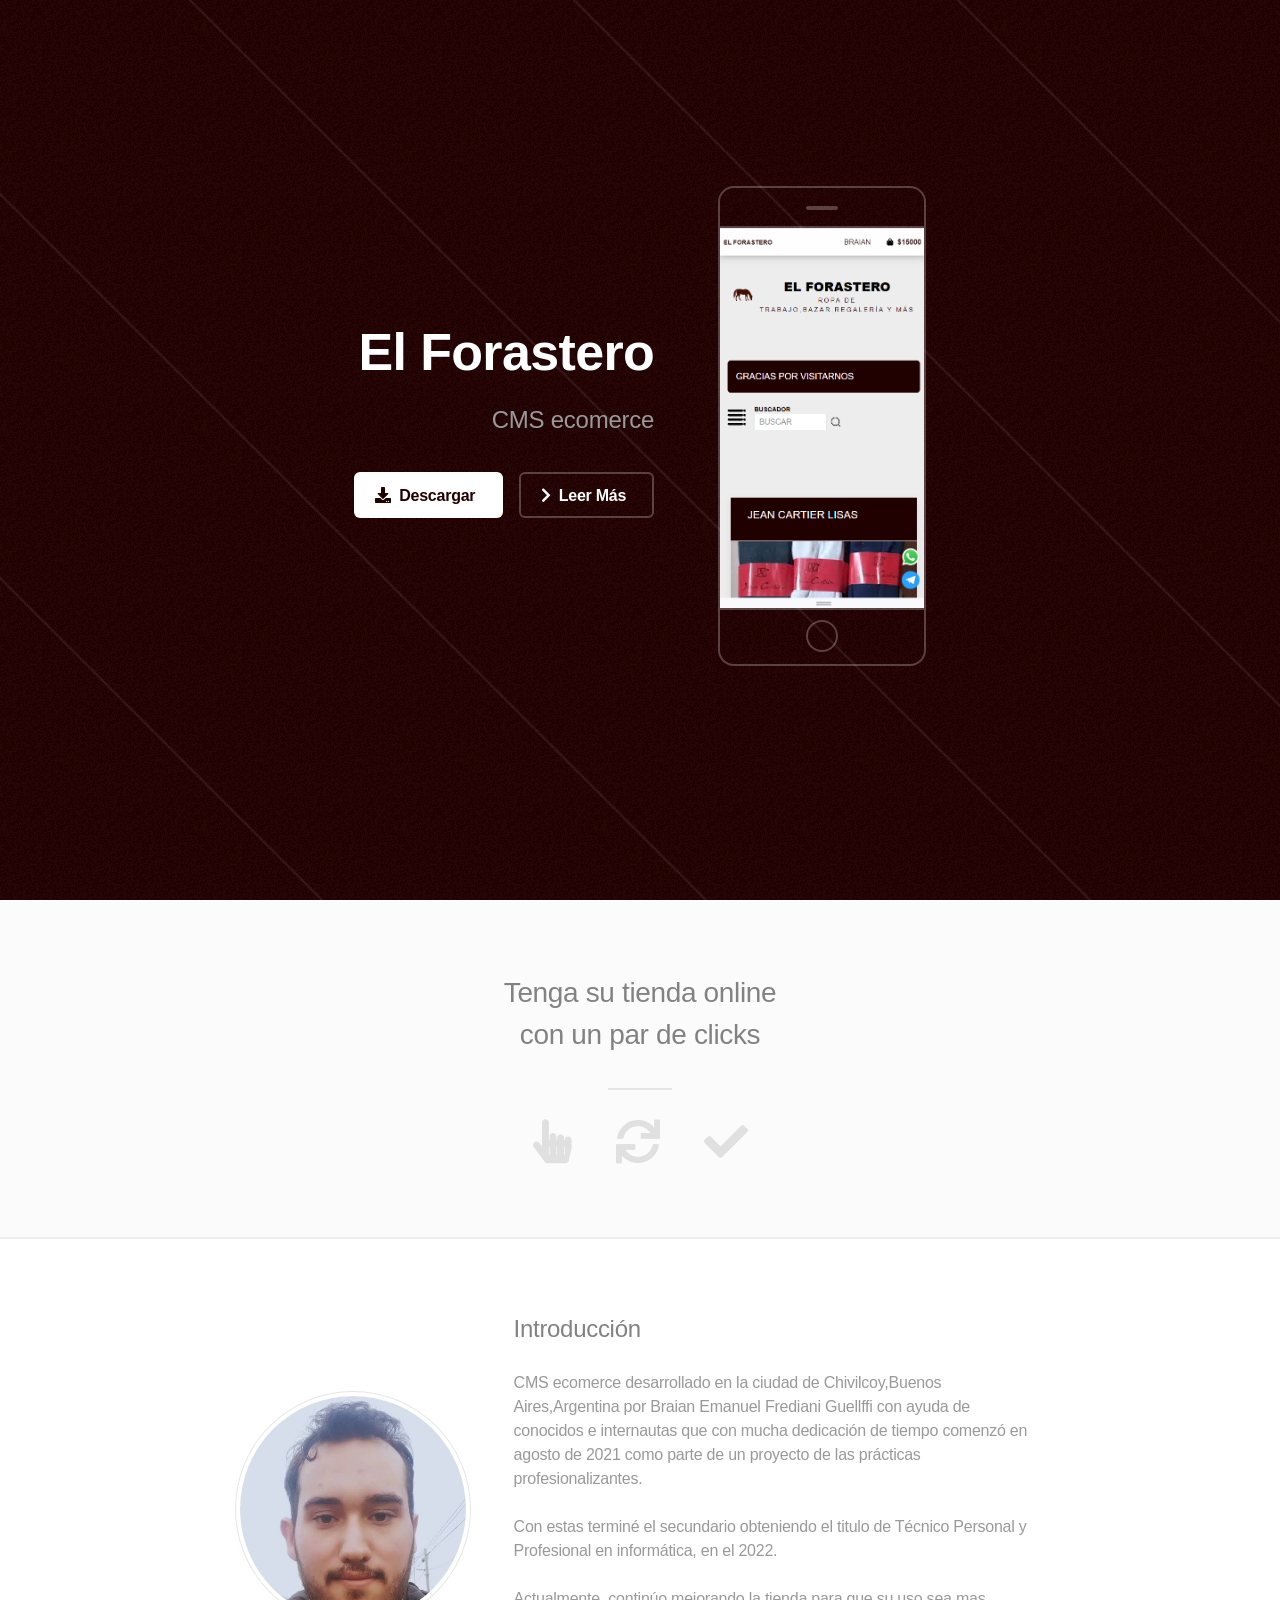
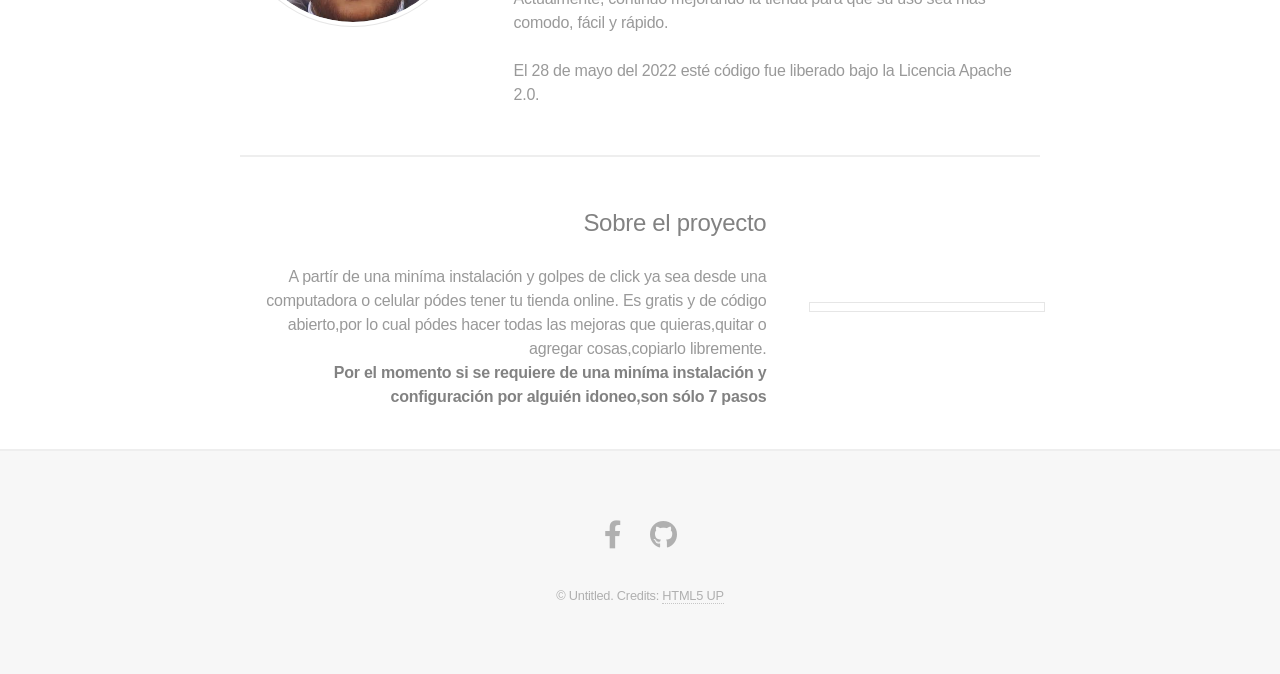
==== commit 48f194a9: "Update index.html" ====
--- a/index.html
+++ b/index.html
@@ -91,452 +91,6 @@
 			<script src="assets/js/main.js"></script>
 
 	</body>
-<!DOCTYPE html>
-<html lang="es">
-<head>
-  <meta charset="UTF-8">
-  <meta name="viewport" content="width=device-width, initial-scale=1.0">
-  <title>Braian Frediani | Desarrollador Front-end</title>
 
-  <!-- Descripción SEO -->
-  <meta name="description" content="Desarrollador web Front-end con experiencia en maquetación responsive, JavaScript y desarrollo de tienda online propia. Actualmente cursando Tecnicatura en Informática de Gestión. Busco oportunidades para crecer como desarrollador full-stack.">
-  <meta name="author" content="Braian Frediani">
-
-  <!-- Open Graph -->
-  <meta property="og:type" content="website">
-  <meta property="og:title" content="Braian Frediani | Desarrollador Front-end">
-  <meta property="og:description" content="Desarrollador web Front-end con experiencia en maquetación responsive, JavaScript y desarrollo de tienda online propia. Actualmente cursando Tecnicatura en Informática de Gestión. Busco oportunidades para crecer como desarrollador full-stack.">
-  <meta property="og:image" content="images/braian.jpeg">
-  <meta property="og:image:alt" content="Foto de Braian Frediani">
-  <meta property="og:locale" content="es_AR">
-
-  <!-- Twitter Card -->
-  <meta name="twitter:card" content="summary">
-  <meta name="twitter:title" content="Braian Frediani | Desarrollador Front-end">
-  <meta name="twitter:description" content="Desarrollador web Front-end con experiencia en maquetación responsive, JavaScript y desarrollo de tienda online propia. Actualmente cursando Tecnicatura en Informática de Gestión. Busco oportunidades para crecer como desarrollador full-stack.">
-  <meta name="twitter:image" content="images/braian.jpeg">
-
-  <link rel="preconnect" href="https://fonts.googleapis.com">
-  <link rel="preconnect" href="https://fonts.gstatic.com" crossorigin>
-  <link href="https://fonts.googleapis.com/css2?family=Source+Sans+3:wght@300;400;600;700&display=swap" rel="stylesheet">
-  <link rel="stylesheet" href="https://cdnjs.cloudflare.com/ajax/libs/font-awesome/6.5.1/css/all.min.css">
-
-  <style>
-    :root {
-      --bg: #f8f9fa;
-      --white: #ffffff;
-      --text: #3d4449;
-      --muted: #7f888f;
-      --accent: #4696e5;
-      --accent-dark: #3a7fc0;
-      --dark: #2e3842;
-      --border: #e6e8eb;
-      --shadow: 0 0.5rem 1.5rem rgba(0,0,0,0.08);
-    }
-
-    * {
-      margin: 0;
-      padding: 0;
-      box-sizing: border-box;
-    }
-
-    html {
-      scroll-behavior: smooth;
-    }
-
-    body {
-      font-family: 'Source Sans 3', system-ui, -apple-system, sans-serif;
-      background: var(--bg);
-      color: var(--text);
-      line-height: 1.65;
-      font-size: 16px;
-    }
-
-    a {
-      color: var(--accent);
-      text-decoration: none;
-      transition: color 0.2s;
-    }
-
-    a:hover {
-      color: var(--accent-dark);
-    }
-
-    /* ========== HEADER (estilo Fractal) ========== */
-    #header {
-      background: linear-gradient(135deg, #2e3842 0%, #3d4a56 100%);
-      color: #fff;
-      padding: 4.5rem 2rem 5rem;
-      position: relative;
-      overflow: hidden;
-    }
-
-    #header .inner {
-      max-width: 1100px;
-      margin: 0 auto;
-      display: grid;
-      grid-template-columns: 1fr 320px;
-      gap: 3rem;
-      align-items: center;
-    }
-
-    #header h1 {
-      font-size: 2.75rem;
-      font-weight: 700;
-      letter-spacing: -0.5px;
-      line-height: 1.15;
-      margin-bottom: 0.5rem;
-    }
-
-    #header h1 a {
-      color: #fff;
-      text-decoration: none;
-    }
-
-    #header .role {
-      font-size: 1.25rem;
-      font-weight: 300;
-      opacity: 0.9;
-      margin-bottom: 1.75rem;
-    }
-
-    #header .actions {
-      list-style: none;
-      display: flex;
-      flex-wrap: wrap;
-      gap: 0.75rem;
-    }
-
-    .button {
-      display: inline-flex;
-      align-items: center;
-      gap: 0.5rem;
-      padding: 0.7rem 1.5rem;
-      border-radius: 4px;
-      font-weight: 600;
-      font-size: 0.95rem;
-      transition: all 0.2s;
-      border: 2px solid transparent;
-      cursor: pointer;
-    }
-
-    .button.primary {
-      background: var(--accent);
-      color: #fff;
-    }
-
-    .button.primary:hover {
-      background: var(--accent-dark);
-      color: #fff;
-    }
-
-    .button.secondary {
-      background: transparent;
-      border-color: rgba(255,255,255,0.4);
-      color: #fff;
-    }
-
-    .button.secondary:hover {
-      border-color: #fff;
-      color: #fff;
-    }
-
-    /* Avatar estilo círculo */
-    .header-avatar {
-      width: 260px;
-      height: 260px;
-      border-radius: 50%;
-      background-image: url('images/braian.jpeg');
-      background-size: cover;
-      background-position: center;
-      border: 6px solid rgba(255,255,255,0.15);
-      box-shadow: 0 1rem 2.5rem rgba(0,0,0,0.3);
-      margin: 0 auto;
-    }
-
-    /* ========== SECCIONES ========== */
-    .wrapper {
-      max-width: 900px;
-      margin: 0 auto;
-      padding: 4rem 1.5rem;
-    }
-
-    .wrapper.special {
-      text-align: center;
-      background: var(--white);
-      box-shadow: var(--shadow);
-      margin-top: -2.5rem;
-      border-radius: 8px;
-      position: relative;
-      z-index: 2;
-      max-width: 960px;
-    }
-
-    .wrapper.special h2 {
-      font-size: 1.75rem;
-      font-weight: 700;
-      color: var(--dark);
-      margin-bottom: 0.5rem;
-    }
-
-    .wrapper.special p.lead {
-      color: var(--muted);
-      max-width: 560px;
-      margin: 0 auto 2rem;
-      font-size: 1.05rem;
-    }
-
-    /* Iconos estilo Fractal */
-    .icons-major {
-      list-style: none;
-      display: flex;
-      justify-content: center;
-      flex-wrap: wrap;
-      gap: 2.5rem;
-      margin-top: 1.5rem;
-    }
-
-    .icons-major li {
-      text-align: center;
-    }
-
-    .icons-major .icon {
-      display: inline-flex;
-      align-items: center;
-      justify-content: center;
-      width: 4.5rem;
-      height: 4.5rem;
-      border-radius: 50%;
-      background: var(--accent);
-      color: #fff;
-      font-size: 1.5rem;
-      margin-bottom: 0.6rem;
-      transition: transform 0.2s;
-    }
-
-    .icons-major li:hover .icon {
-      transform: scale(1.08);
-    }
-
-    .icons-major span.label {
-      display: block;
-      font-size: 0.9rem;
-      font-weight: 600;
-      color: var(--dark);
-    }
-
-    /* Contacto rápido */
-    .contact-bar {
-      display: flex;
-      flex-wrap: wrap;
-      justify-content: center;
-      gap: 1.5rem 2.5rem;
-      margin-top: 2rem;
-      font-size: 0.95rem;
-      color: var(--muted);
-    }
-
-    .contact-bar a {
-      display: inline-flex;
-      align-items: center;
-      gap: 0.45rem;
-      color: var(--text);
-    }
-
-    .contact-bar a:hover {
-      color: var(--accent);
-    }
-
-    .contact-bar i {
-      color: var(--accent);
-    }
-
-    /* ========== SPOTLIGHTS ========== */
-    .spotlight {
-      display: grid;
-      grid-template-columns: 1fr;
-      gap: 2rem;
-      padding: 2.5rem 0;
-      border-bottom: 1px solid var(--border);
-    }
-
-    .spotlight:last-child {
-      border-bottom: none;
-    }
-
-    .spotlight h3 {
-      font-size: 1.35rem;
-      font-weight: 700;
-      color: var(--dark);
-      margin-bottom: 0.25rem;
-    }
-
-    .spotlight .meta {
-      font-size: 0.9rem;
-      color: var(--accent);
-      font-weight: 600;
-      margin-bottom: 0.75rem;
-    }
-
-    .spotlight .company {
-      font-style: italic;
-      color: var(--muted);
-      margin-bottom: 0.75rem;
-    }
-
-    .spotlight ul {
-      list-style: none;
-      padding-left: 0;
-    }
-
-    .spotlight ul li {
-      position: relative;
-      padding-left: 1.15rem;
-      margin-bottom: 0.4rem;
-      color: var(--muted);
-    }
-
-    .spotlight ul li::before {
-      content: "–";
-      position: absolute;
-      left: 0;
-      color: var(--accent);
-    }
-
-    .badge {
-      display: inline-block;
-      background: #e8f2fc;
-      color: var(--accent);
-      font-size: 0.75rem;
-      font-weight: 600;
-      padding: 0.15rem 0.55rem;
-      border-radius: 999px;
-      margin-left: 0.4rem;
-      vertical-align: middle;
-    }
-
-    /* Skills grid */
-    .skills-grid {
-      display: grid;
-      grid-template-columns: repeat(auto-fit, minmax(220px, 1fr));
-      gap: 1.5rem;
-      margin-top: 1.5rem;
-    }
-
-    .skill-card {
-      background: var(--white);
-      border-radius: 8px;
-      padding: 1.5rem;
-      box-shadow: var(--shadow);
-      border-top: 3px solid var(--accent);
-    }
-
-    .skill-card h4 {
-      font-size: 1rem;
-      font-weight: 700;
-      margin-bottom: 0.75rem;
-      color: var(--dark);
-      display: flex;
-      align-items: center;
-      gap: 0.5rem;
-    }
-
-    .skill-card h4 i {
-      color: var(--accent);
-    }
-
-    .skill-card ul {
-      list-style: none;
-      font-size: 0.9rem;
-      color: var(--muted);
-    }
-
-    .skill-card ul li {
-      margin-bottom: 0.3rem;
-    }
-
-    /* ========== FOOTER ========== */
-    #footer {
-      background: var(--dark);
-      color: rgba(255,255,255,0.7);
-      text-align: center;
-      padding: 3rem 1.5rem;
-    }
-
-    #footer .icons {
-      list-style: none;
-      display: flex;
-      justify-content: center;
-      gap: 1.25rem;
-      margin-bottom: 1.25rem;
-    }
-
-    #footer .icons a {
-      display: inline-flex;
-      align-items: center;
-      justify-content: center;
-      width: 2.75rem;
-      height: 2.75rem;
-      border-radius: 50%;
-      background: rgba(255,255,255,0.08);
-      color: #fff;
-      font-size: 1.1rem;
-      transition: background 0.2s;
-    }
-
-    #footer .icons a:hover {
-      background: var(--accent);
-      color: #fff;
-    }
-
-    #footer .copyright {
-      font-size: 0.85rem;
-    }
-
-    #footer .copyright a {
-      color: rgba(255,255,255,0.9);
-    }
-
-    /* ========== RESPONSIVE ========== */
-    @media (max-width: 900px) {
-      #header .inner {
-        grid-template-columns: 1fr;
-        text-align: center;
-      }
-
-      .header-avatar {
-        width: 200px;
-        height: 200px;
-        order: -1;
-      }
-
-      #header .actions {
-        justify-content: center;
-      }
-
-      #header h1 {
-        font-size: 2.2rem;
-      }
-    }
-
-    @media (max-width: 480px) {
-      #header {
-        padding: 3rem 1.25rem 4rem;
-      }
-
-      #header h1 {
-        font-size: 1.85rem;
-      }
-
-      .wrapper.special {
-        margin-top: -1.5rem;
-        padding: 2.5rem 1.25rem;
-      }
-
-      .icons-major {
-        gap: 1.5rem;
-      }
-    }
-  </style>
 </head>
 <body>
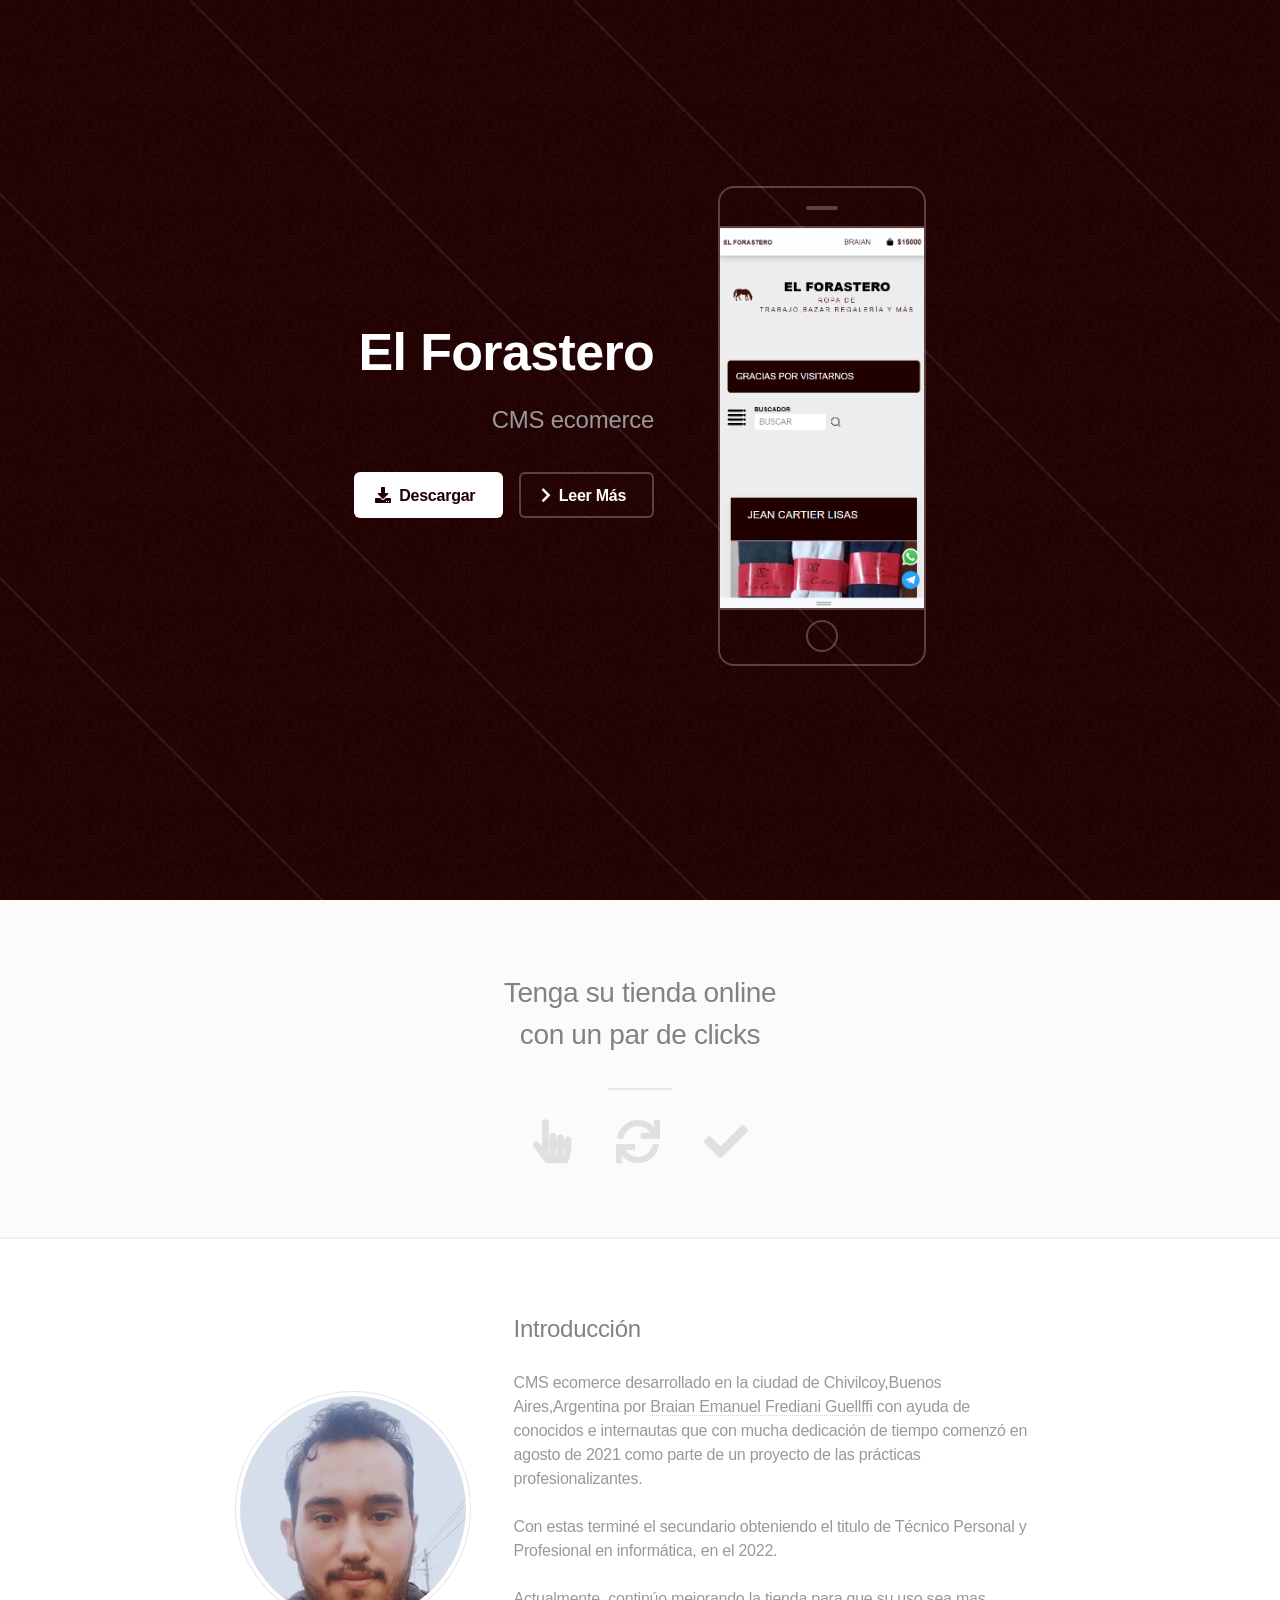
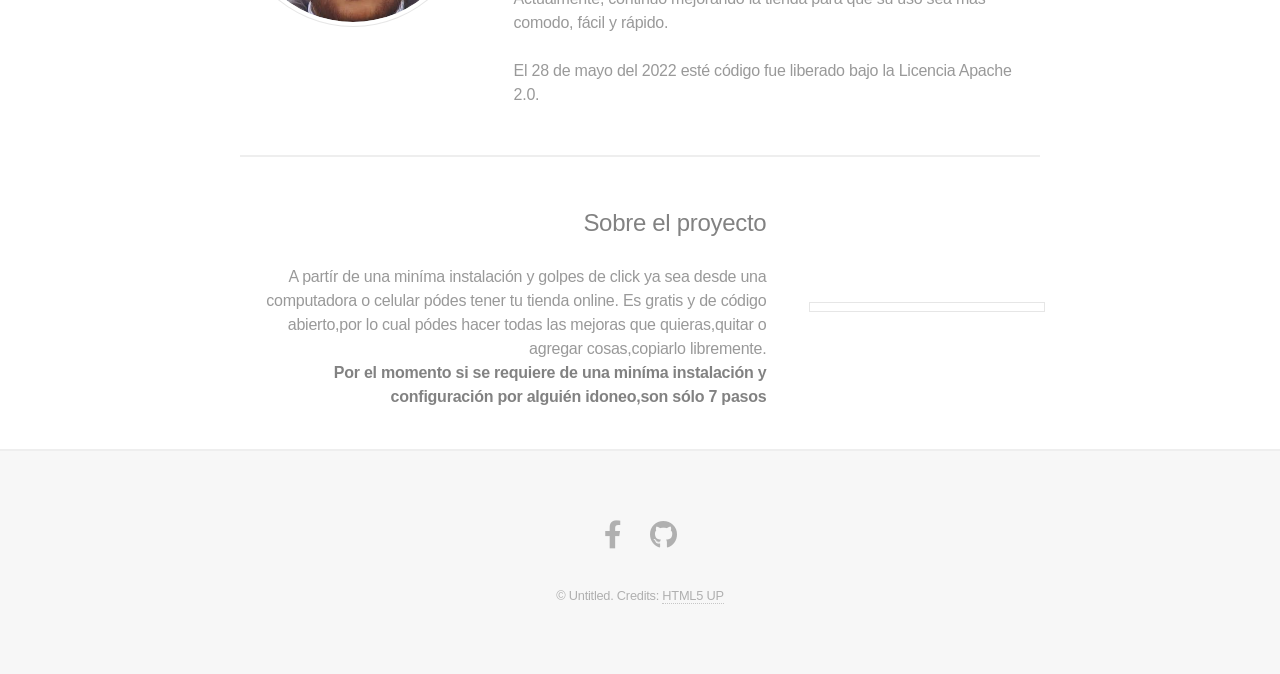
==== commit ce6c2de9: "Update index.html" ====
--- a/index.html
+++ b/index.html
@@ -53,7 +53,8 @@
 						<div class="image"><img src="images/braian.jpeg" alt="presentacion" /></div>
 						<div class="content">
 							<h3>Introducción</h3>
-							<p>CMS ecomerce desarrollado en la ciudad de Chivilcoy,Buenos Aires,Argentina por Braian Emanuel Frediani Guellffi con ayuda de conocidos e internautas que con mucha dedicación de tiempo
+							<p>CMS ecomerce desarrollado en la ciudad de Chivilcoy,Buenos Aires,Argentina por 
+								<a href="https://braianfg.github.io/elforasterocms/braian/" target="_Blank">Braian Emanuel Frediani Guellffi</a> con ayuda de conocidos e internautas que con mucha dedicación de tiempo
 								 comenzó en agosto de 2021 como parte de un proyecto de las prácticas profesionalizantes. <br> <br> Con estas terminé el secundario obteniendo el titulo de Técnico Personal y Profesional en informática, en el 2022. 
 								<br><br>Actualmente, continúo mejorando la tienda para que su uso sea mas comodo, fácil y rápido. <br><br>El 28 de mayo del 2022 esté código fue liberado bajo la Licencia Apache 2.0.</p>
 						</div>
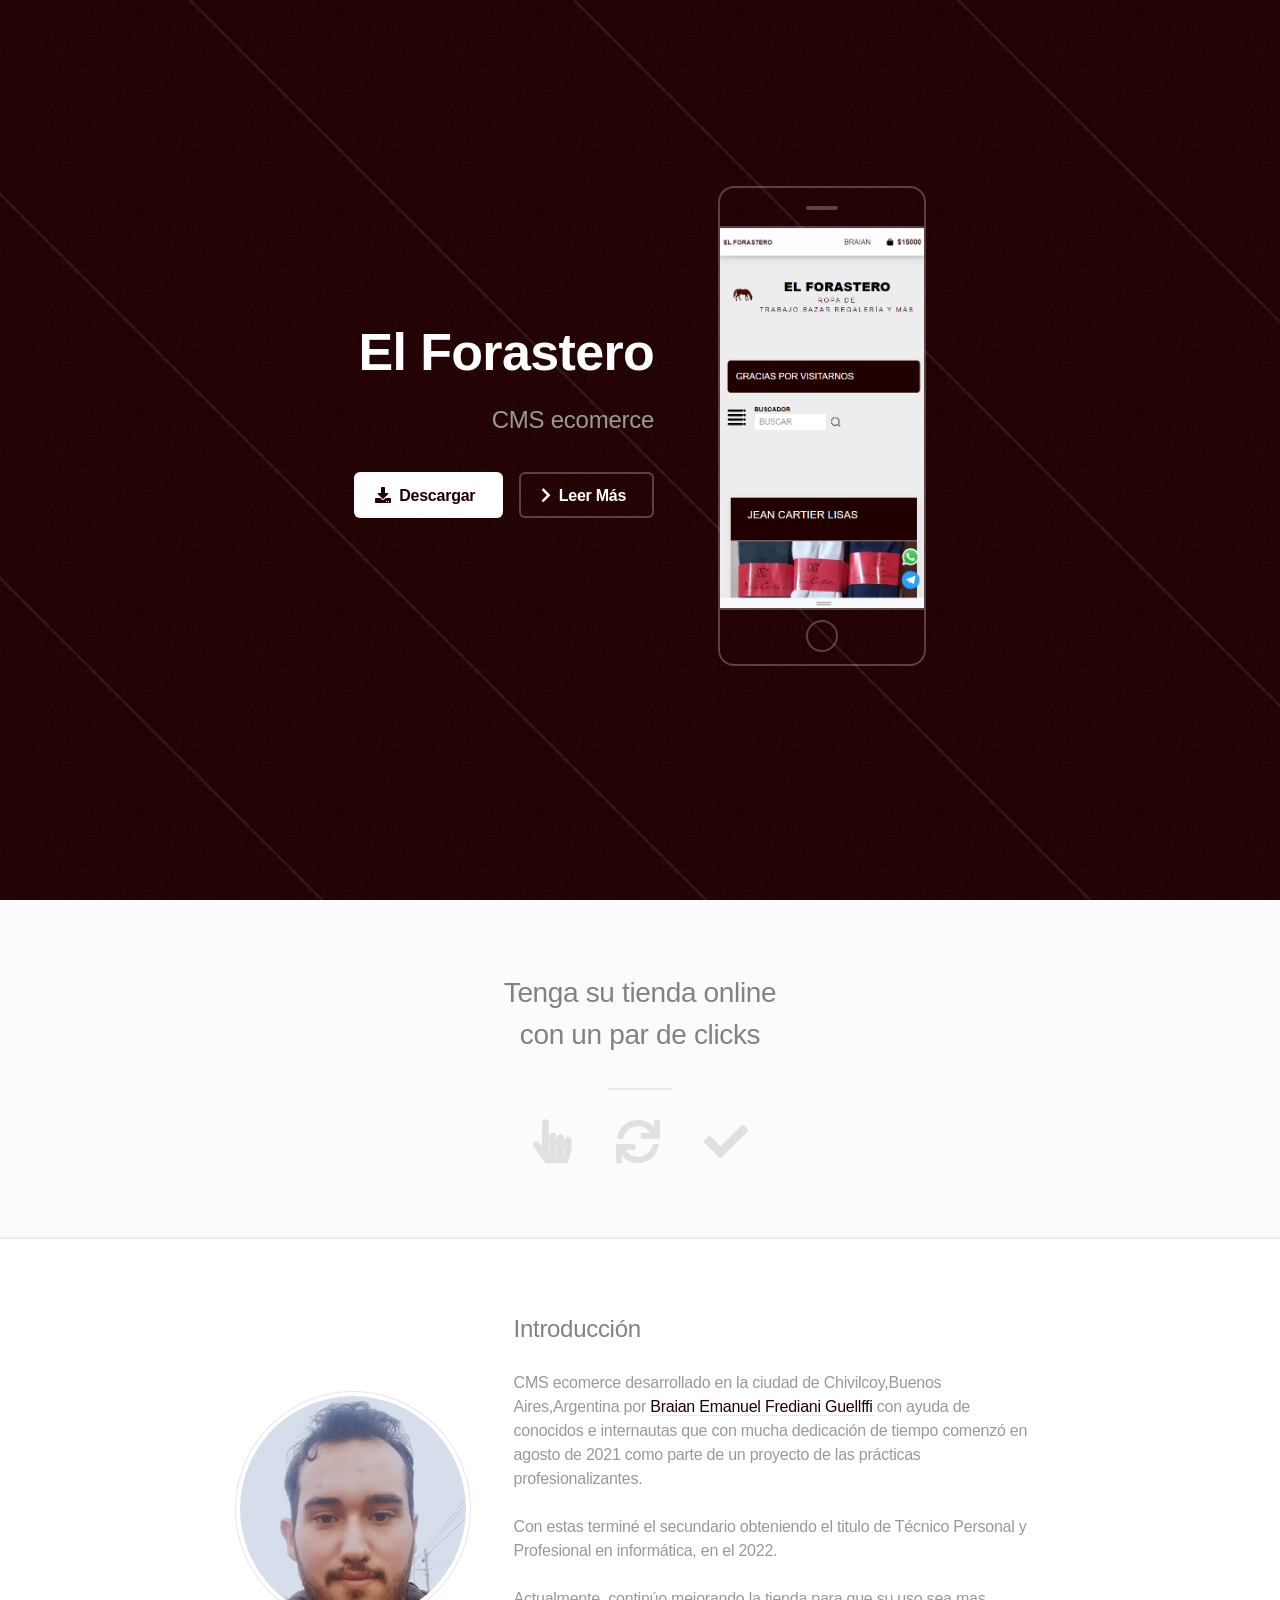
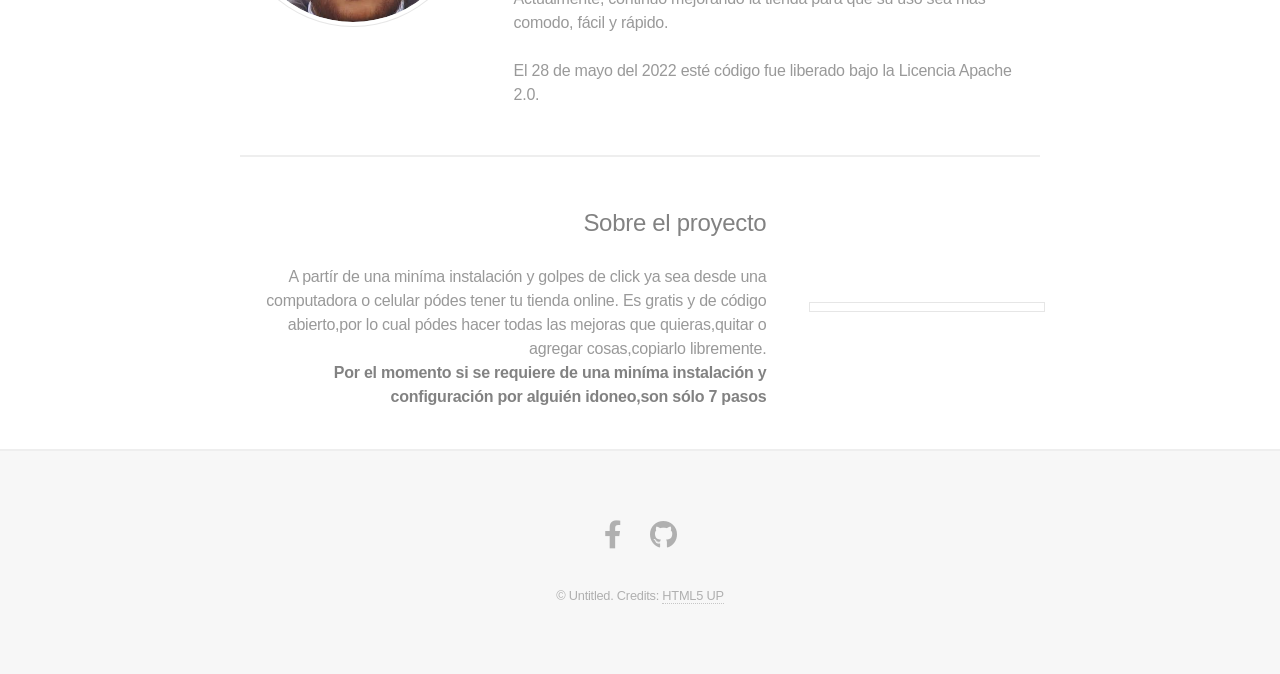
==== commit 98c0254c: "Update index.html" ====
--- a/index.html
+++ b/index.html
@@ -54,7 +54,7 @@
 						<div class="content">
 							<h3>Introducción</h3>
 							<p>CMS ecomerce desarrollado en la ciudad de Chivilcoy,Buenos Aires,Argentina por 
-								<a href="https://braianfg.github.io/elforasterocms/braian/" target="_Blank">Braian Emanuel Frediani Guellffi</a> con ayuda de conocidos e internautas que con mucha dedicación de tiempo
+								<a href="https://braianfg.github.io/elforasterocms/braian/" target="_Blank" style="color:#210000">Braian Emanuel Frediani Guellffi</a> con ayuda de conocidos e internautas que con mucha dedicación de tiempo
 								 comenzó en agosto de 2021 como parte de un proyecto de las prácticas profesionalizantes. <br> <br> Con estas terminé el secundario obteniendo el titulo de Técnico Personal y Profesional en informática, en el 2022. 
 								<br><br>Actualmente, continúo mejorando la tienda para que su uso sea mas comodo, fácil y rápido. <br><br>El 28 de mayo del 2022 esté código fue liberado bajo la Licencia Apache 2.0.</p>
 						</div>
